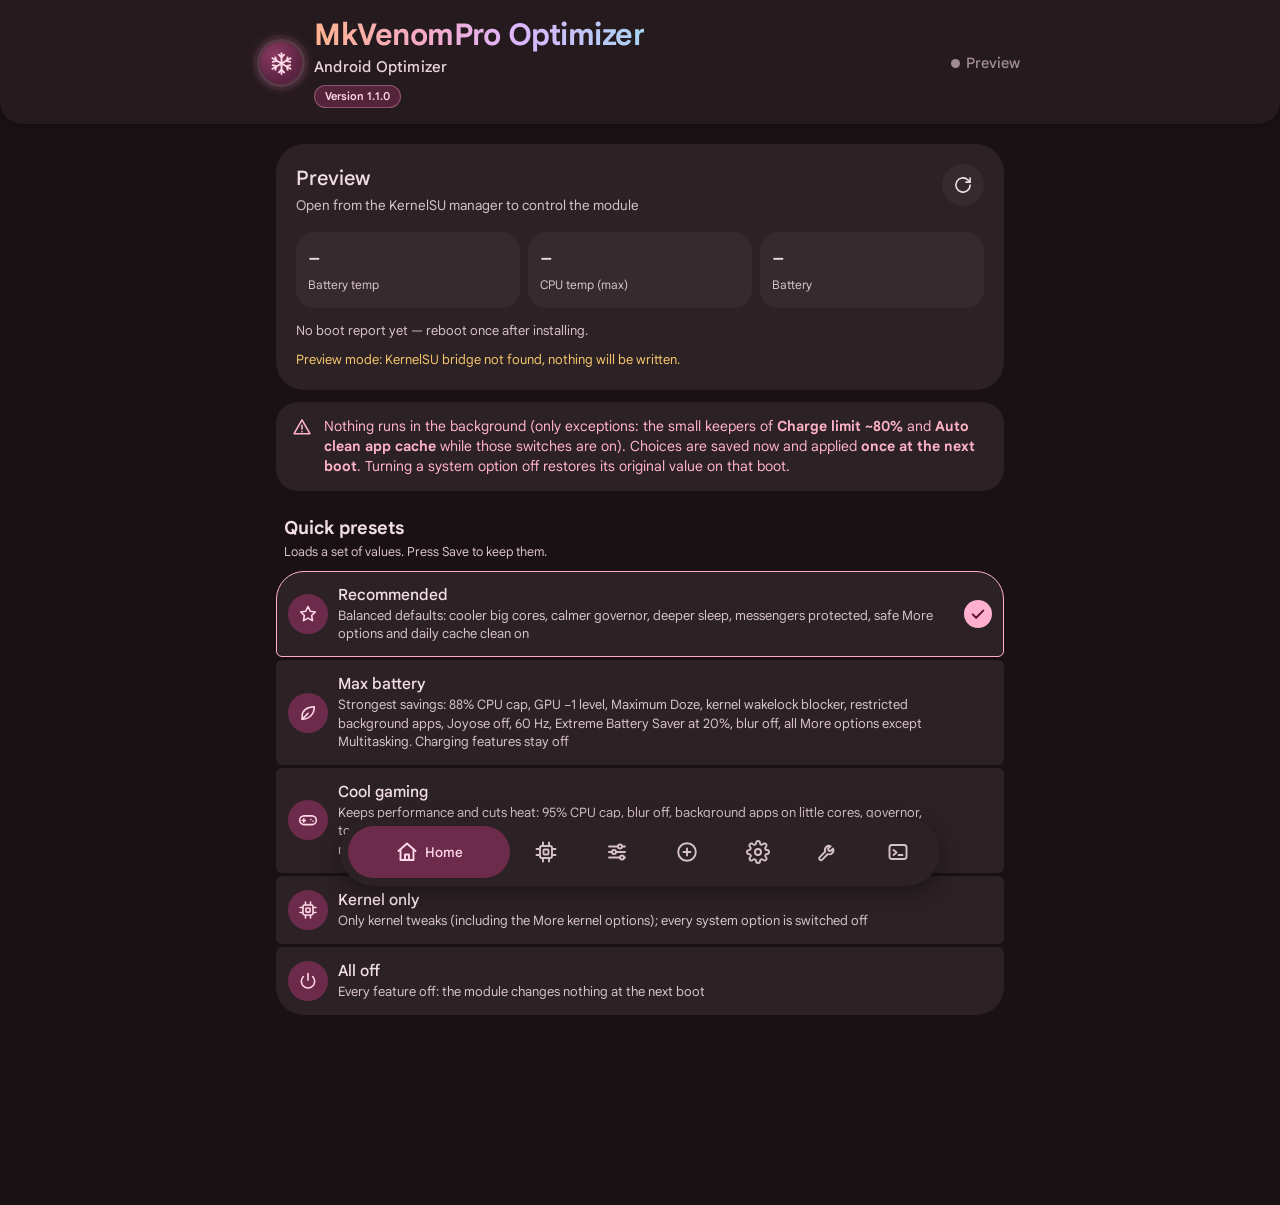
==== app/src/main/assets/web/index.html @ cc0c6dd6 "MkVenomPro Android Optimizer v1.1.0" ====
<!DOCTYPE html>
<html lang="en">
<head>
<meta charset="utf-8">
<meta name="viewport" content="width=device-width, initial-scale=1, viewport-fit=cover">
<title>MkVenomPro Optimizer</title>
<style>
@font-face{font-family:'Google Sans';src:url([data-uri]) format('woff2');font-weight:400 700;font-style:normal;font-display:swap}
:root{
  --bg:#1a1114; --bar:#251a1e; --surf:#2c2125; --surf2:#352a2e; --surf3:#41353a;
  --on:#f1dee4; --on2:#d6c2c9; --dim:#a08d94; --outline:#9e8b92; --line:#4a3b41;
  --pri:#ffb0cf; --onpri:#5c1134; --pricont:#6d2b4b; --onpricont:#ffd9e6;
  --ok:#8fd6a4; --okc:#1e4a2c; --warn:#f3c56b; --warnc:#4f3a10; --bad:#ffb4ab; --badc:#5e1a17;
  --info:#b7c8ff; --infoc:#2a3a6b; --cool:#9ad8e6; --hot:#ffb68f;
  --r-xl:28px; --r-sm:6px;
}
*{box-sizing:border-box;-webkit-tap-highlight-color:transparent}
html{-webkit-text-size-adjust:100%;text-size-adjust:100%}
html,body{margin:0;background:var(--bg);color:var(--on);
  font:16px/1.45 'Google Sans','Google Sans Text',Roboto,system-ui,sans-serif;-webkit-font-smoothing:antialiased}
body{padding-bottom:190px}
button,select,input,textarea{font-family:inherit}
svg{display:block}

/* ---------- top app bar ---------- */
.topbar{position:sticky;top:0;z-index:10;background:var(--bar);padding:calc(18px + env(safe-area-inset-top)) 22px 16px;
  border-bottom-left-radius:22px;border-bottom-right-radius:22px;box-shadow:0 2px 10px rgba(0,0,0,.25)}
.tb{max-width:760px;margin:0 auto;display:flex;align-items:center;gap:12px}
.tb h1{margin:0;display:inline-block;font-size:30px;font-weight:700;letter-spacing:-.5px;line-height:1.15;padding-bottom:2px;color:#f6b79a;background:linear-gradient(90deg,#ffb48f 0%,#f6a9c4 32%,#dcb6ff 62%,#a9d3f2 100%);-webkit-background-clip:text;background-clip:text;-webkit-text-fill-color:transparent}
.tb .by{font-size:15px;font-weight:500;color:#e9d3db;margin-top:2px;letter-spacing:.2px}
.hchips{display:flex;flex-wrap:wrap;gap:5px;margin-top:7px}
.hchip{font-size:11px;font-weight:600;line-height:1;padding:5px 10px;border-radius:999px;color:#ffd9e6;background:rgba(109,43,75,.65);border:1px solid rgba(255,176,207,.35);white-space:nowrap}
.tb .grow{flex:1;min-width:0}
.tb .logo{width:42px;height:42px;border-radius:50%;flex:none;display:grid;place-items:center;background:radial-gradient(circle at 35% 30%,#8a3a62,#5a2340 70%);box-shadow:0 0 0 3px rgba(255,176,207,.10),0 0 0 7px rgba(255,176,207,.05),0 0 16px rgba(255,140,190,.30)}
.tb .logo svg{width:25px;height:25px;fill:none;stroke:#ffd9e6;stroke-width:1.8;stroke-linecap:round;stroke-linejoin:round}
.state{display:flex;align-items:center;gap:6px;font-size:14.5px;font-weight:500;white-space:nowrap}
.state i{width:9px;height:9px;border-radius:50%;background:currentColor;display:inline-block}
.state.ok{color:var(--ok)} .state.warn{color:var(--warn)} .state.idle{color:var(--dim)} .state.bad{color:var(--bad)}

main{max-width:760px;margin:0 auto;padding:6px 16px 0}
.page{display:none} .page.active{display:block;animation:fade .18s ease}
@keyframes fade{from{opacity:.4;transform:translateY(6px)}to{opacity:1;transform:none}}

/* ---------- section headers ---------- */
.sh{font-size:18px;font-weight:700;margin:24px 8px 2px;color:var(--on)}
.ssub{margin:0 8px 10px;font-size:12.5px;color:var(--on2)}

/* ---------- grouped list (Material You) ---------- */
.group{display:flex;flex-direction:column;gap:3px}
.group>*{background:var(--surf);border-radius:var(--r-sm)}
.group>*:first-child{border-top-left-radius:var(--r-xl);border-top-right-radius:var(--r-xl)}
.group>*:last-child{border-bottom-left-radius:var(--r-xl);border-bottom-right-radius:var(--r-xl)}
.group>*:only-child{border-radius:var(--r-xl)}

.item .row{display:flex;align-items:center;gap:10px;padding:14px 12px 14px 12px;min-height:64px}
.ic{width:40px;height:40px;border-radius:50%;background:var(--pricont);color:var(--onpricont);display:grid;place-items:center;flex:none}
.ic svg{width:20px;height:20px}
.txt{flex:1;min-width:0;cursor:pointer}
.ttl{font-size:15.5px;font-weight:500;line-height:1.3}
.desc{font-size:13px;color:var(--on2);margin-top:2px;line-height:1.4}
/* collapsed feature: 2-line summary; the full text appears when the item is opened */
.item[id^="it-"]:not(.open) .desc{display:-webkit-box;-webkit-line-clamp:2;-webkit-box-orient:vertical;overflow:hidden}
.meta{display:flex;flex-wrap:wrap;gap:4px;margin-top:5px}
.tag{font-size:9.5px;font-weight:700;letter-spacing:.3px;padding:1px 6px;border-radius:7px;border:1px solid transparent}
.t-kernel{color:var(--hot);border-color:rgba(255,182,143,.4)}
.t-rom{color:var(--cool);border-color:rgba(154,216,230,.4)}
.t-only{color:#ffd27a;border-color:rgba(255,210,122,.4)}
.t-safe{color:var(--ok);border-color:rgba(143,214,164,.4)}
.t-moderate{color:var(--warn);border-color:rgba(243,197,107,.45)}
.t-exp{color:var(--bad);border-color:rgba(255,180,171,.45)}
.st{font-size:10.5px;font-weight:500;padding:1px 7px;border-radius:7px;background:var(--surf3);color:var(--on2)}
.st.applied{background:var(--okc);color:var(--ok)}
.st.partial{background:var(--warnc);color:var(--warn)}
.st.failed{background:var(--badc);color:var(--bad)}
.st.pending{background:var(--infoc);color:var(--info)}
.chev{background:none;border:0;color:var(--on2);padding:4px 0;cursor:pointer;flex:none}
.chev svg{width:20px;height:20px;transition:transform .18s}
.item.open .chev svg{transform:rotate(90deg)}
.txt{position:relative}
.txt .meta:has(.mini){padding-right:20px}
.chev.mini{position:absolute;right:-2px;bottom:1px;padding:0;display:inline-flex;opacity:.8}
.chev.mini svg{width:18px;height:18px}
.vdiv{width:1px;align-self:stretch;margin:10px 0;background:var(--line);flex:none}
.ctl{flex:none;display:flex;align-items:center}

/* switch with check / cross like Material 3 */
.sw{position:relative;display:inline-block;width:52px;height:32px;flex:none;cursor:pointer}
.sw input{position:absolute;opacity:0;width:0;height:0}
.sw .track{position:absolute;inset:0;border-radius:16px;border:2px solid var(--outline);background:var(--surf2);transition:.18s}
.sw .thumb{position:absolute;top:3px;left:3px;width:22px;height:22px;border-radius:50%;background:var(--outline);display:grid;place-items:center;transition:.18s}
.sw .thumb svg{width:14px;height:14px;fill:none;stroke-width:2.6;stroke-linecap:round;stroke-linejoin:round}
.sw .thumb .on{display:none;stroke:var(--pri)} .sw .thumb .off{stroke:var(--surf2)}
.sw input:checked+.track{background:var(--pri);border-color:var(--pri)}
.sw input:checked+.track .thumb{left:22px;width:24px;height:24px;top:2px;background:var(--onpri)}
.sw input:checked+.track .thumb .on{display:block} .sw input:checked+.track .thumb .off{display:none}
.sw input:disabled+.track{opacity:.4}

/* select pill */
.pill{position:relative}
.pill select{appearance:none;-webkit-appearance:none;background:var(--surf3);color:var(--on);border:0;border-radius:18px;
  padding:9px 30px 9px 14px;font-size:14px;font-weight:500;max-width:150px;text-overflow:ellipsis}
.pill:after{content:"";position:absolute;right:12px;top:50%;width:7px;height:7px;border-right:2px solid var(--on2);
  border-bottom:2px solid var(--on2);transform:translateY(-70%) rotate(45deg);pointer-events:none}

/* expanded area */
.more{padding:0 14px 16px 62px}
.stdet{font-size:12.5px;color:var(--on2);background:var(--surf2);border-radius:12px;padding:8px 12px;margin-bottom:10px;word-break:break-word;white-space:pre-line}
.stdet:empty{display:none}
.sub-row{display:flex;gap:12px;align-items:center;justify-content:space-between;margin-top:10px;flex-wrap:wrap}
.sub-row label{font-size:12.5px;color:var(--on2);flex:1;min-width:150px}
.sub-row.inl{padding:0 14px 14px 62px;margin-top:-4px}
.sub-row label.sw{flex:none;min-width:0}
.num{display:flex;align-items:center;gap:6px}
.num input{width:104px;background:transparent;color:var(--on);border:1.5px solid var(--outline);border-radius:12px;
  padding:9px 10px;font-size:15px;text-align:right}
.num input:focus,textarea:focus,.pill select:focus{outline:2px solid var(--pri);outline-offset:1px}
.num span{font-size:13px;color:var(--on2);min-width:26px}
.sub-row .pill select{max-width:220px}
.selrow{padding:0 14px 14px 62px;margin-top:-4px}
.pill.wide{display:inline-block;max-width:100%}
.pill.wide select{max-width:100%;min-width:170px;padding:9px 34px 9px 14px;font-size:14px}
textarea{width:100%;margin-top:10px;background:transparent;color:var(--on);border:1.5px solid var(--outline);border-radius:14px;
  padding:10px 12px;font:13px/1.45 ui-monospace,monospace;min-height:80px;resize:vertical}
textarea:disabled{opacity:.45}
.hint{font-size:12.5px;color:var(--dim)}
.linkbtn{background:var(--pricont);color:var(--onpricont);border:0;border-radius:18px;padding:8px 14px;font-size:13.5px;font-weight:500;cursor:pointer}
.linkbtn:disabled{opacity:.45}
.xh{font-size:12px;font-weight:700;letter-spacing:.6px;text-transform:uppercase;color:var(--dim);margin:14px 0 6px}
.xlist{margin:0;padding:10px 12px 10px 28px;background:var(--surf2);border-radius:14px;font:12px/1.55 ui-monospace,monospace;color:var(--on2)}
.xlist li{margin:2px 0;word-break:break-word}

/* ---------- home ---------- */
.hero{background:var(--surf);border-radius:var(--r-xl);padding:20px;margin-top:14px}
.dev{font-size:20px;font-weight:500}
.devsub{font-size:13.5px;color:var(--on2);margin-top:3px;word-break:break-word}
.stats{display:grid;grid-template-columns:repeat(3,1fr);gap:8px;margin-top:16px}
.stat{background:var(--surf2);border-radius:18px;padding:12px}
.stat b{display:block;font-size:20px;font-weight:500}
.stat span{font-size:12px;color:var(--on2)}
.summary{display:flex;flex-wrap:wrap;gap:6px;align-items:center;margin-top:14px}
.summary .lbl{font-size:13px;color:var(--on2);margin-right:2px}
.iconbtn{background:var(--surf2);border:0;color:var(--on);width:42px;height:42px;border-radius:50%;display:grid;place-items:center;cursor:pointer;flex:none}
.iconbtn svg{width:20px;height:20px}
.notice{display:flex;gap:12px;margin-top:12px;padding:14px 16px;border-radius:22px;background:var(--surf);color:#ffb3c8;font-size:14px}
.notice svg{width:20px;height:20px;flex:none;margin-top:1px}
.demo{color:var(--warn);font-size:13px;margin-top:10px}
.press{cursor:pointer}
.press:active{filter:brightness(1.15)}
.pchk{width:28px;height:28px;border-radius:50%;flex:none;display:grid;place-items:center;background:var(--pri);visibility:hidden;transform:scale(.6);opacity:0;transition:transform .18s,opacity .18s}
.pchk svg{width:18px;height:18px;fill:none;stroke:var(--onpri);stroke-width:2.6;stroke-linecap:round;stroke-linejoin:round}
.item.sel .pchk{visibility:visible;transform:none;opacity:1}
.item.sel{outline:1.5px solid var(--pri);outline-offset:-1.5px}

/* ---------- action bar + bottom navigation ---------- */
.abar{position:fixed;left:12px;right:12px;bottom:calc(98px + env(safe-area-inset-bottom));z-index:20;max-width:736px;margin:0 auto;
  background:var(--surf3);border-radius:22px;padding:10px 10px 10px 18px;display:flex;align-items:center;gap:8px;
  box-shadow:0 6px 20px rgba(0,0,0,.4)}
.abar[hidden]{display:none}
.dirty{flex:1;font-size:14px;color:var(--warn);min-width:0}
.btn{border:0;border-radius:20px;padding:11px 16px;font-size:14.5px;font-weight:500;cursor:pointer;white-space:nowrap}
.btn.tonal{background:var(--surf2);color:var(--on)}
.btn.fill{background:var(--pri);color:var(--onpri)}
.btn:disabled{opacity:.45}
.nav{position:fixed;left:0;right:0;bottom:0;z-index:19;padding:0 16px calc(14px + env(safe-area-inset-bottom));pointer-events:none}
.navin{pointer-events:auto;max-width:600px;margin:0 auto;background:var(--surf);border-radius:36px;padding:10px;display:flex;
  justify-content:space-between;gap:6px;box-shadow:0 6px 20px rgba(0,0,0,.35)}
.tab{flex:1;border:0;background:none;color:var(--on2);height:56px;border-radius:28px;display:flex;align-items:center;justify-content:center;gap:10px;cursor:pointer;transition:.18s}
.tab svg{width:26px;height:26px}
.tab span{display:none;font-size:16px;font-weight:500}
.tab.active{flex:2.2;background:var(--pricont);color:var(--onpricont)}
.tab.active span{display:inline}


.navin{padding:8px;gap:3px}
.tab{min-width:0;height:52px;border-radius:26px;gap:6px}
.tab svg{width:24px;height:24px;flex:none}
.tab span{font-size:13.5px}
.tab.active{flex:2.7}

/* ---------- snackbar + dialogs ---------- */
.snack{position:fixed;left:50%;bottom:calc(170px + env(safe-area-inset-bottom));transform:translateX(-50%) translateY(16px);opacity:0;
  background:var(--on);color:#2c1d22;padding:12px 18px;border-radius:14px;font-size:14px;transition:.2s;
  max-width:calc(100% - 32px);pointer-events:none;z-index:40}
.snack.show{opacity:1;transform:translateX(-50%) translateY(0)}
.modal{position:fixed;inset:0;background:rgba(0,0,0,.55);display:none;align-items:center;justify-content:center;padding:16px;z-index:30}
.modal.show{display:flex}
.dlg{background:var(--surf2);border-radius:28px;width:100%;max-width:560px;max-height:84vh;display:flex;flex-direction:column}
.dlg h3{margin:0;padding:22px 24px 8px;font-size:22px;font-weight:400}
.dlg .body{padding:4px 24px 12px;overflow:auto;color:var(--on2);font-size:14.5px}
.dlg pre{margin:0;white-space:pre-wrap;word-break:break-word;font:12px/1.5 ui-monospace,monospace;color:var(--on)}
.dlg .acts{display:flex;justify-content:flex-end;gap:8px;padding:10px 18px 18px}
.pk-search{width:100%;background:var(--surf3);color:var(--on);border:0;border-radius:24px;padding:12px 16px;font-size:15px;margin-bottom:8px}
.pk-list{overflow:auto;max-height:52vh;margin:0 -8px}
.pk{display:flex;align-items:center;gap:12px;padding:9px 8px;border-radius:14px;cursor:pointer}
.pk:active{background:var(--surf3)}
.pk img,.pk .ph{width:38px;height:38px;border-radius:12px;flex:none;background:var(--surf3)}
.pk .nm{flex:1;min-width:0}
.pk .nm b{display:block;font-weight:500;font-size:15px;color:var(--on);white-space:nowrap;overflow:hidden;text-overflow:ellipsis}
.pk .nm small{display:block;font-size:12px;color:var(--dim);white-space:nowrap;overflow:hidden;text-overflow:ellipsis}
.pk input{width:20px;height:20px;accent-color:var(--pri);flex:none}
.pk-count{font-size:12.5px;color:var(--on2);margin:4px 4px 8px}
.chev2{flex:none;color:var(--on2);margin-left:4px}
.bk{display:flex;align-items:center;gap:10px;padding:12px;border-radius:18px;background:var(--surf3);margin-bottom:6px}
.bk .nm{flex:1;min-width:0}
.bk .nm b{display:block;font-weight:500;color:var(--on);font-size:15px}
.bk .nm small{display:block;font-size:12px;color:var(--dim);word-break:break-all}
.bk .btn{padding:8px 12px;font-size:13px}
.abanner{display:block;width:calc(100% + 40px);max-width:none;margin:-18px -20px 16px;aspect-ratio:5/2;object-fit:cover}
.about{overflow:hidden}
.about{padding:18px 20px}
.about b{font-size:17px;font-weight:500}
.about p{margin:4px 0 0;font-size:13.5px;color:var(--on2)}
.ccard{background:var(--surf);border-radius:var(--r-xl);padding:18px 18px 14px}
.ccard .cbig{font-size:30px;font-weight:700;line-height:1.1;color:var(--on)}
.ccard .clbl{font-size:13px;color:var(--on2);margin-top:2px}
.ccard table{width:100%;border-collapse:collapse;margin-top:12px;font-size:13.5px}
.ccard td{padding:7px 0;border-top:1px solid var(--line);color:var(--on2)}
.ccard td+td{text-align:right;color:var(--on);font-weight:500}
.ccard .btn{margin-top:12px;width:100%}
</style>
</head>
<body>

<header class="topbar"><div class="tb">
  <div class="logo" aria-hidden="true"><svg viewBox="0 0 24 24"><path d="M12 2v20M3.3 7l17.4 10M20.7 7L3.3 17"/><path d="M9.5 3.5L12 6l2.5-2.5M9.5 20.5L12 18l2.5 2.5"/><path d="M3.6 10.4l3.4-.9-.9-3.4M20.4 13.6l-3.4.9.9 3.4"/><path d="M6.1 17.9l.9-3.4-3.4-.9M17.9 6.1l-.9 3.4 3.4.9"/></svg></div>
  <div class="grow">
    <h1>MkVenomPro Optimizer</h1>
    <div class="by">Android Optimizer</div>
    <div class="hchips"><span class="hchip" data-verlong>Version 1.1.0</span></div>
  </div>
  <div class="state idle" id="mstate"><i></i><span>Loading</span></div>
</div>
</header>

<main>
  <!-- ======================= HOME ======================= -->
  <section class="page active" id="page-home">
    <div class="hero">
      <div style="display:flex;gap:10px;align-items:flex-start">
        <div style="flex:1;min-width:0">
          <div class="dev" id="dev">Loading device&hellip;</div>
          <div class="devsub" id="devsub"></div>
        </div>
        <button class="iconbtn" id="refresh" aria-label="Refresh readings"><svg viewBox="0 0 24 24" fill="none" stroke="currentColor" stroke-width="1.9" stroke-linecap="round" stroke-linejoin="round"><path d="M20.5 12a8.5 8.5 0 1 1-2.8-6.3l2.8 2.8"/><path d="M20.5 3.5v5h-5"/></svg></button>
      </div>
      <div class="stats">
        <div class="stat"><b id="btemp">&ndash;</b><span>Battery temp</span></div>
        <div class="stat"><b id="ctemp">&ndash;</b><span>CPU temp (max)</span></div>
        <div class="stat"><b id="bcap">&ndash;</b><span id="bstat">Battery</span></div>
      </div>
      <div class="summary" id="summary"></div>
      <div class="demo" id="demo" hidden>Preview mode: KernelSU bridge not found, nothing will be written.</div>
    </div>

    <div class="notice"><svg viewBox="0 0 24 24" fill="none" stroke="currentColor" stroke-width="1.9" stroke-linecap="round" stroke-linejoin="round"><path d="M12 3.5l9.5 16.5h-19z"/><path d="M12 10v4.5M12 17.5v.3"/></svg>
      <div>Nothing runs in the background (only exceptions: the small keepers of <b>Charge limit ~80%</b> and <b>Auto clean app cache</b> while those switches are on). Choices are saved now and applied <b>once at the next boot</b>. Turning a system option off restores its original value on that boot.</div>
    </div>

    <h2 class="sh">Quick presets</h2>
    <p class="ssub">Loads a set of values. Press Save to keep them.</p>
    <div class="group" id="presets"></div>
  </section>

  <!-- ======================= KERNEL ======================= -->
  <section class="page" id="page-kernel"><div id="sec-kernel"></div></section>

  <!-- ======================= SYSTEM ======================= -->
  <section class="page" id="page-system"><div id="sec-system"></div></section>

  <!-- ======================= MORE ======================= -->
  <section class="page" id="page-more">
    <div id="sec-more"></div>

    <h2 class="sh">App cache</h2>
    <p class="ssub">Result of the last clean (automatic or manual). Uses Android&rsquo;s own cache trimming: app data, logins and files are never touched.</p>
    <div class="ccard">
      <div class="cbig" id="cc-size">&ndash;</div><div class="clbl">last cleared</div>
      <table>
        <tr><td>From</td><td id="cc-apps">&ndash;</td></tr>
        <tr><td>Time</td><td id="cc-time">&ndash;</td></tr>
        <tr><td>Next auto clean</td><td id="cc-next">&ndash;</td></tr>
      </table>
      <button class="btn fill" id="cc-run">Clean app cache now</button>
    </div>

    <h2 class="sh">One-shot actions</h2>
    <p class="ssub">Run immediately once &mdash; nothing is saved, scheduled or kept running.</p>
    <div class="group">
      <div class="item"><div class="row"><div class="ic"><svg viewBox="0 0 24 24" fill="none" stroke="currentColor" stroke-width="1.9" stroke-linecap="round" stroke-linejoin="round"><rect x="3" y="7" width="18" height="10" rx="1.5"/><path d="M7 10.5v3M11 10.5v3M15 10.5v3M7 7V4.5M12 7V4.5M17 7V4.5M7 17v2.5M17 17v2.5"/></svg></div>
        <div class="txt"><div class="ttl">Clean RAM now</div><div class="desc">Stops background apps when the phone feels slow. Not a battery saver: apps restarted later cost more power than cached ones. Safe: cached processes only. Aggressive: also force-stops other user apps (protected apps, the app on screen, keyboard, launcher, dialer and SMS app are never touched). Extreme: everything except system, telephony/IMS, connectivity and push components.</div></div>
        <div class="ctl"><div class="pill"><select id="rc-mode"><option value="safe">Safe</option><option value="aggressive">Aggressive</option><option value="extreme">Extreme</option></select></div></div></div>
        <div class="selrow"><button class="btn fill" id="rc-run">Clean now</button></div>
      </div>
      <div class="item press" id="t-junk"><div class="row"><div class="ic"><svg viewBox="0 0 24 24" fill="none" stroke="currentColor" stroke-width="1.9" stroke-linecap="round" stroke-linejoin="round"><path d="M3.5 6.5h17M9 6.5V4h6v2.5M6 6.5l1 14h10l1-14M10 10.5v6M14 10.5v6"/></svg></div><div class="txt"><div class="ttl">Clean junk files now</div><div class="desc">Deletes crash dumps, ANR traces, tombstones, dropbox entries, WLAN and thermal logs, stale package cache and thumbnails, clears the log buffers and runs fstrim on /data and /cache</div></div><span class="chev"><svg viewBox="0 0 24 24" fill="none" stroke="currentColor" stroke-width="1.9" stroke-linecap="round" stroke-linejoin="round"><path d="M9.5 6l6 6-6 6"/></svg></span></div></div>
    </div>
  </section>

  <!-- ======================= TOOLS ======================= -->
  <section class="page" id="page-tools">
    <h2 class="sh">Configuration</h2>
    <p class="ssub">Backups are saved to Download/MkVenomPro and include your charger calibration.</p>
    <div class="group">
      <div class="item press" id="t-backup"><div class="row"><div class="ic"><svg viewBox="0 0 24 24" fill="none" stroke="currentColor" stroke-width="1.9" stroke-linecap="round" stroke-linejoin="round"><path d="M12 15V3.5M7 8.5l5-5 5 5"/><path d="M4 15v3.5A2.5 2.5 0 0 0 6.5 21h11a2.5 2.5 0 0 0 2.5-2.5V15"/></svg></div><div class="txt"><div class="ttl">Backup settings</div><div class="desc">Save the current options to a file you can keep or share</div></div><span class="chev"><svg viewBox="0 0 24 24" fill="none" stroke="currentColor" stroke-width="1.9" stroke-linecap="round" stroke-linejoin="round"><path d="M9.5 6l6 6-6 6"/></svg></span></div></div>
      <div class="item press" id="t-restore"><div class="row"><div class="ic"><svg viewBox="0 0 24 24" fill="none" stroke="currentColor" stroke-width="1.9" stroke-linecap="round" stroke-linejoin="round"><path d="M12 3.5V15M7 10l5 5 5-5"/><path d="M4 15v3.5A2.5 2.5 0 0 0 6.5 21h11a2.5 2.5 0 0 0 2.5-2.5V15"/></svg></div><div class="txt"><div class="ttl">Restore settings</div><div class="desc">Load a backup, review it, then press Save</div></div><span class="chev"><svg viewBox="0 0 24 24" fill="none" stroke="currentColor" stroke-width="1.9" stroke-linecap="round" stroke-linejoin="round"><path d="M9.5 6l6 6-6 6"/></svg></span></div></div>
      <div class="item press" id="t-import"><div class="row"><div class="ic"><svg viewBox="0 0 24 24" fill="none" stroke="currentColor" stroke-width="1.9" stroke-linecap="round" stroke-linejoin="round"><path d="M14 3H7.5A2.5 2.5 0 0 0 5 5.5v13A2.5 2.5 0 0 0 7.5 21h9a2.5 2.5 0 0 0 2.5-2.5V8z"/><path d="M14 3v5h5M12 17v-6M9.5 13.5L12 11l2.5 2.5"/></svg></div><div class="txt"><div class="ttl">Import backup</div><div class="desc">Pick a backup file from anywhere, or paste its text</div></div></div></div>
      <div class="item press" id="t-defaults"><div class="row"><div class="ic"><svg viewBox="0 0 24 24" fill="none" stroke="currentColor" stroke-width="1.9" stroke-linecap="round" stroke-linejoin="round"><path d="M3.5 12a8.5 8.5 0 1 0 2.8-6.3L3.5 8.5"/><path d="M3.5 3.5v5h5"/></svg></div><div class="txt"><div class="ttl">Reset to recommended</div><div class="desc">Load default values (your app lists are kept)</div></div><span class="chev"><svg viewBox="0 0 24 24" fill="none" stroke="currentColor" stroke-width="1.9" stroke-linecap="round" stroke-linejoin="round"><path d="M9.5 6l6 6-6 6"/></svg></span></div></div>
    </div>

    <h2 class="sh">Maintenance</h2>
    <div class="group">
      <div class="item press" id="t-log"><div class="row"><div class="ic"><svg viewBox="0 0 24 24" fill="none" stroke="currentColor" stroke-width="1.9" stroke-linecap="round" stroke-linejoin="round"><path d="M14 3H6.5A2.5 2.5 0 0 0 4 5.5v13A2.5 2.5 0 0 0 6.5 21h11a2.5 2.5 0 0 0 2.5-2.5V9z"/><path d="M14 3v6h6M8 13h8M8 17h5"/></svg></div><div class="txt"><div class="ttl">View boot log</div><div class="desc">What was applied, skipped or rejected on the last boot</div></div><span class="chev"><svg viewBox="0 0 24 24" fill="none" stroke="currentColor" stroke-width="1.9" stroke-linecap="round" stroke-linejoin="round"><path d="M9.5 6l6 6-6 6"/></svg></span></div></div>
      <div class="item press" id="t-revert"><div class="row"><div class="ic"><svg viewBox="0 0 24 24" fill="none" stroke="currentColor" stroke-width="1.9" stroke-linecap="round" stroke-linejoin="round"><path d="M9 14L4 9l5-5"/><path d="M4 9h11a5 5 0 0 1 0 10h-3"/></svg></div><div class="txt"><div class="ttl">Revert system changes now</div><div class="desc">Restore settings and re-enable apps immediately, then switch ROM options off</div></div><span class="chev"><svg viewBox="0 0 24 24" fill="none" stroke="currentColor" stroke-width="1.9" stroke-linecap="round" stroke-linejoin="round"><path d="M9.5 6l6 6-6 6"/></svg></span></div></div>
      <div class="item press" id="t-reboot"><div class="row"><div class="ic"><svg viewBox="0 0 24 24" fill="none" stroke="currentColor" stroke-width="1.9" stroke-linecap="round" stroke-linejoin="round"><path d="M12 3v8"/><path d="M6.4 6.6a8 8 0 1 0 11.2 0"/></svg></div><div class="txt"><div class="ttl">Reboot</div><div class="desc">Apply the saved options now</div></div><span class="chev"><svg viewBox="0 0 24 24" fill="none" stroke="currentColor" stroke-width="1.9" stroke-linecap="round" stroke-linejoin="round"><path d="M9.5 6l6 6-6 6"/></svg></span></div></div>
    </div>

    <h2 class="sh">About</h2>
    <div class="group">
      <div class="about"><img class="abanner" src="banner.jpg" alt="MkVenomPro Optimizer banner" onerror="this.remove()"><b>MkVenomPro Optimizer <span data-ver>v1.6</span></b>
        <p>Heat &amp; battery tuning, device tools, ADB &amp; Fastboot in one app.</p>
        <p>Heat &amp; battery fix for Android. Kernel features support Qualcomm and MediaTek kernels; features a phone does not support are skipped and shown as Unsupported. Tuned and tested on HyperOS. One-shot at boot, no background service (except the opt-in charge-limit and app-cache keepers). Every feature has its own switch and shows exactly what it changes.</p>
        <p style="color:var(--dim)">Font: Google Sans (SIL Open Font License)</p>
      </div>
    </div>
    </section>
</main>

<div class="abar" id="abar" hidden>
  <div class="dirty" id="dirty">Unsaved changes</div>
  <button class="btn tonal" id="save">Save</button>
  <button class="btn fill" id="savereboot">Save &amp; reboot</button>
</div>

<nav class="nav"><div class="navin">
  <button class="tab active" data-page="home"><svg viewBox="0 0 24 24" fill="none" stroke="currentColor" stroke-width="1.9" stroke-linecap="round" stroke-linejoin="round"><path d="M3.5 11L12 3.5l8.5 7.5"/><path d="M5.5 9.5V20h13V9.5"/><path d="M10 20v-5.5h4V20"/></svg><span>Home</span></button>
  <button class="tab" data-page="kernel"><svg viewBox="0 0 24 24" fill="none" stroke="currentColor" stroke-width="1.9" stroke-linecap="round" stroke-linejoin="round"><rect x="6" y="6" width="12" height="12" rx="2"/><rect x="9.5" y="9.5" width="5" height="5" rx="1"/><path d="M9 2.5v3M15 2.5v3M9 18.5v3M15 18.5v3M2.5 9h3M2.5 15h3M18.5 9h3M18.5 15h3"/></svg><span>Kernel</span></button>
  <button class="tab" data-page="system"><svg viewBox="0 0 24 24" fill="none" stroke="currentColor" stroke-width="1.9" stroke-linecap="round" stroke-linejoin="round"><path d="M4 6.5h9M17 6.5h3M4 12h3M11 12h9M4 17.5h11M19 17.5h1"/><circle cx="15" cy="6.5" r="2"/><circle cx="9" cy="12" r="2"/><circle cx="17" cy="17.5" r="2"/></svg><span>System</span></button>
  <button class="tab" data-page="more"><svg viewBox="0 0 24 24" fill="none" stroke="currentColor" stroke-width="1.9" stroke-linecap="round" stroke-linejoin="round"><circle cx="12" cy="12" r="8.8"/><path d="M12 8.5v7M8.5 12h7"/></svg><span>More</span></button>
  <button class="tab" data-page="tools"><svg viewBox="0 0 24 24" fill="none" stroke="currentColor" stroke-width="1.9" stroke-linecap="round" stroke-linejoin="round"><circle cx="12" cy="12" r="3"/><path d="M19.4 15a1.7 1.7 0 0 0 .3 1.8l.1.1a2 2 0 1 1-2.8 2.8l-.1-.1a1.7 1.7 0 0 0-1.8-.3 1.7 1.7 0 0 0-1 1.5V21a2 2 0 0 1-4 0v-.1a1.7 1.7 0 0 0-1.1-1.5 1.7 1.7 0 0 0-1.8.3l-.1.1a2 2 0 1 1-2.8-2.8l.1-.1a1.7 1.7 0 0 0 .3-1.8 1.7 1.7 0 0 0-1.5-1H3a2 2 0 0 1 0-4h.1a1.7 1.7 0 0 0 1.5-1.1 1.7 1.7 0 0 0-.3-1.8l-.1-.1a2 2 0 1 1 2.8-2.8l.1.1a1.7 1.7 0 0 0 1.8.3H9a1.7 1.7 0 0 0 1-1.5V3a2 2 0 0 1 4 0v.1a1.7 1.7 0 0 0 1 1.5 1.7 1.7 0 0 0 1.8-.3l.1-.1a2 2 0 1 1 2.8 2.8l-.1.1a1.7 1.7 0 0 0-.3 1.8V9a1.7 1.7 0 0 0 1.5 1H21a2 2 0 0 1 0 4h-.1a1.7 1.7 0 0 0-1.5 1z"/></svg><span>Config</span></button>
  <button class="tab" data-href="tools.html"><svg viewBox="0 0 24 24" fill="none" stroke="currentColor" stroke-width="1.9" stroke-linecap="round" stroke-linejoin="round"><path d="M14.7 6.3a4 4 0 0 0-5.4 5.2L3.5 17.3a1.8 1.8 0 0 0 2.5 2.5l5.8-5.8a4 4 0 0 0 5.2-5.4l-2.4 2.4-2.1-.5-.5-2.1z"/></svg><span>Device</span></button>
  <button class="tab" data-href="adb.html"><svg viewBox="0 0 24 24" fill="none" stroke="currentColor" stroke-width="1.9" stroke-linecap="round" stroke-linejoin="round"><rect x="3.5" y="5" width="17" height="14" rx="2.5"/><path d="M7.5 10l3 2.5-3 2.5M12.5 15h4"/></svg><span>ADB</span></button>
</div></nav>

<div class="snack" id="snack"></div>

<div class="modal" id="modal"><div class="dlg">
  <h3 id="m-title"></h3>
  <div class="body" id="m-body"></div>
  <div class="acts" id="m-acts"></div>
</div></div>

<div class="modal" id="picker"><div class="dlg">
  <h3 id="pk-title">Choose apps</h3>
  <div class="body">
    <input class="pk-search" id="pk-search" placeholder="Search apps or package names" autocomplete="off">
    <div class="pk-count" id="pk-count"></div>
    <div class="pk-list" id="pk-list"></div>
  </div>
  <div class="acts">
    <button class="btn tonal" id="pk-cancel">Cancel</button>
    <button class="btn fill" id="pk-done">Done</button>
  </div>
</div></div>

<script>

(function () {
  'use strict';

  var MODID = 'mkvp_thermal';
  var DATA = '/data/adb/mkvp_thermal';
  var CFG_VER = '3';
  var ENV = 'export PATH=/system/bin:/system/xbin:/vendor/bin:/data/adb/ksu/bin:/data/adb/ap/bin:/data/adb/magisk:$PATH; ';
  var HAS_KSU = (typeof window.ksu !== 'undefined' && window.ksu && typeof window.ksu.exec === 'function');

  /* ------------------------------------------------------------ constants */
  var DOZE_AGGRESSIVE = 'light_after_inactive_to=15000,light_pre_idle_to=30000,light_idle_to=900000,light_max_idle_to=1800000,inactive_to=60000,sensing_to=0,locating_to=0,motion_inactive_to=0,idle_after_inactive_to=0,idle_pending_to=60000,quick_doze_delay_to=15000,idle_to=3600000,max_idle_to=21600000';
  var SAVER_DEFAULT = 'advertise_is_enabled=true,enable_datasaver=false,disable_launch_boost=true,disable_vibration=true,disable_animation=false,soundtrigger_mode=1,defer_full_backup=true,defer_keyvalue_backup=true,enable_firewall=true,location_mode=3,enable_brightness_adjustment=false,force_all_apps_standby=true,force_background_check=true,disable_optional_sensors=true,disable_aod=true,enable_quick_doze=true,enable_night_mode=true';

  var SECTIONS = [
    { id: 'heat', title: 'Heat control', color: 'var(--hot)',
      sub: 'Keeps big cores, GPU and charging away from their hottest operating points' },
    { id: 'kdrain', title: 'Battery drain — kernel', color: '#ffb36b',
      sub: 'Lets the SoC and storage sleep deeper and wake less often' },
    { id: 'protect', title: 'Protected & blocked apps', color: '#c79bff',
      sub: 'Keep important apps alive, or stop picked apps from running in the background' },
    { id: 'rdrain', title: 'Battery drain — system', color: 'var(--cool)',
      sub: 'Standby drain from apps, Google services and ROM services' },
    { id: 'saver', title: 'Long battery', color: '#8be08b',
      sub: 'Stronger Battery Saver and display-side savings' },
    { id: 'adv', title: 'Advanced', color: 'var(--muted)', sub: 'Timing of the one-shot apply' },
    { id: 'xk', title: 'Extra kernel tuning', color: '#ffb36b',
      sub: 'Safe ones ON by default; applied once per boot, stock again after reboot when off' },
    { id: 'xram', title: 'RAM management', color: '#c79bff',
      sub: 'VM, zram and low-memory-killer tuning' },
    { id: 'xgoogle', title: 'Google services & telemetry', color: 'var(--cool)',
      sub: 'Safe-list GMS freeze and extra telemetry switches' },
    { id: 'xlog', title: 'Logging & diagnostics', color: '#8be08b',
      sub: 'Deeper log and vendor-diagnostics cleanup' },
    { id: 'xpower', title: 'Extra power saving', color: '#8be08b',
      sub: 'Kernel power-saving switches and lighter background memory work' },
    { id: 'xstore', title: 'Storage', color: 'var(--cool)',
      sub: 'Automatic app-cache cleaning' }
  ];

  /*
   * type: toggle | value (presets + custom number) | level (fixed choices)
   * fields: extra numeric inputs shown while the feature is on
   * text: textarea; showWhen = value of the feature that reveals it
   * apps: textarea gets an app picker
   * only: extra tag for features that exist on one brand only
   */
  var F = [
    // ---- heat
    { k: 'cpu_cap', s: 'heat', src: 'kernel', risk: 'safe', type: 'value', def: '95', unit: '%', min: 40, max: 99,
      t: 'Big-core frequency cap',
      d: 'Caps every CPU cluster except the efficiency (little) cluster to a % of its max clock, below the range where heat rises steeply. The nearest supported frequency is used and the little cores are untouched. On MediaTek the PPM user limit is set as well. The ROM’s thermal service can still lower clocks further when hot. With “Lock the cap” the limit file is made read-only after writing, so ROM boosters (perf HAL, game boost) cannot raise it again until reboot; the live check below shows whether the cap is still in place.',
      o: [['0', 'Off'], ['95', 'Light — 95%'], ['88', 'Balanced — 88%'], ['80', 'Strong — 80%']],
      fields: [{ k: 'cpu_cap_lock', label: 'Lock the cap so the ROM cannot raise it', def: '1', bool: true, inline: true }] },
    { k: 'prime_park', s: 'heat', src: 'kernel', risk: 'exp', type: 'toggle', def: '0',
      t: 'Park prime core',
      d: 'Sets core_ctl min_cpus and max_cpus to 0 on the fastest cluster so its cores stay parked (not taken offline). Big heat and power saving, but games and heavy apps lose peak speed. On SoCs with only two clusters this parks the whole big cluster. Needs Qualcomm core_ctl; boosts from the ROM’s performance service may unpark it.' },
    { k: 'gpu_cap', s: 'heat', src: 'kernel', risk: 'moderate', type: 'value', def: '0', unit: 'lvl', min: 1, max: 4,
      t: 'GPU peak level cap',
      d: 'Removes the highest GPU power level(s) so the GPU cannot reach its hottest clocks. On Qualcomm it tries kgsl max_pwrlevel, then devfreq max_freq, then max_gpuclk; on MediaTek and other Mali GPUs it lowers the GPU devfreq max_freq. Never removes more than half of the levels; GPU thermal throttling stays on. MediaTek kernels that only expose GED (no GPU devfreq) show Unsupported.',
      o: [['0', 'Off'], ['1', '−1 level'], ['2', '−2 levels'], ['3', '−3 levels']] },
    { k: 'gpu_idle', s: 'heat', src: 'kernel', risk: 'safe', type: 'toggle', def: '1',
      t: 'GPU power collapse',
      d: 'Lets the GPU sleep between frames: clears force_clk_on, force_bus_on, force_rail_on and force_no_nap, enables bus split and uses a shorter idle timer (Adreno). On MediaTek and other Mali GPUs it sets the power policy to coarse_demand, so the GPU powers down when idle instead of staying always on. GPU thermal throttling is kept on.',
      fields: [{ k: 'gpu_idle_timer', label: 'GPU idle timer', def: '64', min: 20, max: 200, unit: 'ms', zero: true }] },
    { k: 'walt_tune', s: 'heat', src: 'kernel', risk: 'safe', type: 'toggle', def: '1',
      t: 'Calmer CPU governor',
      d: 'Turns off predictive-load (pl) and RTG frequency boosts and slows the up-ramp a little, so clocks spike less often. Uses the WALT governor of Qualcomm kernels, or schedutil / MediaTek sugov_ext where the same tunables exist; tunables your kernel does not have are skipped.',
      fields: [{ k: 'walt_hispeed_load', label: 'hispeed_load', def: '95', min: 50, max: 100, unit: '%', zero: true },
               { k: 'walt_up_rate', label: 'up_rate_limit', def: '1000', min: 100, max: 20000, unit: 'µs', zero: true },
               { k: 'walt_sched_boost_off', label: 'Also force sched_boost = 0 and conservative PL (WALT)', def: '1', bool: true }] },
    { k: 'input_boost_off', s: 'heat', src: 'kernel', risk: 'moderate', type: 'toggle', def: '0',
      t: 'Disable kernel touch boost',
      d: 'Stops the kernel from raising CPU clocks on every touch (WALT input_boost or the cpu_boost module on Qualcomm, perfmgr touch boost on MediaTek). Saves power while scrolling; the UI may feel slightly less snappy. Boosts from the ROM’s own performance service are not affected.' },
    { k: 'bg_cpuset', s: 'heat', src: 'kernel', risk: 'safe', type: 'toggle', def: '1',
      t: 'Background apps on little cores',
      d: 'Moves the background, system-background and restricted CPU groups to the efficiency (little) cluster and caps background and restricted tasks with uclamp.max. Apps you are using are not affected.',
      fields: [{ k: 'bg_uclamp', label: 'Background uclamp.max', def: '30', min: 10, max: 99, unit: '%', zero: true }] },
    { k: 'blur_off', s: 'heat', src: 'rom', risk: 'moderate', type: 'toggle', def: '0',
      t: 'Disable UI blur',
      d: 'Turns off Android window blur on every ROM, plus the HyperOS/MIUI blur effects (control center, recents, folders) through runtime props on Xiaomi ROMs. Blur is drawn by the GPU on every frame and adds heat.' },
    { k: 'charge_cool', s: 'heat', src: 'kernel', risk: 'exp', type: 'value', def: '0', unit: 'mA', min: 500, max: 12000,
      t: 'Cooler charging (current limit)',
      d: 'Limits charging current with the charger thermal level (battery/charge_control_limit), the same control the ROM’s thermal service uses. Pick a level directly, or enter mA: it is mapped with your Calibrate results, else the device-tree table, else a rough estimate. Current per level differs on every phone, so run Calibrate once. When the phone is hot the thermal service may still choose a stricter level; the status shows if your kernel ignores it.',
      fields: [{ k: 'charge_cool_level', label: 'Charger level (overrides the mA value)', def: '0', levelsel: true }],
      o: [['0', 'Off'], ['5000', '5000 mA'], ['3000', '3000 mA'], ['2000', '2000 mA'], ['1500', '1500 mA']] },
    { k: 'charge_limit', s: 'heat', src: 'kernel', risk: 'moderate', type: 'toggle', def: '0', only: 'XIAOMI',
      t: 'Charge limit ~80% (night charging)',
      d: 'Sets the Xiaomi night_charging flag so charging stops around 80% (current drops to 0, the status may still say Charging). Less heat at the end of a charge and slower battery wear. The charger driver clears this flag on every unplug, so while this is ON a tiny keeper script sets it again whenever a charger is connected (checks every 15 s, no wakelock, sleeps with the phone). This keeper (and the daily cache clean keeper) are the only parts of MkVenomPro Optimizer that keep running; turn them off and nothing runs after the next boot. Xiaomi kernels only.' },

    // ---- kernel drain
    { k: 'cpu_idle', s: 'kdrain', src: 'kernel', risk: 'safe', type: 'toggle', def: '1',
      t: 'Ensure deep CPU sleep',
      d: 'Makes sure Qualcomm LPM sleep (qcom_lpm / lpm_levels) is allowed and re-enables any CPU idle state that was disabled (generic cpuidle, so MediaTek is covered too). It only turns sleep states back on, never off.' },
    { k: 'ufs_pm', s: 'kdrain', src: 'kernel', risk: 'safe', type: 'toggle', def: '1',
      t: 'UFS storage power saving',
      d: 'Enables UFS clock gating, clock scaling and hibern8-on-idle where the storage driver exposes them (Qualcomm ufshc and MediaTek ufshci), so storage sleeps between requests. Phones without UFS are skipped.' },
    { k: 'vm_tune', s: 'kdrain', src: 'kernel', risk: 'safe', type: 'toggle', def: '1',
      t: 'Fewer memory writeback wakeups',
      d: 'Writes cached data to storage less often (longer writeback / expire interval), adjusts the dirty-memory ratios and updates vmstat less often, so CPU and storage wake up less in standby. Set a value to 0 to keep stock.',
      fields: [{ k: 'vm_writeback', label: 'Writeback / expire interval', def: '3000', min: 500, max: 6000, unit: 'cs', zero: true },
               { k: 'vm_stat_interval', label: 'vmstat interval', def: '10', min: 1, max: 60, unit: 's', zero: true },
               { k: 'vm_dirty_bg', label: 'dirty_background_ratio', def: '10', min: 1, max: 50, unit: '%', zero: true },
               { k: 'vm_dirty', label: 'dirty_ratio', def: '30', min: 1, max: 80, unit: '%', zero: true }] },
    { k: 'io_tune', s: 'kdrain', src: 'kernel', risk: 'safe', type: 'toggle', def: '1',
      t: 'Lighter I/O accounting',
      d: 'Turns off per-request I/O statistics (iostats) and entropy sampling (add_random) on storage block devices: less CPU work per read and write. Disk statistics in monitoring apps become empty.' },
    { k: 'debug_off', s: 'kdrain', src: 'kernel', risk: 'safe', type: 'toggle', def: '1',
      t: 'Silence kernel debug',
      d: 'Quiets kernel console logging, stops ftrace, turns off schedstats, the NMI watchdog and subsystem ramdumps, limits perf sampling time and clears driver debug_mask flags. Runtime only.' },
    { k: 'debug_props', s: 'kdrain', src: 'rom', risk: 'safe', type: 'toggle', def: '1',
      t: 'Disable debug & trace props',
      d: 'Switches debug, logging and tracing props off at runtime: vendor offline logs, IMS/QMI debug logs, ramdumps, traced (Perfetto), atrace, StrictMode, malloc / video / GPU debug. Nothing is saved; props your ROM does not use have no effect.' },
    { k: 'wakelock_block', s: 'kdrain', src: 'kernel', risk: 'exp', type: 'toggle', def: '0',
      t: 'Kernel wakelock blocker',
      d: 'Blocks the listed kernel wakelocks so they cannot keep the phone awake. Needs a kernel with the Boeffla wakelock blocker, otherwise it shows Unsupported. Default list: Wi-Fi scan wakelocks (wlan_pno_wl, wlan_extscan_wl) and wcnss_filter_lock. Wakelocks on the notification path (modem/Wi-Fi RX, IPA, wake-on-WLAN, netmgr, NETLINK, QMI, RIL/IMS, alarms, FCM, Bluetooth, data/SMS/calls) are always skipped, even if you add them.',
      text: { k: 'wl_list', label: 'Wakelocks to block (separated by ;)', filter: /[^A-Za-z0-9._;:@-]/g } },

    // ---- protected apps
    { k: 'protect_apps', s: 'protect', src: 'rom', risk: 'safe', type: 'toggle', def: '1',
      t: 'Keep important apps alive',
      d: 'Each listed app is added to the Doze battery-optimization whitelist, gets background-run and wakelock permission, autostart permission on Xiaomi ROMs, and the Active standby bucket, so messages still arrive in idle and deep sleep. These apps, plus the default dialer, SMS app, keyboard and launcher, are always skipped by “Restrict other user apps”. If your ROM has its own per-app battery setting, set these apps to “No restrictions” there too.',
      text: { k: 'protect_pkgs', label: 'Protected packages (comma separated)', filter: /[^A-Za-z0-9._,]/g, apps: true } },
    { k: 'app_bucket', s: 'protect', src: 'rom', risk: 'moderate', type: 'level', def: '0',
      t: 'Restrict other user apps',
      d: 'At boot, moves every installed app that is not protected and not currently active into the Rare or Restricted App Standby bucket: fewer background jobs, alarms and network access. Opening an app moves it back up. Turning this off returns those apps to Active.',
      o: [['0', 'Off'], ['1', 'Rare'], ['2', 'Restricted']] },
    { k: 'bg_block', s: 'protect', src: 'rom', risk: 'moderate', type: 'toggle', def: '1',
      t: 'Block background apps',
      d: 'The opposite of protected apps: every app you pick gets no background activity. Android\u2019s \u201cRestricted\u201d battery mode (no background run), wakelocks ignored, removed from the battery-optimization whitelist, autostart off on Xiaomi ROMs, Restricted standby bucket, and the app is force-stopped at boot so it has no alarms, jobs or broadcasts until you open it. While open it works normally; once you leave it, it cannot run in the background, so its notifications may not arrive. Protected apps, the default dialer, SMS app, keyboard, launcher, enabled accessibility services, notification listeners, the always-on VPN app and core system/root apps are always skipped. Nothing happens while the list is empty; removing an app from the list gives its previous settings back.',
      text: { k: 'bg_block_pkgs', label: 'Blocked packages (comma separated)', filter: /[^A-Za-z0-9._,]/g, apps: true, sys: true } },

    // ---- system drain
    { k: 'app_freezer', s: 'rdrain', src: 'rom', risk: 'moderate', type: 'toggle', def: '1',
      t: 'Cached app freezer',
      d: 'Turns on Android’s cached-apps freezer: apps waiting in the background cache are frozen and use no CPU until you open them or the system wakes them (for example for a push message). Some ROMs have their own freezer too; turn this off if notifications from non-protected apps arrive late.' },
    { k: 'doze_aggr', s: 'rdrain', src: 'rom', risk: 'moderate', type: 'level', def: '2',
      t: 'Aggressive Doze',
      d: 'How quickly and how deeply the phone sleeps after the screen turns off. Every level shortens the Doze timers and skips the motion and location checks, so deep sleep also starts while the phone is moving (in a pocket). Protected apps keep network access in Doze; with GMS Doze ON, push messages can wait for maintenance windows. Custom takes your own device_idle constants.',
      o: [['0', 'Off'], ['1', 'Moderate (10 min)'], ['2', 'Aggressive (1 min)'], ['3', 'Maximum (30 s)'], ['4', 'Custom…']],
      text: { k: 'doze_custom', label: 'device_idle constants (key=ms, comma separated)', filter: /[^A-Za-z0-9_=.,]/g, showWhen: '4', def: DOZE_AGGRESSIVE } },
    { k: 'devcfg_lock', s: 'rdrain', src: 'rom', risk: 'moderate', type: 'toggle', def: '0',
      t: 'Keep values (pause flag sync)',
      d: 'Pauses device_config sync so Google server flags cannot overwrite the Doze, freezer and stats values set by this module. While ON, every server-side system flag update is paused; the previous sync mode is restored when you turn it off.' },
    { k: 'gms_doze', s: 'rdrain', src: 'rom', risk: 'moderate', type: 'toggle', def: '0',
      t: 'GMS Doze',
      d: 'Removes Google Play services from the system Doze whitelist, so it can no longer keep the phone awake in Doze (no metamodule needed). Trade-off: push messages (WhatsApp, Telegram, Gmail, …) all arrive through Google Play services, so in deep Doze they can wait for the next maintenance window — even for protected apps. Leave OFF if notifications must be instant. Android saves this removal across reboots; MkVenomPro Optimizer records it and gives GMS its whitelist back when you turn this off or uninstall.' },
    { k: 'scan_off', s: 'rdrain', src: 'rom', risk: 'safe', type: 'toggle', def: '1',
      t: 'Stop background Wi-Fi/Bluetooth scanning',
      d: 'Turns off “Wi-Fi scanning” and “Bluetooth scanning” (location scans while the radios are off) and enables Wi-Fi scan throttling for apps.' },
    { k: 'net_save', s: 'rdrain', src: 'rom', risk: 'safe', type: 'toggle', def: '1',
      t: 'Network standby saving',
      d: 'Turns off “Mobile data always active”, network recommendations and Wi-Fi auto turn-on. Mobile data sleeps while you are on Wi-Fi; switching back to mobile data can take a moment longer.' },
    { k: 'standby', s: 'rdrain', src: 'rom', risk: 'safe', type: 'toggle', def: '1',
      t: 'Enforce App Standby',
      d: 'Makes sure App Standby buckets, adaptive battery, forced app standby and automatic app restriction are turned on (some ROMs ship them off).' },
    { k: 'stats_reduce', s: 'rdrain', src: 'rom', risk: 'safe', type: 'toggle', def: '1',
      t: 'Reduce system stats collection',
      d: 'Collects fewer system statistics: slower battery-stats sampling, binder and looper stats off, jank monitor and PSS memory profiling off. The battery usage screen becomes slightly less detailed.' },
    { k: 'tracking_off', s: 'rdrain', src: 'rom', risk: 'safe', type: 'toggle', def: '1',
      t: 'Telemetry switches off',
      d: 'Turns off Android / Google telemetry and upload switches (clearcut, analytics, network watchlist, tron, GMS core stats) and turns on “limit ad tracking”. Switches your ROM does not use have no effect.' },
    { k: 'debloat', s: 'rdrain', src: 'rom', risk: 'moderate', type: 'toggle', def: '1',
      t: 'Disable analytics & ad packages',
      d: 'Disables the listed packages for the main user. Reversible: a package is enabled again when you remove it from the list or turn this off. The default list holds Xiaomi analytics and ad services; packages that are not installed are skipped and apps you disabled yourself are never re-enabled.',
      text: { k: 'debloat_pkgs', label: 'Packages to disable (comma separated)', filter: /[^A-Za-z0-9._,]/g, apps: true, sys: true } },
    { k: 'joyose_off', s: 'rdrain', src: 'rom', risk: 'moderate', type: 'toggle', def: '0', only: 'XIAOMI',
      t: 'Disable Joyose',
      d: 'Disables com.xiaomi.joyose, the Xiaomi service that downloads cloud game and thermal profiles and wakes up often. Saves power, but Game Turbo performance profiles may change. Skipped when Joyose is not installed.' },
    { k: 'log_reduce', s: 'rdrain', src: 'rom', risk: 'safe', type: 'toggle', def: '1',
      t: 'Reduce system logging',
      d: 'Sets log.tag to W at runtime so only warnings and errors reach logcat (not saved). Keep it OFF while you are debugging or collecting logs.' },

    // ---- saver
    { k: 'saver_policy', s: 'saver', src: 'rom', risk: 'safe', type: 'level', def: '1',
      t: 'Stronger Battery Saver',
      d: 'Rules Android uses while Battery Saver is ON. Balanced: all apps in standby, quick Doze, vibration and AOD off, dark theme, launch boost off, location only for the app on screen, backups deferred. Extreme adds: animations off, location off while the screen is off, screen 20% dimmer. ROM-specific saver modes (e.g. an ultra saver) may use their own rules.',
      o: [['0', 'Off'], ['1', 'Balanced'], ['2', 'Extreme'], ['3', 'Custom…']],
      text: { k: 'saver_constants', label: 'battery_saver_constants (key=value, comma separated)', filter: /[^A-Za-z0-9_=.,-]/g, showWhen: '3', def: SAVER_DEFAULT } },
    { k: 'saver_trigger', s: 'saver', src: 'rom', risk: 'moderate', type: 'value', def: '0', unit: '%', min: 5, max: 95,
      t: 'Auto Battery Saver level',
      d: 'Turns on Android’s Battery Saver automatically at this battery percentage. ROMs with their own saver schedule (e.g. HyperOS) may ignore it.',
      o: [['0', 'Don’t change'], ['15', '15%'], ['20', '20%'], ['30', '30%']] },
    { k: 'refresh_rate', s: 'saver', src: 'rom', risk: 'moderate', type: 'value', def: '0', unit: 'Hz', min: 30, max: 165,
      t: 'Peak refresh rate',
      d: 'Caps the screen refresh rate (Android peak_refresh_rate plus the ROM’s own refresh-rate setting where it exists). 60 Hz is the biggest single display saving. The original values come back when you choose “Don’t change”.',
      o: [['0', 'Don’t change'], ['60', '60 Hz'], ['90', '90 Hz'], ['120', '120 Hz']] },
    { k: 'anim_scale', s: 'saver', src: 'rom', risk: 'safe', type: 'value', def: '0', unit: '%', min: 10, max: 100,
      t: 'Animation scale',
      d: 'Sets the window, transition and animator duration scale. Shorter animations mean less GPU time per interaction. The value is % of the normal duration.',
      o: [['0', 'Don’t change'], ['75', '0.75×'], ['50', '0.5×']] },

    // ---- advanced
    { k: 'apply_delay', s: 'adv', src: 'kernel', risk: 'safe', type: 'value', def: '30', unit: 's', min: 10, max: 120, noOff: true,
      t: 'Apply delay after boot',
      d: 'Waits this long after boot so the ROM can finish its own boot-time tuning, then applies everything once and exits.',
      o: [['20', '20 s'], ['30', '30 s'], ['45', '45 s'], ['60', '60 s']] },

    // ---- more: extra kernel tuning
    { k: 'x_sched', s: 'xk', src: 'kernel', risk: 'moderate', type: 'toggle', def: '0',
      t: 'Scheduler & governor tuning',
      d: 'Extra scheduler set for CFS / schedutil kernels: tasks stay on their CPU longer (higher migration cost) instead of bouncing between cores, schedutil / interactive ramp-up limited to one 5 ms period with hispeed_load 99, and schedtune boost off for top-app. Ramp-down is left stock (a long down limit keeps clocks high). On WALT kernels (e.g. Snapdragon 5.10) most of this does not exist and is skipped; use "Calmer CPU governor" there.' },
    { k: 'x_kquiet', s: 'xk', src: 'kernel', risk: 'safe', type: 'toggle', def: '1',
      t: 'Silence leftover kernel logging',
      d: 'Turns off kernel log sources that "Silence kernel debug" does not cover: EDAC memory-error logs, BPF trace printk, printk rate limiting, block_dump, entropy-pool wakeup thresholds (older kernels), ftrace dump on oops, Qualcomm ramdump collection, resume-IRQ debug, OOM task dumps and F2FS iostat.' },
    { k: 'x_net', s: 'xk', src: 'kernel', risk: 'safe', type: 'toggle', def: '1',
      t: 'Network stack tuning',
      d: 'No slow-start restart after idle, TCP metrics saving off, TCP Fast Open enabled, higher inotify limits. SYN-flood protection (syncookies) is deliberately left enabled.' },
    { k: 'x_io', s: 'xk', src: 'kernel', risk: 'moderate', type: 'toggle', def: '0',
      t: 'Extra block I/O tuning',
      d: 'Per storage device (UFS/eMMC/NVMe): request merging kept on (nomerges 0), I/O completion on the submitting CPU group (rq_affinity 1). Complements "Lighter I/O accounting"; storage latency can change slightly.' },
    { k: 'x_xiaomi_fw', s: 'xk', src: 'kernel', risk: 'safe', type: 'toggle', def: '1', only: 'XIAOMI',
      t: 'Disable MiGT / Metis boost frameworks',
      d: 'Turns off Xiaomi’s kernel boost frameworks: migt package monitoring and glk frequency locks, and the metis link/switch hooks. They watch app launches and force clocks up; turning them off saves power, Game Turbo boost behaviour may change. HyperOS/MIUI only, skipped on other ROMs.' },

    // ---- more: RAM management
    { k: 'x_ram_opt', s: 'xram', src: 'rom', risk: 'moderate', type: 'toggle', def: '0',
      t: 'RAM optimizer',
      d: 'RAM set: VM tuning (cache pressure 80, overcommit, no watermark boost), zram left untouched, LMK minfree (classic kernels) or lmkd props (runtime only, lmkd re-initialised), app compaction on, USAP pool and vendor memory-reclaim frameworks off. Dirty ratios are left to "Fewer memory writeback wakeups". System flags are backed up and restored when the switch goes off; lmkd props return to the ROM values on reboot.',
      fields: [{ k: 'x_ram_level', label: 'Level', def: '1', sel: [['1', 'Moderate'], ['2', 'Maximum (frees RAM, more cold starts = more battery)']] }] },
    { k: 'x_multitask', s: 'xram', src: 'rom', risk: 'moderate', type: 'level', def: '0',
      t: 'Multitasking profile',
      d: 'Cached-process tuner: scales activity_manager max_cached_processes from the stock value. Performance ×125% keeps more apps cached for faster switching, Low RAM ×75% frees RAM sooner but apps are cold-started more often (costs battery), Balanced gives the stock value back. The original value is restored when set back to Off.',
      o: [['0', 'Off'], ['1', 'Balanced'], ['2', 'Performance'], ['3', 'Low RAM']] },

    // ---- more: Google services & telemetry
    { k: 'x_gms_freeze', s: 'xgoogle', src: 'rom', risk: 'moderate', type: 'toggle', def: '0',
      t: 'Freeze GMS ads & tracking services (safe list)',
      d: 'Disables Google Play services components from common/x_gms_safe.txt that only serve ads, analytics and reporting (flag sync, account-data controls, help and work-profile reporting are not in the list). Push notifications, location, sign-in and Play Store keep working. Every component is enabled again when the switch goes off or the module is removed.' },
    { k: 'x_track', s: 'xgoogle', src: 'rom', risk: 'safe', type: 'toggle', def: '1',
      t: 'Extended telemetry block',
      d: 'Extra switches on top of "Telemetry switches off": Play Store panel logging, Clearcut events/GCM, the bug-report entry in the power menu, and a slower GMS check-in (120 min). Original values are restored when the switch goes off.' },

    // ---- more: logging & diagnostics
    { k: 'x_log_nuke', s: 'xlog', src: 'rom', risk: 'moderate', type: 'toggle', def: '0',
      t: 'Deep log cleanup at boot',
      d: 'Log cleanup, minus what MkVenomPro Optimizer already does: leftover log daemons (tcpdump, cnss_diag, traced, idd/aplogd, vendor loggers) are stopped once at boot, logcat and dmesg buffers are cleared and shrunk to 64 kB, framework tracing switches (activity, autofill, display, window, status bar, input method, voice interaction, Wi-Fi verbose) are turned off, and the listed DropBox report tags (wtf/StrictMode/stats, not crash/ANR/tombstone) are disabled (restored when off). Network statistics are left alone (data usage and data limits keep working). Keep it OFF while you are debugging or collecting bugreports.' },
    { k: 'x_diag', s: 'xlog', src: 'rom', risk: 'safe', type: 'toggle', def: '1',
      t: 'Silence vendor diagnostics',
      d: 'Diagnostics set: stops charge_logger and misight, disables looper stats and the ANR debugging mechanism, turns off security reports, and sets vendor camera / Wi-Fi / stability log props where the ROM exposes them (props that do not exist are skipped, nothing is persisted). msm_vidc and MMRM debug nodes are quieted too.' },
    { k: 'x_props', s: 'xlog', src: 'rom', risk: 'safe', type: 'toggle', def: '1',
      t: 'Extra logging props off',
      d: 'Safe prop entries, applied at runtime only and never persisted: SurfaceFlinger/HWC debug and "show" flags (GPU composition tiling and back-pressure stay stock), Stagefright and codec log flags, profiler and check-in switches, Broadcom/OEM dumps and the detailed log_* outputs. Props that can break things (ro.debuggable, IMS disable, logd size, bytecode verification, Bluetooth/UBWC flags) are deliberately excluded.' },
    { k: 'x_cache_auto', s: 'xstore', src: 'rom', risk: 'safe', type: 'toggle', def: '1',
      t: 'Auto clean app cache (daily)',
      d: 'Once a day frees the cache of every app with Android\u2019s own "pm trim-caches" (the same as freeing cache in Settings > Storage); app data, logins and downloads are never touched. A tiny keeper only checks the time every 15 minutes while the phone is awake (no wakelock, frozen in deep sleep) and cleans once 24 hours have passed; the clean itself runs at the lowest priority and takes a few seconds. By default it cleans every day whatever the cache size. Optional: set a minimum size below so small caches are left alone (apps rebuild their cache afterwards, which costs a little data and battery). The result is shown in the App cache card.',
      fields: [{ k: 'x_cache_min', label: 'Optional: only when total app cache is at least (0 = always)', def: '0', min: 50, max: 20000, unit: 'MB', zero: true }] },
    { k: 'x_kpower', s: 'xpower', src: 'kernel', risk: 'safe', type: 'toggle', def: '1',
      t: 'Kernel power-saving switches',
      d: 'Turns on power-efficient workqueues, so kernel background work runs on a CPU that is already awake instead of waking an idle core, and enables the battery_saver module that some custom kernels ship. Stock kernels often keep the workqueue switch read-only and have no battery_saver module; the status then says so. Applied once at boot; switched off, the stock values return after the next reboot.' },
    { k: 'x_vm_lite', s: 'xpower', src: 'kernel', risk: 'moderate', type: 'toggle', def: '0',
      t: 'Lighter background memory work',
      d: 'Less memory housekeeping in the background: no read-ahead when pages come back from swap/zram (page-cluster 0, zram does not need it) and no proactive background compaction by kcompactd (compaction_proactiveness 0, kernel 5.9 and newer). Fewer CPU wakeups; large memory requests (camera, games) may compact on demand instead. Applied once at boot; stock again after the next reboot when off.' }
  ];

  var CHANGES = {
 "cpu_cap": "policy*/scaling_max_freq of every non-little cluster (nearest available frequency)|MediaTek: /proc/ppm/policy/hard_userlimit_max_cpu_freq = cluster frequency|Lock: chmod 0444 on that scaling_max_freq so non-root ROM services cannot raise it (thermal limits still apply; reset at reboot)",
 "prime_park": "cpuN/core_ctl/min_cpus = 0|cpuN/core_ctl/max_cpus = 0 (prime cluster only)",
 "gpu_cap": "Qualcomm: kgsl-3d0/max_pwrlevel = N, or if rejected|kgsl-3d0/devfreq/max_freq = frequency of that level, or|kgsl-3d0/max_gpuclk = same frequency|MediaTek / Mali: devfreq/*mali*/max_freq = frequency of that level|(at most half of the levels are removed)",
 "gpu_idle": "Qualcomm: kgsl-3d0/force_clk_on, force_bus_on, force_rail_on, force_no_nap = 0|kgsl-3d0/bus_split = 1|kgsl-3d0/throttling = 1|kgsl-3d0/idle_timer = value (0 = untouched)|MediaTek / Mali: power_policy = coarse_demand",
 "walt_tune": "policy*/walt or schedutil: pl = 0, rtg_boost_freq = 0|policy*/walt or schedutil: hispeed_load, up_rate_limit_us (0 = untouched)|/proc/sys/walt/sched_boost = 0, sched_conservative_pl = 1 (only if the sub-option is on)",
 "input_boost_off": "/proc/sys/walt/input_boost/input_boost_ms = 0, input_boost_freq = 0, sched_boost_on_input = 0|cpu_boost module input_boost_ms / powerkey_input_boost_ms = 0|MediaTek: /proc/perfmgr/tchbst/user/usrtch = enable 0",
 "bg_cpuset": "/dev/cpuset/background, system-background, restricted: cpus = little cluster|/dev/cpuctl/background, restricted: cpu.uclamp.max = value (0 = untouched)",
 "blur_off": "settings global disable_window_blurs = 1 (restored when off)|cmd window disable-blur 1|runtime props (Xiaomi ROMs): ro.miui.has_real_blur, ro.miui.has_blur, ro.miui.backdrop_sampling_enabled, persist.sys.background_blur_supported, persist.sysui.miui_blur_enabled, ro.surface_flinger.supports_background_blur, ro.sf.blurs_are_expensive, disableBlurs, enable_blurs_on_windows",
 "charge_cool": "power_supply/battery/charge_control_limit = charger thermal level|level = the one you pick in 'Charger level', else from the mA value using your Calibrate table, else a device-tree table, else an estimate|value read back after 2 s|Calibrate (manual, ~5 min while charging) steps every level, measures current_now and restores the original level",
 "charge_limit": "qcom-battery/night_charging = 1 (or power_supply/battery/night_charging)|keeper common/chg_watch.sh: every 15 s, if a charger is online and the flag is 0, writes 1 again|keeper stops when the switch is off (next boot), the module is disabled or removed|uninstall: keeper stopped, flag set back to 0",
 "cpu_idle": "qcom_lpm sleep_disabled = N, lpm_levels sleep_disabled = 0|cpu*/cpuidle/state*/disable = 0 (only states that were disabled)",
 "ufs_pm": "*.ufshc (Qualcomm) or *.ufshci (MediaTek): clkgate_enable, clkscale_enable, hibern8_on_idle_enable = 1",
 "vm_tune": "vm.dirty_writeback_centisecs, vm.dirty_expire_centisecs|vm.dirty_background_ratio, vm.dirty_ratio|vm.stat_interval|(each 0 = untouched)",
 "io_tune": "/sys/block/{sd*,mmcblk*,dm-*}/queue/iostats = 0, add_random = 0",
 "debug_off": "kernel.printk = 0 4 1 4 (console quiet), printk_devkmsg = off|kernel.sched_schedstats = 0, nmi_watchdog = 0, perf_cpu_time_max_percent = 2|debug.exception-trace = 0|subsystem_restart enable_ramdumps / enable_mini_ramdumps = 0|tracing/tracing_on = 0|/sys/module/*/parameters/debug_mask = 0",
 "debug_props": "runtime props (not saved): persist.vendor.ssr.enable_ramdumps, persist.sys.offlinelog.*, debug.atrace.tags.enableflags, persist.traced.enable, persist.ims.* debug logs, persist.data.qmi.adb_logmask, persist.debug.wfd.enable, persist.android.strictmode, profiler.force_disable_*, libc.debug.malloc, vidc.debug.level, debug.egl.profiler, debug.sf.dump, debug.hwc.otf",
 "wakelock_block": "boeffla_wakelock_blocker/wakelock_blocker = your list|minus every wakelock on the notification path (*rx*, *ipa*, *wow*, netmgr, NETLINK, rmnet, qmi, ril/radio/modem/ims, alarm, timerfd, fcm/gcm, bluetooth, data, sms, call)|skipped names are listed in the status and boot.log",
 "protect_apps": "dumpsys deviceidle whitelist +pkg (only if not already)|appops RUN_ANY_IN_BACKGROUND, RUN_IN_BACKGROUND, WAKE_LOCK = allow|appop 10008 (Xiaomi autostart, ignored on other ROMs) = allow|am set-inactive false, standby bucket = active|all reverted per app (to the mode it had before) when removed or turned off",
 "bg_block": "only the apps you pick (protected apps and system defaults skipped)|dumpsys deviceidle whitelist -pkg (user entries only)|appops RUN_ANY_IN_BACKGROUND, RUN_IN_BACKGROUND, WAKE_LOCK = ignore|appop 10008 (Xiaomi autostart) = ignore|standby bucket = restricted|am force-stop at boot|every change reverted per app (to the mode it had before) when removed or turned off",
 "app_bucket": "am set-standby-bucket <pkg> rare or restricted for unused, non-protected user apps|reverted to active when turned off",
 "app_freezer": "settings global cached_apps_freezer = enabled|device_config activity_manager_native_boot use_freezer = true",
 "doze_aggr": "device_config device_idle: every constant of the chosen profile|settings global device_idle_constants = same string|dumpsys deviceidle enable all (resets on reboot)",
 "devcfg_lock": "device_config set_sync_disabled_for_tests persistent (previous mode restored when off)",
 "gms_doze": "dumpsys deviceidle sys-whitelist -com.google.android.gms (saved by Android in deviceidle.xml, recorded)|dumpsys deviceidle whitelist -com.google.android.gms, only if you had added it (recorded)|plus an overlay of sysconfig XML without GMS, if a mount metamodule mounts it|off / uninstall: sys-whitelist +gms (and your own whitelist entry back)",
 "scan_off": "settings global wifi_scan_always_enabled = 0, ble_scan_always_enabled = 0|settings global wifi_scan_throttle_enabled = 1",
 "net_save": "settings global mobile_data_always_on = 0|network_recommendations_enabled = 0, wifi_wakeup_enabled = 0",
 "standby": "settings global app_standby_enabled = 1, adaptive_battery_management_enabled = 1|forced_app_standby_enabled = 1, app_auto_restriction_enabled = 1",
 "stats_reduce": "settings global battery_stats_constants, binder_calls_stats, looper_stats|device_config interaction_jank_monitor enabled = false|device_config activity_manager disable_app_profiler_pss_profiling = true",
 "tracking_off": "settings global network_watchlist_enabled, tron_enabled, gmscorestat_enabled, clearcut_enabled, analytics_enabled, uploading_enabled, ga_collection_enabled = 0|settings global limit_ad_tracking = 1",
 "debloat": "pm disable-user --user 0 for each listed package (re-enabled when removed or off)",
 "joyose_off": "pm disable-user --user 0 com.xiaomi.joyose",
 "log_reduce": "runtime prop log.tag = W (not saved)",
 "saver_policy": "settings global battery_saver_constants = chosen profile (only used while Battery Saver is ON)",
 "saver_trigger": "settings global automatic_power_save_mode = 0, low_power_trigger_level = %",
 "refresh_rate": "settings system peak_refresh_rate (min_refresh_rate only lowered if peak < 60, given back otherwise)|settings secure user_refresh_rate, miui_refresh_rate",
 "anim_scale": "settings global window_animation_scale, transition_animation_scale, animator_duration_scale",
 "apply_delay": "nothing - only controls when the one-shot apply starts",
 "x_sched": "kernel: sched_migration_cost_ns 5 ms, sched_nr_migrate 32 (CFS debug kernels only)|schedutil: up_rate_limit_us 5000, hispeed_load 99 (only where present)|interactive: go_hispeed_load 99|/dev/stune/top-app: schedtune.prefer_idle = 0, schedtune.boost = 0 (old kernels)",
 "x_kquiet": "edac/qcom-llcc log_ce, log_ue = 0|bpf_trace_printk enable = 0|printk_ratelimit = 5|vm.block_dump = 0, kernel.random wakeup thresholds 256/320|ftrace_dump_on_oops = 0, qcom_ramdump enable_dump_collection = 0|msm_show_resume_irq debug_mask = 0, vm.oom_dump_tasks = 0|f2fs iostat_enable = 0, platform snapshot_crashdumper = 0, qdf_log_dump_at_kernel_enable = N",
 "x_net": "net.ipv4: tcp_slow_start_after_idle = 0|tcp_no_metrics_save = 1, tcp_fastopen = 3|fs.inotify max_user_watches = 262144, max_user_instances = 512|tcp_syncookies untouched (stays on)",
 "x_io": "/sys/block/sd*, mmcblk*, nvme*: nomerges = 0, rq_affinity = 1",
 "x_xiaomi_fw": "migt: enable_pkg_monitor = 0, glk_freq_limit_walt = 0, boost_policy = 0, glk_disable = 1, force_stask_to_big = 0|metis: suspend_vip_enable = 0, mi_link_enable = 0, mi_switch_enable = 0",
 "x_ram_opt": "vm: vfs_cache_pressure 80, overcommit 1/75, watermark_boost_factor 0|device_config: usap_pool_enabled = false, use_compaction = true (restored when off)|classic LMK minfree, or lmkd ro.lmk.* props by level (runtime only, lmkd.reinit)|vendor reclaim off: process_reclaim, mi_reclaim, memplus, perfmgr, opchain",
 "x_multitask": "device_config activity_manager max_cached_processes = stock x 125/100/75% (min 8, restored when off)|no memory-factor override (any override is cleared)",
 "x_gms_freeze": "pm disable --user 0 for the components in common/x_gms_safe.txt|components removed from the list are enabled again|every component re-enabled (pm enable) when the switch goes off, on Revert, or on uninstall",
 "x_track": "settings global = 0: play_store_panel_logging_enabled, clearcut_events, clearcut_gcm, bugreport_in_power_menu|gms_checkin_timeout_min = 120|all restored when switched off",
 "x_log_nuke": "stopped once at boot (init stop): logcatd, tcpdump, cnss_diag, traced_perf, idd-*, aplogd, vendor log daemons; leftover logcat processes|logcat -c, dmesg -c, logcat -G 64k|cmd logging off: activity, autofill, display (ab/dmd/dwb), window, statusbar, input_method, voiceinteraction, wifi verbose|settings global: dropbox:<tag> = disabled; netstats_* values set by older builds are restored for the module's tag list (restored when off)",
 "x_diag": "ctl.stop charge_logger, misight, vendor.mi_misight (when running)|cmd looper_stats disable|settings system: anr_debugging_mechanism = 0, send_security_reports = 0 (restored when off)|runtime props where the ROM exposes them: nativehangII, turbosched, wifisalog, offlinelog.bootlog, camera mawlog|msm_vidc_debug = 0, qcom,mmrm debug = 0",
 "x_kpower": "/sys/module/workqueue/parameters/power_efficient = Y (state reported when read-only)|/sys/module/battery_saver/parameters/enabled = Y or 1 (custom kernels only)|stock values return after a reboot when off",
 "x_vm_lite": "vm.page-cluster = 0|vm.compaction_proactiveness = 0 (kernel 5.9+)|stock values return after a reboot when off",
 "x_cache_auto": "keeper common/cache_clean.sh: sleeps 15 min steps (first check 15 min after boot), every 24 h runs: du of /data/data/*/cache + /data/media/0/Android/data/*/cache, pm trim-caches (Android frees app caches), du again|result in /data/adb/mkvp_thermal/cache_clean.last (cleared KB, apps, time)|skipped when the total cache is below the minimum|keeper stops when switched off (at its next check), when the module is disabled or removed",
 "x_props": "runtime props from common/x_props.txt via resetprop -n (never persisted, gone on reboot)|debug.sf/hwc show+dump flags (not gpu_comp_tiling / disable_backpressure), stagefright, profiler.*, brcm/oem dumps, service logging, detailed log_* outputs, lmk/dalvik debug props",
};

  var TEXT_DEFAULTS = {
    wl_list: 'wlan_pno_wl;wlan_extscan_wl;wcnss_filter_lock',
    debloat_pkgs: 'com.miui.analytics,com.miui.daemon,com.miui.bugreport,com.miui.msa.global,com.miui.systemAdSolution',
    protect_pkgs: 'com.whatsapp,com.whatsapp.w4b,org.telegram.messenger,org.telegram.plus,com.facebook.orca,jp.naver.line.android,com.discord,com.google.android.gm',
    bg_block_pkgs: '',
    doze_custom: DOZE_AGGRESSIVE,
    saver_constants: SAVER_DEFAULT
  };

  var PRESETS = [
    { n: 'Recommended', v: null },
    { n: 'Max battery', v: { cpu_cap: '88', prime_park: '0', gpu_cap: '1', gpu_idle: '1', walt_tune: '1', input_boost_off: '1',
        bg_cpuset: '1', bg_uclamp: '25', blur_off: '1', cpu_idle: '1', ufs_pm: '1', vm_tune: '1', io_tune: '1', debug_off: '1',
        debug_props: '1', wakelock_block: '1', protect_apps: '1', app_bucket: '1', bg_block: '1', app_freezer: '1', doze_aggr: '3', devcfg_lock: '1', gms_doze: '1',
        scan_off: '1', net_save: '1', standby: '1', stats_reduce: '1', tracking_off: '1', debloat: '1', joyose_off: '1',
        log_reduce: '1', saver_policy: '2', saver_trigger: '20', refresh_rate: '60', anim_scale: '50',
        x_kquiet: '1', x_net: '1', x_io: '1', x_xiaomi_fw: '1', x_sched: '1', x_ram_opt: '1', x_ram_level: '1', x_gms_freeze: '1', x_track: '1',
        x_log_nuke: '1', x_diag: '1', x_props: '1', x_cache_auto: '1', x_cache_min: '0', x_kpower: '1', x_vm_lite: '1' } },
    { n: 'Cool gaming', v: { cpu_cap: '95', gpu_cap: '0', gpu_idle: '1', walt_tune: '0', bg_cpuset: '1', blur_off: '1',
        cpu_idle: '1', ufs_pm: '1', vm_tune: '1', io_tune: '1', debug_off: '1', debug_props: '1', protect_apps: '1',
        bg_block: '1', app_freezer: '1', doze_aggr: '2', scan_off: '1', net_save: '1', standby: '1', stats_reduce: '1',
        tracking_off: '1', debloat: '1', log_reduce: '1', saver_policy: '1',
        x_kquiet: '1', x_net: '1', x_io: '1', x_ram_opt: '1', x_ram_level: '1', x_multitask: '2', x_gms_freeze: '1', x_track: '1',
        x_log_nuke: '1', x_diag: '1', x_props: '1', x_cache_auto: '1', x_cache_min: '0', x_vm_lite: '1' } },
    { n: 'Kernel only', v: 'kernel' },
    { n: 'All off', v: 'off' }
  ];

  var SUBKEYS = [];
  F.forEach(function (f) {
    (f.fields || []).forEach(function (x) { SUBKEYS.push(x.k); });
    if (f.text) SUBKEYS.push(f.text.k);
  });

  /* ------------------------------------------------------------ state */
  var cfg = {}, saved = {}, last = {}, status = {}, freqNow = {};
  var customMode = {};

  /* ------------------------------------------------------------ bridge */
  var cbSeq = 0;
  function exec(cmd) {
    return new Promise(function (resolve) {
      if (!HAS_KSU) { resolve({ errno: 1, stdout: '', stderr: 'no ksu' }); return; }
      var name = 'hc_cb_' + Date.now() + '_' + (cbSeq++);
      window[name] = function (errno, stdout, stderr) {
        try { delete window[name]; } catch (e) { window[name] = undefined; }
        resolve({ errno: errno, stdout: stdout || '', stderr: stderr || '' });
      };
      try {
        window.ksu.exec(ENV + cmd, '{}', name);
      } catch (err) {
        try { delete window[name]; } catch (e) { window[name] = undefined; }
        resolve({ errno: 1, stdout: '', stderr: String(err) });
      }
    });
  }

  /* ------------------------------------------------------------ helpers */
  function $(id) { return document.getElementById(id); }
  function esc(s) {
    return String(s == null ? '' : s).replace(/[&<>"']/g, function (c) {
      return { '&': '&amp;', '<': '&lt;', '>': '&gt;', '"': '&quot;', "'": '&#39;' }[c];
    });
  }
  function parseKV(txt) {
    var o = {};
    String(txt || '').split('\n').forEach(function (l) {
      l = l.replace(/\r$/, '');
      if (!l || l.charAt(0) === '#') return;
      var i = l.indexOf('=');
      if (i < 1) return;
      o[l.slice(0, i).trim()] = l.slice(i + 1).trim();
    });
    return o;
  }
  function sections(out) {
    var res = {}, cur = null;
    String(out).split('\n').forEach(function (l) {
      var m = /^@@([A-Z]+)$/.exec(l.trim());
      if (m) { cur = m[1]; res[cur] = []; return; }
      if (cur) res[cur].push(l);
    });
    Object.keys(res).forEach(function (k) { res[k] = res[k].join('\n'); });
    return res;
  }
  function defaults() {
    var o = {};
    F.forEach(function (f) {
      o[f.k] = f.def;
      (f.fields || []).forEach(function (x) { o[x.k] = x.def; });
      if (f.text) o[f.text.k] = TEXT_DEFAULTS[f.text.k];
    });
    return o;
  }
  function copy(o) { return JSON.parse(JSON.stringify(o)); }
  function clampNum(v, min, max, allowZero) {
    var n = parseInt(String(v).replace(/[^0-9]/g, ''), 10);
    if (isNaN(n)) return null;
    if (n === 0 && allowZero) return 0;
    return Math.max(min, Math.min(max, n));
  }
  var snackT;
  function snack(msg) {
    var s = $('snack');
    s.textContent = msg;
    s.classList.add('show');
    clearTimeout(snackT);
    snackT = setTimeout(function () { s.classList.remove('show'); }, 2600);
  }
  function modal(title, bodyHtml, actions) {
    $('m-title').textContent = title;
    $('m-body').innerHTML = bodyHtml;
    var a = $('m-acts');
    a.innerHTML = '';
    actions.forEach(function (x) {
      var b = document.createElement('button');
      b.className = 'btn ' + (x.primary ? 'fill' : 'tonal');
      b.textContent = x.label;
      b.onclick = function () { closeModal(); if (x.fn) x.fn(); };
      a.appendChild(b);
    });
    $('modal').classList.add('show');
  }
  function closeModal() { $('modal').classList.remove('show'); }
  $('modal').addEventListener('click', function (e) { if (e.target.id === 'modal') closeModal(); });

  /* ------------------------------------------------------------ render */
  var RISK = { safe: ['SAFE', 't-safe'], moderate: ['MODERATE', 't-moderate'], exp: ['EXPERIMENTAL', 't-exp'] };
  var STATE_LBL = { applied: 'Applied', partial: 'Partial', skipped: 'Unsupported', failed: 'Failed', off: 'Off' };

  function relKeys(f) {
    var ks = [f.k];
    (f.fields || []).forEach(function (x) { ks.push(x.k); });
    if (f.text) ks.push(f.text.k);
    return ks;
  }
  function statusChip(f) {
    var h = '';
    var st = status[f.k];
    var ref = Object.keys(last).length ? last : saved;
    var pend = relKeys(f).some(function (k) { return ref[k] !== undefined && String(ref[k]) !== String(cfg[k]); });
    if (st) h += '<span class="st ' + esc(st.state) + '" title="Result of the last boot">' + esc(STATE_LBL[st.state] || st.state) + '</span>';
    if (pend) h += '<span class="st pending">Applies after reboot</span>';
    return h;
  }
  function isPreset(f, v) { return (f.o || []).some(function (o) { return o[0] === String(v); }); }

  /* ------------------------------------------------------------ icons */
  var ICONS = {
    cpu: '<rect x="6" y="6" width="12" height="12" rx="2"/><rect x="9.5" y="9.5" width="5" height="5" rx="1"/><path d="M9 2.5v3M15 2.5v3M9 18.5v3M15 18.5v3M2.5 9h3M2.5 15h3M18.5 9h3M18.5 15h3"/>',
    park: '<rect x="5" y="5" width="14" height="14" rx="3"/><path d="M10 9.5v5M14 9.5v5"/>',
    gpu: '<rect x="2.5" y="6" width="19" height="12" rx="2.5"/><circle cx="9" cy="12" r="3"/><path d="M15 10h3M15 14h3"/>',
    power: '<path d="M12 3v8"/><path d="M6.4 6.6a8 8 0 1 0 11.2 0"/>',
    gauge: '<path d="M12 14l4.5-4.5"/><path d="M3.5 18a9 9 0 1 1 17 0"/>',
    touch: '<path d="M9 11V5.5a2 2 0 0 1 4 0V11"/><path d="M13 10a2 2 0 0 1 4 0v3a7 7 0 0 1-7 7h-.5a6 6 0 0 1-4.6-2.2L3 15.5a1.8 1.8 0 0 1 2.7-2.4L9 16"/>',
    layers: '<path d="M12 3l9 4.5-9 4.5-9-4.5z"/><path d="M3 12l9 4.5 9-4.5"/><path d="M3 16.5l9 4.5 9-4.5"/>',
    blur: '<circle cx="12" cy="12" r="8.5"/><path d="M4 4l16 16"/>',
    bolt: '<path d="M13 2.5L4.5 13.5H11l-1 8 8.5-11H12z"/>',
    batt80: '<rect x="2.5" y="7" width="16.5" height="10" rx="2"/><path d="M21.5 10.5v3"/><path d="M6 10v4M9 10v4M12 10v4"/>',
    moon: '<path d="M20.5 13.2A8.5 8.5 0 1 1 10.8 3.5a6.6 6.6 0 0 0 9.7 9.7z"/>',
    disk: '<rect x="3.5" y="4" width="17" height="16" rx="2.5"/><path d="M7.5 8.5h9M7.5 12h9M7.5 15.5h5"/>',
    mem: '<rect x="3" y="7" width="18" height="10" rx="1.5"/><path d="M7 10.5v3M11 10.5v3M15 10.5v3M7 7V4.5M12 7V4.5M17 7V4.5M7 17v2.5M17 17v2.5"/>',
    pulse: '<path d="M21.5 12h-4l-3 8.5-5-17-3 8.5h-4"/>',
    bug: '<rect x="7" y="8" width="10" height="12.5" rx="5"/><path d="M12 8V5.5M9.5 4.5l1 1.5M14.5 4.5l-1 1.5M3 13.5h4M17 13.5h4M4 19.5l3-2M20 19.5l-3-2M4.5 7.5l3 2M19.5 7.5l-3 2"/>',
    term: '<rect x="3" y="4" width="18" height="16" rx="2.5"/><path d="M7 9.5l3 2.5-3 2.5M12.5 15h4.5"/>',
    lock: '<rect x="5" y="11" width="14" height="10" rx="2.5"/><path d="M8 11V7.5a4 4 0 0 1 8 0V11"/>',
    ban: '<circle cx="12" cy="12" r="8.5"/><path d="M6 6l12 12"/>',
    shield: '<path d="M12 3l7.5 3v6c0 4.8-3.3 7.8-7.5 9-4.2-1.2-7.5-4.2-7.5-9V6z"/><path d="M9 12l2 2 4-4"/>',
    apps: '<rect x="4" y="4" width="6.5" height="6.5" rx="1.8"/><rect x="13.5" y="4" width="6.5" height="6.5" rx="1.8"/><rect x="4" y="13.5" width="6.5" height="6.5" rx="1.8"/><rect x="13.5" y="13.5" width="6.5" height="6.5" rx="1.8"/>',
    snow: '<path d="M12 2.5v19M3.8 7.2l16.4 9.6M20.2 7.2L3.8 16.8"/><path d="M9.5 4l2.5 2.5L14.5 4M9.5 20l2.5-2.5 2.5 2.5"/>',
    bed: '<path d="M2.5 19v-9M21.5 19v-5a3 3 0 0 0-3-3h-8v6H2.5"/><circle cx="6.5" cy="13" r="2"/>',
    sync: '<path d="M20.5 11.5A8.5 8.5 0 0 0 5.6 6.4L3.5 8.5"/><path d="M3.5 4v4.5H8"/><path d="M3.5 12.5a8.5 8.5 0 0 0 14.9 5.1l2.1-2.1"/><path d="M20.5 20v-4.5H16"/>',
    gms: '<path d="M20 12a8 8 0 1 1-2.4-5.7"/><path d="M20.5 12H12.5"/>',
    wifioff: '<path d="M2 8.8a15 15 0 0 1 20 0M5 12.4a10 10 0 0 1 14 0M8.5 16a5 5 0 0 1 7 0"/><circle cx="12" cy="19.5" r=".8"/><path d="M3 3l18 18"/>',
    signal: '<path d="M4.5 20v-3M9.5 20v-7M14.5 20V9M19.5 20V4.5"/>',
    hour: '<path d="M6 2.5h12M6 21.5h12M7 2.5c0 5.5 10 6 10 9.5s-10 4-10 9.5M17 2.5c0 5.5-10 6-10 9.5s10 4 10 9.5"/>',
    chart: '<path d="M4 20.5V11M10 20.5V4.5M16 20.5V14M21.5 20.5h-19"/>',
    eyeoff: '<path d="M3 3l18 18"/><path d="M10.6 5.1A10 10 0 0 1 22 12a14 14 0 0 1-2.2 3M6.6 6.6A14 14 0 0 0 2 12s3.6 7 10 7a9.7 9.7 0 0 0 5.4-1.6"/><path d="M9.9 9.9a3 3 0 0 0 4.2 4.2"/>',
    trash: '<path d="M3.5 6.5h17M9 6.5V4h6v2.5M6 6.5l1 14h10l1-14M10 10.5v6M14 10.5v6"/>',
    game: '<rect x="2" y="7" width="20" height="10.5" rx="5.2"/><path d="M7 10.5v4M5 12.5h4M15.5 11.5h.01M18 13.5h.01"/>',
    log: '<path d="M14 3H6.5A2.5 2.5 0 0 0 4 5.5v13A2.5 2.5 0 0 0 6.5 21h11a2.5 2.5 0 0 0 2.5-2.5V9z"/><path d="M14 3v6h6M8 13h8M8 17h5"/>',
    saver: '<rect x="2.5" y="7" width="16.5" height="10" rx="2"/><path d="M21.5 10.5v3M10.8 9.5v5M8.3 12h5"/>',
    percent: '<path d="M19 5L5 19"/><circle cx="7" cy="7" r="2.5"/><circle cx="17" cy="17" r="2.5"/>',
    monitor: '<rect x="2.5" y="3.5" width="19" height="13" rx="2.5"/><path d="M8 20.5h8M12 16.5v4"/>',
    film: '<rect x="3.5" y="3.5" width="17" height="17" rx="2.5"/><path d="M7.5 3.5v17M16.5 3.5v17M3.5 8.5h4M3.5 15.5h4M16.5 8.5h4M16.5 15.5h4"/>',
    clock: '<circle cx="12" cy="12" r="8.8"/><path d="M12 7v5l3.2 2"/>',
    home: '<path d="M3.5 11L12 3.5l8.5 7.5"/><path d="M5.5 9.5V20h13V9.5"/><path d="M10 20v-5.5h4V20"/>',
    sliders: '<path d="M4 6.5h9M17 6.5h3M4 12h3M11 12h9M4 17.5h11M19 17.5h1"/><circle cx="15" cy="6.5" r="2"/><circle cx="9" cy="12" r="2"/><circle cx="17" cy="17.5" r="2"/>',
    gear: '<circle cx="12" cy="12" r="3"/><path d="M19.4 15a1.7 1.7 0 0 0 .3 1.8l.1.1a2 2 0 1 1-2.8 2.8l-.1-.1a1.7 1.7 0 0 0-1.8-.3 1.7 1.7 0 0 0-1 1.5V21a2 2 0 0 1-4 0v-.1a1.7 1.7 0 0 0-1.1-1.5 1.7 1.7 0 0 0-1.8.3l-.1.1a2 2 0 1 1-2.8-2.8l.1-.1a1.7 1.7 0 0 0 .3-1.8 1.7 1.7 0 0 0-1.5-1H3a2 2 0 0 1 0-4h.1a1.7 1.7 0 0 0 1.5-1.1 1.7 1.7 0 0 0-.3-1.8l-.1-.1a2 2 0 1 1 2.8-2.8l.1.1a1.7 1.7 0 0 0 1.8.3H9a1.7 1.7 0 0 0 1-1.5V3a2 2 0 0 1 4 0v.1a1.7 1.7 0 0 0 1 1.5 1.7 1.7 0 0 0 1.8-.3l.1-.1a2 2 0 1 1 2.8 2.8l-.1.1a1.7 1.7 0 0 0-.3 1.8V9a1.7 1.7 0 0 0 1.5 1H21a2 2 0 0 1 0 4h-.1a1.7 1.7 0 0 0-1.5 1z"/>',
    upload: '<path d="M12 15V3.5M7 8.5l5-5 5 5"/><path d="M4 15v3.5A2.5 2.5 0 0 0 6.5 21h11a2.5 2.5 0 0 0 2.5-2.5V15"/>',
    download: '<path d="M12 3.5V15M7 10l5 5 5-5"/><path d="M4 15v3.5A2.5 2.5 0 0 0 6.5 21h11a2.5 2.5 0 0 0 2.5-2.5V15"/>',
    undo: '<path d="M9 14L4 9l5-5"/><path d="M4 9h11a5 5 0 0 1 0 10h-3"/>',
    reset: '<path d="M3.5 12a8.5 8.5 0 1 0 2.8-6.3L3.5 8.5"/><path d="M3.5 3.5v5h5"/>',
    refresh: '<path d="M20.5 12a8.5 8.5 0 1 1-2.8-6.3l2.8 2.8"/><path d="M20.5 3.5v5h-5"/>',
    warn: '<path d="M12 3.5l9.5 16.5h-19z"/><path d="M12 10v4.5M12 17.5v.3"/>',
    chev: '<path d="M9.5 6l6 6-6 6"/>',
    star: '<path d="M12 3l2.7 5.6 6.1.9-4.4 4.3 1 6.1-5.4-2.9-5.4 2.9 1-6.1-4.4-4.3 6.1-.9z"/>',
    leaf: '<path d="M5 19.5c8.5 0 14.5-6 14.5-15C10.5 4.5 5 9.5 5 15.5z"/><path d="M5 19.5l7-7"/>',
    dot: '<circle cx="12" cy="12" r="4"/>'
  };
  function icon(n) {
    return '<svg viewBox="0 0 24 24" fill="none" stroke="currentColor" stroke-width="1.9" stroke-linecap="round" stroke-linejoin="round">' +
      (ICONS[n] || ICONS.dot) + '</svg>';
  }
  var F_ICON = {
    cpu_cap: 'cpu', prime_park: 'park', gpu_cap: 'gpu', gpu_idle: 'power', walt_tune: 'gauge', input_boost_off: 'touch',
    bg_cpuset: 'layers', blur_off: 'blur', charge_cool: 'bolt', charge_limit: 'batt80', cpu_idle: 'moon', ufs_pm: 'disk',
    vm_tune: 'mem', io_tune: 'pulse', debug_off: 'bug', debug_props: 'term', wakelock_block: 'lock', protect_apps: 'shield',
    app_bucket: 'apps', bg_block: 'ban', app_freezer: 'snow', doze_aggr: 'bed', devcfg_lock: 'sync', gms_doze: 'gms', scan_off: 'wifioff',
    net_save: 'signal', standby: 'hour', stats_reduce: 'chart', tracking_off: 'eyeoff', debloat: 'trash', joyose_off: 'game',
    log_reduce: 'log', saver_policy: 'saver', saver_trigger: 'percent', refresh_rate: 'monitor', anim_scale: 'film', apply_delay: 'clock',
    x_sched: 'gauge', x_kquiet: 'bug', x_net: 'signal', x_io: 'disk', x_xiaomi_fw: 'game', x_ram_opt: 'mem',
    x_multitask: 'layers', x_gms_freeze: 'gms', x_track: 'eyeoff', x_log_nuke: 'log', x_diag: 'term',
    x_props: 'sliders', x_cache_auto: 'trash', x_kpower: 'leaf', x_vm_lite: 'mem'
  };
  var PAGE_OF = { heat: 'kernel', kdrain: 'kernel', protect: 'system', rdrain: 'system', saver: 'system', adv: 'system',
    xk: 'more', xram: 'more', xgoogle: 'more', xlog: 'more', xstore: 'more', xpower: 'more' };

  function swHtml(id) {
    return '<label class="sw"><input type="checkbox" id="' + id + '"><span class="track"><span class="thumb">' +
      '<svg class="on" viewBox="0 0 24 24"><path d="M5 12.5l4.5 4.5L19 7.5"/></svg>' +
      '<svg class="off" viewBox="0 0 24 24"><path d="M7 7l10 10M17 7L7 17"/></svg></span></span></label>';
  }
  function openMore(k) {
    var m = $('more-' + k);
    if (!m) return;
    m.hidden = false;
    $('it-' + k).classList.add('open');
  }

  function render() {
    $('sec-kernel').innerHTML = '';
    $('sec-system').innerHTML = '';
    SECTIONS.forEach(function (sec) {
      var items = F.filter(function (f) { return f.s === sec.id; });
      var wrap = document.createElement('section');
      var html = '<h2 class="sh">' + esc(sec.title) + '</h2><p class="ssub">' + esc(sec.sub) + '</p><div class="group">';
      items.forEach(function (f) {
        var r = RISK[f.risk];
        html += '<div class="item" id="it-' + f.k + '"><div class="row">' +
          '<div class="ic">' + icon(F_ICON[f.k]) + '</div>' +
          '<div class="txt" data-exp="' + f.k + '">' +
            '<div class="ttl">' + esc(f.t) + '</div>' +
            '<div class="desc">' + esc(f.d) + '</div>' +
            '<div class="meta"><span class="tag ' + (f.src === 'kernel' ? 't-kernel">KERNEL' : 't-rom">SYSTEM') + '</span>' +
            (f.only ? '<span class="tag t-only">' + esc(f.only) + '</span>' : '') +
            '<span class="tag ' + r[1] + '">' + r[0] + '</span><span id="chip-' + f.k + '" style="display:contents"></span>' +
            // toggles: the expand arrow sits at the end of the tag line so the text column stays wide
            (f.type === 'toggle' ? '<span class="chev mini" aria-hidden="true">' + icon('chev') + '</span>' : '') + '</div>' +
          '</div>' +
          (f.type === 'toggle' ? '' : '<button class="chev" data-exp="' + f.k + '" aria-label="Details">' + icon('chev') + '</button>');
        if (f.type === 'toggle') {
          // switch on the right, like the reference design
          html += '<span class="vdiv"></span><div class="ctl">' + swHtml('in-' + f.k) + '</div></div>';
        } else {
          // choices get their own full-width line under the text
          var opts = f.o.slice();
          if (f.type === 'value') opts.push(['custom', 'Custom…']);
          html += '</div><div class="selrow"><div class="pill wide"><select id="in-' + f.k + '">' + opts.map(function (o) {
            return '<option value="' + esc(o[0]) + '">' + esc(o[1]) + '</option>';
          }).join('') + '</select></div></div>';
        }
        // switches marked inline are shown on the card itself, not only in the details
        (f.fields || []).forEach(function (x) {
          if (x.bool && x.inline) html += '<div class="sub-row inl sub-' + f.k + '"><label>' + esc(x.label) + '</label>' + swHtml('in-' + x.k) + '</div>';
        });
        html += '<div class="more" id="more-' + f.k + '" hidden>' +
          '<div class="stdet" id="det-' + f.k + '"></div>';
        if (f.type === 'value') {
          html += '<div class="sub-row" id="cv-' + f.k + '"><label>Custom value (' + f.min + '–' + f.max + ' ' + esc(f.unit) +
            (f.noOff ? '' : ', 0 = off') + ')</label><div class="num"><input type="number" inputmode="numeric" id="cn-' + f.k +
            '" min="0" max="' + f.max + '"><span>' + esc(f.unit) + '</span></div></div>';
        }
        if (f.k === 'charge_cool') {
          html += '<div class="sub-row"><label class="hint" style="margin:0" id="cal-info">Not calibrated yet</label>' +
            '<button class="linkbtn" id="cal-btn">Calibrate levels</button></div>';
        }
        (f.fields || []).forEach(function (x) {
          if (x.bool && x.inline) return;
          if (x.bool) {
            html += '<div class="sub-row sub-' + f.k + '"><label>' + esc(x.label) + '</label>' + swHtml('in-' + x.k) + '</div>';
            return;
          }
          if (x.levelsel) {
            html += '<div class="sub-row sub-' + f.k + '"><label>' + esc(x.label) + '</label>' +
              '<div class="pill"><select id="in-' + x.k + '"></select></div></div>';
            return;
          }
          if (x.sel) {
            html += '<div class="sub-row sub-' + f.k + '"><label>' + esc(x.label) + '</label>' +
              '<div class="pill"><select id="in-' + x.k + '">' + x.sel.map(function (o) {
                return '<option value="' + esc(o[0]) + '">' + esc(o[1]) + '</option>';
              }).join('') + '</select></div></div>';
            return;
          }
          html += '<div class="sub-row sub-' + f.k + '"><label>' + esc(x.label) + ' (' + x.min + '–' + x.max +
            (x.zero ? ', 0 = keep stock' : '') + ', default ' + x.def + ')</label>' +
            '<div class="num"><input type="number" inputmode="numeric" id="in-' + x.k + '" min="0" max="' + x.max + '">' +
            '<span>' + esc(x.unit) + '</span></div></div>';
        });
        if (f.text) {
          html += '<div id="tw-' + f.text.k + '"><textarea id="in-' + f.text.k + '" spellcheck="false" autocapitalize="off"></textarea>' +
            '<div class="sub-row" style="margin-top:6px"><label class="hint" style="margin:0">' + esc(f.text.label) + '</label>' +
            (f.text.apps ? '<button class="linkbtn" id="pick-' + f.text.k + '">Pick apps</button>' : '') +
            (f.text.def ? '<button class="linkbtn" id="rst-' + f.text.k + '">Reset</button>' : '') +
            '</div></div>';
        }
        html += '<div class="xh">What it changes</div><ul class="xlist">' +
          String(CHANGES[f.k] || '').split('|').map(function (l) { return '<li>' + esc(l) + '</li>'; }).join('') +
          '</ul></div></div>';
      });
      html += '</div>';
      wrap.innerHTML = html;
      $('sec-' + PAGE_OF[sec.id]).appendChild(wrap);
    });
    bind();
    syncInputs();
  }

  function bind() {
    F.forEach(function (f) {
      var el = $('in-' + f.k);
      if (f.type === 'toggle') {
        el.addEventListener('change', function () { cfg[f.k] = el.checked ? '1' : '0'; changed(f); });
      } else {
        el.addEventListener('change', function () {
          customMode[f.k] = (el.value === 'custom');
          if (el.value === 'custom') openMore(f.k);
          if (el.value === 'custom') {
            var cn = $('cn-' + f.k);
            if (!cn.value) cn.value = isPreset(f, cfg[f.k]) && cfg[f.k] !== '0' ? cfg[f.k] : String(f.min);
            var n = clampNum(cn.value, f.min, f.max, !f.noOff);
            cfg[f.k] = String(n === null ? f.def : n);
            setTimeout(function () { cn.focus(); }, 50);
          } else {
            cfg[f.k] = el.value;
          }
          changed(f);
        });
      }
      if (f.type === 'value') {
        var cn = $('cn-' + f.k);
        cn.addEventListener('change', function () {
          var n = clampNum(cn.value, f.min, f.max, !f.noOff);
          if (n === null) n = parseInt(f.def, 10);
          cn.value = String(n);
          cfg[f.k] = String(n);
          changed(f);
        });
      }
      (f.fields || []).forEach(function (x) {
        var inp = $('in-' + x.k);
        if (x.bool) {
          inp.addEventListener('change', function () { cfg[x.k] = inp.checked ? '1' : '0'; changed(f); });
          return;
        }
        if (x.levelsel) {
          inp.addEventListener('change', function () { cfg[x.k] = inp.value; changed(f); });
          return;
        }
        if (x.sel) {
          inp.addEventListener('change', function () { cfg[x.k] = inp.value; changed(f); });
          return;
        }
        inp.addEventListener('change', function () {
          var n = clampNum(inp.value, x.min, x.max, !!x.zero);
          if (n === null) n = parseInt(x.def, 10);
          inp.value = String(n);
          cfg[x.k] = String(n);
          changed(f);
        });
      });
      if (f.text) {
        var ta = $('in-' + f.text.k);
        ta.addEventListener('input', function () {
          cfg[f.text.k] = ta.value.replace(/\s+/g, '').replace(f.text.filter, '');
          changed(f);
        });
        ta.addEventListener('blur', function () { ta.value = cfg[f.text.k] || ''; });
        if (f.text.apps) $('pick-' + f.text.k).onclick = function () { openPicker(f); };
        if (f.text.def) $('rst-' + f.text.k).onclick = function () {
          cfg[f.text.k] = f.text.def; ta.value = f.text.def; changed(f); snack('Default values restored');
        };
      }
    });
  }

  function changed(f) {
    if (f.text && f.text.showWhen && String(cfg[f.k]) === f.text.showWhen) openMore(f.k);
    refreshItem(f);
    updateDirty();
  }

  document.addEventListener('click', function (e) {
    var t = e.target && e.target.closest ? e.target.closest('[data-exp]') : null;
    if (!t) return;
    var k = t.getAttribute('data-exp');
    var m = $('more-' + k);
    if (!m) return;
    m.hidden = !m.hidden;
    $('it-' + k).classList.toggle('open', !m.hidden);
  });

  // live check: is the cap written at boot still in place?
  function capNow(st) {
    if (!st || st.state !== 'applied' && st.state !== 'partial') return '';
    var set = {}, out = [], reset = 0;
    (st.det.match(/policy\d+=\d+MHz/g) || []).forEach(function (x) {
      var m = /(policy\d+)=(\d+)MHz/.exec(x); set[m[1]] = +m[2];
    });
    Object.keys(set).forEach(function (p) {
      var v = String(freqNow[p] || '').split('|'), now = Math.floor((+v[0] || 0) / 1000);
      if (!now) return;
      if (now > set[p]) reset++;
      out.push(p + ' ' + now + ' MHz');
    });
    if (!out.length) return '';
    return '\nNow: ' + out.join(', ') + (reset ? ' \u2014 the ROM raised the limit again since boot' : ' \u2014 cap still in place');
  }
  function refreshItem(f) {
    $('chip-' + f.k).innerHTML = statusChip(f);
    var st = status[f.k];
    $('det-' + f.k).textContent = (st ? 'Last boot: ' + (STATE_LBL[st.state] || st.state) + (st.det ? ' — ' + st.det : '') : '') +
      (f.k === 'cpu_cap' ? capNow(st) : '');
    var v = String(cfg[f.k]);
    var active = f.type === 'toggle' ? v === '1' : v !== '0';
    if (f.type === 'value') {
      var custom = customMode[f.k] || !isPreset(f, v);
      $('in-' + f.k).value = custom ? 'custom' : v;
      $('cv-' + f.k).style.display = custom ? '' : 'none';
      if (custom) $('cn-' + f.k).value = v;
    }
    document.querySelectorAll('.sub-' + f.k).forEach(function (row) { row.style.display = active ? '' : 'none'; });
    if (f.text) {
      var show = f.text.showWhen ? v === f.text.showWhen : true;
      $('tw-' + f.text.k).style.display = show ? '' : 'none';
      $('in-' + f.text.k).disabled = !active;
      var pb = $('pick-' + f.text.k);
      if (pb) pb.disabled = !active;
    }
  }

  function syncInputs() {
    F.forEach(function (f) {
      var el = $('in-' + f.k);
      var v = cfg[f.k] != null ? String(cfg[f.k]) : f.def;
      if (f.type === 'toggle') {
        el.checked = (v === '1');
      } else if (f.type === 'level') {
        if (!isPreset(f, v)) v = f.def;
        el.value = v;
      } else {
        var n = clampNum(v, f.min, f.max, !f.noOff);
        v = String(n === null ? f.def : n);
      }
      cfg[f.k] = v;
      (f.fields || []).forEach(function (x) {
        var fv = cfg[x.k] != null ? String(cfg[x.k]) : x.def;
        if (x.bool) { $('in-' + x.k).checked = (fv === '1'); cfg[x.k] = fv === '1' ? '1' : '0'; return; }
        if (x.levelsel) { fillLevels(fv); cfg[x.k] = $('in-' + x.k).value; return; }
        if (x.sel) {
          if (!x.sel.some(function (o) { return o[0] === fv; })) fv = x.def;
          $('in-' + x.k).value = fv;
          cfg[x.k] = fv;
          return;
        }
        var fn = clampNum(fv, x.min, x.max, !!x.zero);
        fv = String(fn === null ? x.def : fn);
        $('in-' + x.k).value = fv;
        cfg[x.k] = fv;
      });
      if (f.text) $('in-' + f.text.k).value = cfg[f.text.k] || '';
      refreshItem(f);
    });
    updateDirty();
  }

  function isDirty() {
    return Object.keys(cfg).some(function (k) { return String(cfg[k]) !== String(saved[k]); });
  }
  function updateDirty() {
    var dirty = isDirty();
    var pend = !dirty && Object.keys(last).length && Object.keys(cfg).some(function (k) {
      return last[k] !== undefined && String(cfg[k]) !== String(last[k]);
    });
    $('abar').hidden = !(dirty || pend);
    $('dirty').textContent = dirty ? 'Unsaved changes' : 'Saved \u2014 reboot to apply';
    $('save').hidden = !dirty;
    $('savereboot').textContent = dirty ? 'Save & reboot' : 'Reboot';
    updateState();
  }

  function renderSummary(bootTime) {
    var c = { applied: 0, partial: 0, skipped: 0, failed: 0, off: 0 };
    Object.keys(status).forEach(function (k) { if (c[status[k].state] !== undefined) c[status[k].state]++; });
    var h;
    if (!Object.keys(status).length) {
      h = '<span class="lbl">No boot report yet — reboot once after installing.</span>';
    } else {
      h = '<span class="lbl">Last boot' + (bootTime ? ' (' + esc(bootTime.trim()) + ')' : '') + ':</span>' +
        '<span class="st applied">' + c.applied + ' applied</span>' +
        (c.partial ? '<span class="st partial">' + c.partial + ' partial</span>' : '') +
        (c.skipped ? '<span class="st">' + c.skipped + ' unsupported</span>' : '') +
        (c.failed ? '<span class="st failed">' + c.failed + ' failed</span>' : '') +
        '<span class="st">' + c.off + ' off</span>';
    }
    $('summary').innerHTML = h;
    updateState();
  }

  var PRESET_INFO = [
    { i: 'star', d: 'Balanced defaults: cooler big cores, calmer governor, deeper sleep, messengers protected, safe More options and daily cache clean on' },
    { i: 'leaf', d: 'Strongest savings: 88% CPU cap, GPU \u22121 level, Maximum Doze, kernel wakelock blocker, restricted background apps, Joyose off, 60 Hz, Extreme Battery Saver at 20%, blur off, all More options except Multitasking. Charging features stay off' },
    { i: 'game', d: 'Keeps performance and cuts heat: 95% CPU cap, blur off, background apps on little cores, governor, touch boost, refresh rate, Joyose and Game Turbo left stock, Performance multitasking, no app restriction' },
    { i: 'cpu', d: 'Only kernel tweaks (including the More kernel options); every system option is switched off' },
    { i: 'power', d: 'Every feature off: the module changes nothing at the next boot' }
  ];
  // values a preset would load (lists and custom strings are not part of a preset)
  function presetTarget(pr) {
    var d = defaults(), t = {};
    F.forEach(function (f) {
      if (f.k === 'apply_delay') return;
      var v;
      if (pr.v === null) v = d[f.k];
      else if (pr.v === 'off') v = '0';
      else if (pr.v === 'kernel') v = (f.src === 'kernel') ? d[f.k] : '0';
      else v = (pr.v[f.k] !== undefined) ? pr.v[f.k] : '0';
      t[f.k] = v;
      if (v === '0') return; // sub-values of a switched-off feature do not matter
      (f.fields || []).forEach(function (x) {
        t[x.k] = (pr.v && typeof pr.v === 'object' && pr.v[x.k] !== undefined) ? pr.v[x.k] : d[x.k];
      });
    });
    return t;
  }
  // only the preset that matches the current options gets the check mark
  function markPresets() {
    var hit = -1;
    PRESETS.forEach(function (pr, n) {
      if (hit >= 0) return;
      var t = presetTarget(pr);
      if (Object.keys(t).every(function (k) { return String(cfg[k]) === String(t[k]); })) hit = n;
    });
    document.querySelectorAll('[data-preset]').forEach(function (el) {
      el.classList.toggle('sel', parseInt(el.getAttribute('data-preset'), 10) === hit);
    });
  }
  function renderPresets() {
    var p = $('presets');
    p.innerHTML = PRESETS.map(function (pr, n) {
      var inf = PRESET_INFO[n] || { i: 'dot', d: '' };
      return '<div class="item press" data-preset="' + n + '"><div class="row"><div class="ic">' + icon(inf.i) + '</div>' +
        '<div class="txt"><div class="ttl">' + esc(pr.n) + '</div><div class="desc">' + esc(inf.d) + '</div></div>' +
        '<span class="pchk" aria-hidden="true"><svg viewBox="0 0 24 24"><path d="M5 12.5l4.5 4.5L19 7.5"/></svg></span></div></div>';
    }).join('');
    markPresets();
    p.addEventListener('click', function (e) {
      var it = e.target.closest ? e.target.closest('[data-preset]') : null;
      if (it) applyPreset(PRESETS[parseInt(it.getAttribute('data-preset'), 10)]);
    });
  }

  function applyPreset(pr) {
    var d = defaults();
    if (pr.v === null) {
      Object.keys(d).forEach(function (k) {
        // keep the user's own lists
        if (k === 'protect_pkgs' || k === 'debloat_pkgs' || k === 'wl_list' || k === 'bg_block_pkgs' ||
            k === 'doze_custom' || k === 'saver_constants') return;
        cfg[k] = d[k];
      });
    } else {
      F.forEach(function (f) {
        if (f.k === 'apply_delay') return;
        if (pr.v === 'off') cfg[f.k] = '0';
        else if (pr.v === 'kernel') cfg[f.k] = (f.src === 'kernel') ? d[f.k] : '0';
        else cfg[f.k] = (pr.v[f.k] !== undefined) ? pr.v[f.k] : '0';
        (f.fields || []).forEach(function (x) {
          cfg[x.k] = (typeof pr.v === 'object' && pr.v[x.k] !== undefined) ? pr.v[x.k] : d[x.k];
        });
      });
    }
    customMode = {};
    syncInputs();
    snack(pr.n + ' preset loaded — press Save');
  }

  /* ------------------------------------------------------------ app picker */
  var pk = { f: null, sel: {}, apps: [] };

  function nativeList(type) {
    try {
      if (window.ksu && typeof window.ksu.listPackages === 'function') {
        var r = JSON.parse(window.ksu.listPackages(type));
        if (Array.isArray(r)) return r;
      }
    } catch (e) { /* not supported */ }
    return null;
  }
  function nativeLabels(pkgs) {
    var map = {};
    try {
      if (window.ksu && typeof window.ksu.getPackagesInfo === 'function') {
        for (var i = 0; i < pkgs.length; i += 60) {
          var info = JSON.parse(window.ksu.getPackagesInfo(JSON.stringify(pkgs.slice(i, i + 60))));
          (info || []).forEach(function (x) { if (x && x.packageName) map[x.packageName] = x.appLabel || ''; });
        }
      }
    } catch (e) { /* not supported */ }
    return map;
  }

  function loadApps(includeSystem) {
    var user = nativeList('user');
    var p;
    if (user) {
      var all = user.slice();
      if (includeSystem) all = all.concat(nativeList('system') || []);
      p = Promise.resolve({ pkgs: all, native: true });
    } else {
      p = exec('pm list packages ' + (includeSystem ? '' : '-3') + ' 2>/dev/null | cut -d: -f2').then(function (r) {
        return { pkgs: r.stdout.split('\n').map(function (s) { return s.trim(); }).filter(Boolean), native: false };
      });
    }
    return p.then(function (res) {
      var labels = res.native ? nativeLabels(res.pkgs) : {};
      var seen = {};
      return res.pkgs.filter(function (x) { if (seen[x]) return false; seen[x] = 1; return /^[A-Za-z0-9._]+$/.test(x); })
        .map(function (x) { return { pkg: x, label: labels[x] || '', icon: res.native }; });
    });
  }

  function openPicker(f) {
    pk.f = f;
    pk.sel = {};
    String(cfg[f.text.k] || '').split(',').filter(Boolean).forEach(function (x) { pk.sel[x] = true; });
    $('pk-title').textContent = f.text.k === 'protect_pkgs' ? 'Protected apps' : f.text.k === 'bg_block_pkgs' ? 'Block in background' : 'Apps to disable';
    $('pk-search').value = '';
    $('pk-list').innerHTML = '<div class="hint">Loading apps…</div>';
    $('picker').classList.add('show');
    if (!HAS_KSU) { $('pk-list').innerHTML = '<div class="hint">Preview mode — app list needs KernelSU.</div>'; return; }
    loadApps(!!f.text.sys).then(function (apps) {
      // keep entries from the list that are not installed, so nothing is lost silently
      Object.keys(pk.sel).forEach(function (x) {
        if (!apps.some(function (a) { return a.pkg === x; })) apps.push({ pkg: x, label: '(not installed)', icon: false });
      });
      apps.sort(function (a, b) {
        var sa = pk.sel[a.pkg] ? 0 : 1, sb = pk.sel[b.pkg] ? 0 : 1;
        if (sa !== sb) return sa - sb;
        return (a.label || a.pkg).toLowerCase() < (b.label || b.pkg).toLowerCase() ? -1 : 1;
      });
      pk.apps = apps;
      drawPicker();
    });
  }

  function drawPicker() {
    var q = $('pk-search').value.trim().toLowerCase();
    var list = pk.apps.filter(function (a) { return !q || a.pkg.toLowerCase().indexOf(q) >= 0 || a.label.toLowerCase().indexOf(q) >= 0; });
    var cnt = Object.keys(pk.sel).filter(function (k) { return pk.sel[k]; }).length;
    $('pk-count').textContent = cnt + ' selected · ' + list.length + ' shown';
    $('pk-list').innerHTML = list.slice(0, 400).map(function (a) {
      return '<label class="pk">' +
        (a.icon ? '<img loading="lazy" src="ksu://icon/' + esc(a.pkg) + '" onerror="this.style.visibility=\'hidden\'" alt="">' : '<span class="ph"></span>') +
        '<span class="nm"><b>' + esc(a.label || a.pkg) + '</b>' + (a.label ? '<small>' + esc(a.pkg) + '</small>' : '') + '</span>' +
        '<input type="checkbox" data-p="' + esc(a.pkg) + '"' + (pk.sel[a.pkg] ? ' checked' : '') + '></label>';
    }).join('') || '<div class="hint">No apps match.</div>';
  }

  $('pk-list').addEventListener('change', function (e) {
    var p = e.target && e.target.getAttribute('data-p');
    if (!p) return;
    pk.sel[p] = e.target.checked;
    var cnt = Object.keys(pk.sel).filter(function (k) { return pk.sel[k]; }).length;
    $('pk-count').textContent = cnt + ' selected';
  });
  $('pk-search').addEventListener('input', drawPicker);
  $('pk-cancel').onclick = function () { $('picker').classList.remove('show'); };
  $('pk-done').onclick = function () {
    var f = pk.f;
    var chosen = Object.keys(pk.sel).filter(function (k) { return pk.sel[k]; });
    cfg[f.text.k] = chosen.join(',');
    $('in-' + f.text.k).value = cfg[f.text.k];
    $('picker').classList.remove('show');
    changed(f);
  };
  $('picker').addEventListener('click', function (e) { if (e.target.id === 'picker') $('picker').classList.remove('show'); });

  /* ------------------------------------------------------------ io */
  var ORDER = [
    ['Heat control (kernel)', ['cpu_cap', 'cpu_cap_lock', 'prime_park', 'gpu_cap', 'gpu_idle', 'gpu_idle_timer', 'walt_tune', 'walt_hispeed_load',
      'walt_up_rate', 'walt_sched_boost_off', 'input_boost_off', 'bg_cpuset', 'bg_uclamp', 'blur_off', 'charge_cool', 'charge_cool_level', 'charge_limit']],
    ['Battery drain (kernel)', ['cpu_idle', 'ufs_pm', 'vm_tune', 'vm_writeback', 'vm_stat_interval', 'vm_dirty_bg', 'vm_dirty', 'io_tune', 'debug_off',
      'debug_props', 'wakelock_block', 'wl_list']],
    ['Protected apps', ['protect_apps', 'protect_pkgs', 'app_bucket', 'bg_block', 'bg_block_pkgs']],
    ['Battery drain (HyperOS / ROM)', ['app_freezer', 'doze_aggr', 'doze_custom', 'devcfg_lock', 'gms_doze', 'scan_off', 'net_save',
      'standby', 'stats_reduce', 'tracking_off', 'debloat', 'debloat_pkgs', 'joyose_off', 'log_reduce']],
    ['Long battery / saver', ['saver_policy', 'saver_constants', 'saver_trigger', 'refresh_rate', 'anim_scale']],
    ['Advanced', ['apply_delay']],
    ['More — extra kernel', ['x_sched', 'x_kquiet', 'x_net', 'x_io', 'x_xiaomi_fw']],
    ['More — RAM', ['x_ram_opt', 'x_ram_level', 'x_multitask']],
    ['More — Google services', ['x_gms_freeze', 'x_track']],
    ['More — logging', ['x_log_nuke', 'x_diag', 'x_props']],
    ['More — extra power saving', ['x_kpower', 'x_vm_lite']],
    ['More — storage', ['x_cache_auto', 'x_cache_min']]
  ];

  function buildConfig() {
    var out = '# MkVenomPro Optimizer configuration (written by WebUI)\n# 1 = ON, 0 = OFF. Applied ONCE at the next boot.\ncfg_ver=' + CFG_VER + '\n';
    ORDER.forEach(function (g) {
      out += '\n# ---------- ' + g[0] + ' ----------\n';
      g[1].forEach(function (k) { out += k + '=' + String(cfg[k] == null ? '' : cfg[k]).replace(/[\r\n]/g, '') + '\n'; });
    });
    return out;
  }

  // Config is written as plain quoted lines (no base64: toybox base64 -d on
  // HyperOS could return an empty file silently). Values never contain a single
  // quote because every field is filtered, and quotes are stripped here anyway.
  function save() {
    if (!HAS_KSU) { snack('Preview mode — nothing written'); return Promise.resolve(false); }
    var lines = buildConfig().replace(/\n$/, '').split('\n').map(function (l) {
      return "'" + l.replace(/'/g, '') + "'";
    });
    var nkeys = buildConfig().split('\n').filter(function (l) { return /^[a-z_]+=/.test(l); }).length;
    var D = DATA;
    var cmd =
      'mkdir -p ' + D + ' || { echo "cannot create ' + D + '" >&2; exit 2; }; ' +
      'printf "%s\\n" ' + lines.join(' ') + ' > ' + D + '/.cfg.tmp || { echo "write failed" >&2; exit 3; }; ' +
      'n=$(grep -c "^[a-z_]*=" ' + D + '/.cfg.tmp); ' +
      '[ "$n" = "' + nkeys + '" ] || { echo "incomplete write ($n of ' + nkeys + ' keys)" >&2; rm -f ' + D + '/.cfg.tmp; exit 4; }; ' +
      'mv -f ' + D + '/.cfg.tmp ' + D + '/config.conf || { echo "rename failed" >&2; exit 5; }; ' +
      'chmod 644 ' + D + '/config.conf; echo SAVED';
    return exec(cmd).then(function (r) {
      if (r.errno === 0 && /SAVED/.test(r.stdout)) {
        saved = copy(cfg);
        F.forEach(refreshItem);
        updateDirty();
        snack('Saved — reboot to apply');
        return true;
      }
      var why = (r.stderr || r.stdout || '').trim().split('\n').pop();
      snack('Save failed: ' + (why || ('error ' + r.errno)));
      return false;
    });
  }

  function reboot() { exec('sync; svc power reboot || reboot'); }

  // v1.0 stored levels instead of real values
  function migrate(c) {
    if (c.cfg_ver) return c;
    var cap = { '1': '95', '2': '88', '3': '80' };
    var chg = { '1': '3000', '2': '2000', '3': '1500' };
    if (cap[c.cpu_cap]) c.cpu_cap = cap[c.cpu_cap];
    if (chg[c.charge_cool]) c.charge_cool = chg[c.charge_cool];
    if (c.doze_aggr === '1') c.doze_aggr = '2';
    return c;
  }

  function load() {
    var cmd = [
      'D=' + DATA,
      'echo @@CFG; cat $D/config.conf 2>/dev/null',
      'echo @@LAST; cat $D/last_applied.conf 2>/dev/null',
      'echo @@STATUS; cat $D/status.conf 2>/dev/null',
      'echo @@BOOT; cat $D/last_boot 2>/dev/null',
      'echo @@CAL; cat $D/charge_levels.conf 2>/dev/null',
      'echo @@CACHE; cat $D/cache_clean.last 2>/dev/null; echo; echo "check=$(cat $D/cache_clean.check 2>/dev/null)"; echo "skip=$(cat $D/cache_clean.skip 2>/dev/null)"',
      'echo @@FREQ; for p in /sys/devices/system/cpu/cpufreq/policy*; do echo "${p##*/}=$(cat $p/scaling_max_freq 2>/dev/null)|$(cat $p/cpuinfo_max_freq 2>/dev/null)"; done',
      'echo @@INFO',
      'echo "model=$(getprop ro.product.marketname)"',
      'echo "model2=$(getprop ro.product.model)"',
      'echo "device=$(getprop ro.product.device)"',
      'echo "os=$(getprop ro.mi.os.version.incremental)"',
      'echo "inc=$(getprop ro.build.version.incremental)"',
      'echo "android=$(getprop ro.build.version.release)"',
      'echo "kernel=$(uname -r)"',
      'echo "ver=$(sed -n s/^version=//p /data/adb/modules/' + MODID + '/module.prop)"',
      'echo @@SENS'
    ].join('\n') + '\n' + sensCmd();
    return exec(cmd).then(function (r) {
      var sec = sections(r.stdout);
      var d = defaults();
      var fileCfg = migrate(parseKV(sec.CFG));
      saved = {};
      var LISTS = { protect_pkgs: 1, debloat_pkgs: 1, wl_list: 1, bg_block_pkgs: 1 };
      Object.keys(d).forEach(function (k) {
        var v = fileCfg[k];
        saved[k] = (v !== undefined && (v !== '' || LISTS[k])) ? v : d[k];
      });
      cfg = copy(saved);
      last = migrate(parseKV(sec.LAST));
      delete last.cfg_ver;
      status = {};
      var sraw = parseKV(sec.STATUS);
      Object.keys(sraw).forEach(function (k) {
        var v = sraw[k], i = v.indexOf('|');
        status[k] = { state: i < 0 ? v : v.slice(0, i), det: i < 0 ? '' : v.slice(i + 1) };
      });
      freqNow = parseKV(sec.FREQ);
      var info = parseKV(sec.INFO);
      if (HAS_KSU) {
        $('dev').textContent = (info.model || info.model2 || 'Unknown device') + (info.device ? ' (' + info.device + ')' : '');
        $('devsub').textContent = [
          info.os ? 'HyperOS ' + info.os : (info.inc ? 'Build ' + info.inc : ''),
          info.android ? 'Android ' + info.android : '',
          info.kernel ? 'Kernel ' + info.kernel : ''
        ].filter(Boolean).join(' · ');
        if (info.ver) document.querySelectorAll('[data-ver]').forEach(function (v) { v.textContent = info.ver; });
        if (info.ver) document.querySelectorAll('[data-verlong]').forEach(function (v) { v.textContent = 'Version ' + info.ver.replace(/^v/i, ''); });
      } else {
        $('dev').textContent = 'Preview';
        $('devsub').textContent = 'Open from the KernelSU manager to control the module';
        $('demo').hidden = false;
      }
      showSens(parseKV(sec.SENS));
      renderCal(sec.CAL);
      renderCache(sec.CACHE);
      renderSummary(sec.BOOT);
      syncInputs();
      // values normalised on load (clamping) are not "unsaved changes"
      saved = copy(cfg);
      updateDirty();
    });
  }

  function sensCmd() {
    return [
      'B=/sys/class/power_supply/battery',
      'echo "btemp=$(cat $B/temp 2>/dev/null)"',
      'echo "bcap=$(cat $B/capacity 2>/dev/null)"',
      'echo "bstat=$(cat $B/status 2>/dev/null)"',
      'm=0; for z in /sys/class/thermal/thermal_zone*; do t=$(cat $z/type 2>/dev/null); ' +
        'case "$t" in cpu*|*cpuss*|*cpu-*) v=$(cat $z/temp 2>/dev/null); ' +
        'case "$v" in ""|*[!0-9]*) ;; *) [ "$v" -gt "$m" ] && m=$v ;; esac ;; esac; done; echo "ctemp=$m"'
    ].join('\n');
  }

  function showSens(s) {
    var bt = parseInt(s.btemp, 10);
    $('btemp').textContent = isNaN(bt) ? '\u2013' : (bt / 10).toFixed(1) + '°C';
    var ct = parseInt(s.ctemp, 10);
    $('ctemp').textContent = (!ct || isNaN(ct)) ? '\u2013' : (ct > 1000 ? (ct / 1000).toFixed(1) : ct) + '°C';
    $('bcap').textContent = s.bcap ? s.bcap + '%' : '\u2013';
    $('bstat').textContent = s.bstat ? s.bstat : 'Battery';
    $('btemp').style.color = (!isNaN(bt) && bt >= 420) ? 'var(--bad)' : (!isNaN(bt) && bt >= 380 ? 'var(--warn)' : '');
  }

  /* ------------------------------------------------------------ charge calibration */
  var calTable = {};
  function fillLevels(cur) {
    var sel = $('in-charge_cool_level');
    if (!sel) return;
    var v = cur != null ? String(cur) : sel.value;
    var h = '<option value="0">Auto (from the mA value)</option>';
    for (var l = 1; l <= 15; l++) {
      h += '<option value="' + l + '">Level ' + l + (calTable[l] != null ? ' \u2014 ' + (calTable[l] / 1000).toFixed(1) + ' A' : '') + '</option>';
    }
    sel.innerHTML = h;
    sel.value = /^([0-9]|1[0-5])$/.test(v) ? v : '0';
  }
  function renderCal(txt) {
    calTable = {};
    String(txt || '').split('\n').forEach(function (l) {
      var m = /^(\d+)=(\d+)$/.exec(l.trim());
      if (m) calTable[parseInt(m[1], 10)] = parseInt(m[2], 10);
    });
    fillLevels(cfg.charge_cool_level);
    var rows = [];
    String(txt || '').split('\n').forEach(function (l) {
      var m = /^(\d+)=(\d+)$/.exec(l.trim());
      if (m) rows.push(m[1] + ': ' + (parseInt(m[2], 10) / 1000).toFixed(1) + 'A');
    });
    var el = $('cal-info');
    if (!el) return;
    el.textContent = rows.length ? 'Measured levels \u2014 ' + rows.join(' \u00b7 ') : 'Not calibrated yet: the mA value is only estimated';
  }
  var calTimer = null;
  function pollCal() {
    exec('cat ' + DATA + '/charge_cal.progress 2>/dev/null').then(function (r) {
      var p = (r.stdout || '').trim().split('|');
      var el = $('cal-info');
      if (p[0] === 'run') {
        el.textContent = 'Calibrating\u2026 level ' + p[1] + ' of ' + (parseInt(p[2], 10) - 1) + ' (keep charging)';
      } else if (p[0] === 'done' || p[0] === 'error') {
        clearInterval(calTimer); calTimer = null;
        $('cal-btn').disabled = false;
        if (p[0] === 'error') { el.textContent = 'Calibration stopped: ' + (p[1] || 'error'); snack('Calibration stopped'); return; }
        exec('cat ' + DATA + '/charge_levels.conf 2>/dev/null').then(function (t) {
          renderCal(t.stdout);
          snack('Calibration done \u2014 applied at next boot');
        });
      }
    });
  }
  document.addEventListener('click', function (e) {
    if (!e.target || !e.target.closest || !e.target.closest('#cal-btn')) return;
    if (!HAS_KSU) { snack('Preview mode'); return; }
    modal('Calibrate charge levels?',
      'Keep the fast charger plugged in and the WebUI open. Every charger level is tested for about 20 seconds ' +
      '(5\u20136 minutes in total) and the real current is measured. Best below 70% battery and below 40\u00b0C. ' +
      'The original level is restored at the end; nothing keeps running afterwards.', [
      { label: 'Cancel' },
      { label: 'Start', primary: true, fn: function () {
        exec('[ "$(cat /sys/class/power_supply/battery/status 2>/dev/null)" = Charging ] || { echo notcharging; exit 0; }; ' +
             'rm -f ' + DATA + '/charge_cal.progress; ' +
             '(nohup sh /data/adb/modules/' + MODID + '/common/charge_cal.sh >/dev/null 2>&1 &); echo started').then(function (r) {
          if (/notcharging/.test(r.stdout)) { snack('Plug in the charger first'); return; }
          $('cal-btn').disabled = true;
          $('cal-info').textContent = 'Calibration started\u2026';
          if (calTimer) clearInterval(calTimer);
          calTimer = setInterval(pollCal, 3000);
        });
      } }
    ]);
  });

  /* ------------------------------------------------------------ actions */
  $('save').onclick = function () { save(); };
  $('savereboot').onclick = function () {
    modal(isDirty() ? 'Save and reboot?' : 'Reboot now?', 'Your choices are applied once during the next boot.', [
      { label: 'Cancel' },
      { label: 'Reboot', primary: true, fn: function () {
        (isDirty() ? save() : Promise.resolve(true)).then(function (ok) { if (ok) { snack('Rebooting…'); setTimeout(reboot, 600); } });
      } }
    ]);
  };
  $('refresh').onclick = function () {
    exec(sensCmd()).then(function (r) { showSens(parseKV(r.stdout)); snack('Readings refreshed'); });
  };
  $('t-log').onclick = function () {
    exec('cat ' + DATA + '/boot.log 2>/dev/null || echo "No log yet."').then(function (r) {
      modal('Boot log', '<pre>' + esc(r.stdout || (HAS_KSU ? 'No log yet.' : 'Preview mode.')) + '</pre>', [{ label: 'Close', primary: true }]);
    });
  };
  $('t-defaults').onclick = function () { applyPreset(PRESETS[0]); };
  $('t-revert').onclick = function () {
    modal('Revert system changes now?',
      'Every setting, device_config flag, whitelist entry, permission and package changed by MkVenomPro Optimizer is restored immediately. ' +
      'All system options are then switched off and saved. Kernel options are untouched (they reset on reboot anyway).', [
      { label: 'Cancel' },
      { label: 'Revert', primary: true, fn: function () {
        exec('sh ' + DATA + '/restore.sh --all').then(function (r) {
          F.forEach(function (f) { if (f.src === 'rom') cfg[f.k] = '0'; });
          syncInputs();
          save().then(function () { snack(r.errno === 0 ? 'System changes reverted' : 'Revert finished with errors'); });
        });
      } }
    ]);
  };

  /* ------------------------------------------------------------ app cache card */
  var MON = ['Jan', 'Feb', 'Mar', 'Apr', 'May', 'Jun', 'Jul', 'Aug', 'Sep', 'Oct', 'Nov', 'Dec'];
  function fmtTime(ep) {
    var d = new Date(ep * 1000), h = d.getHours(), ap = h < 12 ? 'AM' : 'PM';
    h = h % 12 || 12;
    var p2 = function (n) { return (n < 10 ? '0' : '') + n; };
    return MON[d.getMonth()] + ' ' + p2(d.getDate()) + ', ' + d.getFullYear() + ', ' + p2(h) + ':' + p2(d.getMinutes()) + ' ' + ap;
  }
  function fmtKB(kb) {
    if (kb >= 1048576) return (kb / 1048576).toFixed(2) + ' GB';
    if (kb >= 1024) return (kb / 1024).toFixed(kb >= 102400 ? 0 : 1) + ' MB';
    return kb + ' KB';
  }
  function renderCache(txt) {
    var lines = String(txt || '').split('\n'), last = null, check = 0, skip = '';
    lines.forEach(function (l) {
      l = l.trim();
      var m = /^(\d+)\|(\d+)\|(\d+)(?:\|(\d+))?$/.exec(l);
      if (m) last = { kb: +m[1], apps: +m[2], t: +m[3], scanned: m[4] ? +m[4] : 0 };
      if (/^check=\d+$/.test(l)) check = +l.slice(6);
      if (/^skip=\d+\|\d+$/.test(l)) skip = l.slice(5);
    });
    $('cc-size').textContent = last ? fmtKB(last.kb) : 'Not cleaned yet';
    var na = last ? (last.scanned || last.apps) : 0;
    $('cc-apps').textContent = last ? na + (na === 1 ? ' app' : ' apps') : '–';
    $('cc-time').textContent = last ? fmtTime(last.t) : '–';
    var nx = '–';
    if (String(cfg.x_cache_auto) === '1') {
      nx = check ? 'after ' + fmtTime(check + 86400) : 'about 24 h after the next boot';
      if (skip) {
        var sp = skip.split('|');
        nx += ' (last check: ' + fmtKB(+sp[0]) + ', below ' + (cfg.x_cache_min || 0) + ' MB)';
      }
    } else nx = 'Off (enable "Auto clean app cache")';
    $('cc-next').textContent = nx;
  }
  $('cc-run').onclick = function () {
    if (!HAS_KSU) { snack('Preview mode'); return; }
    modal('Clean app cache now?', 'Every app’s cache is freed by Android (pm trim-caches). App data, logins and downloads are not touched. Apps rebuild their cache when they are used again.', [
      { label: 'Cancel' },
      { label: 'Clean', primary: true, fn: function () {
        snack('Cleaning app cache…');
        $('cc-run').disabled = true;
        exec('nice -n 19 sh /data/adb/modules/' + MODID + '/common/cache_clean.sh run force >/dev/null 2>&1; ' +
             'cat ' + DATA + '/cache_clean.last; echo; echo "check=$(cat ' + DATA + '/cache_clean.check 2>/dev/null)"').then(function (r) {
          $('cc-run').disabled = false;
          renderCache(r.stdout);
          var m = /^(\d+)\|(\d+)\|\d+(?:\|(\d+))?/m.exec(r.stdout || '');
          snack(m ? 'Cleared ' + fmtKB(+m[1]) + ' from ' + (m[3] || m[2]) + ' apps' : 'Clean finished with errors');
        });
      } }
    ]);
  };

  /* ------------------------------------------------------------ one-shot actions (More) */
  function rcExcludes() {
    // protected apps + the components that must never be force-stopped
    var base = ['com.android.systemui', 'com.android.phone', 'android.process.acore', 'android', 'com.google.android.gms', 'com.google.android.gsf', 'com.xiaomi.xmsf', 'com.miui.powerkeeper', 'com.miui.securitycenter'];
    var extra = String(cfg.protect_pkgs || '').split(',').map(function (s) { return s.trim(); }).filter(function (s) {
      return /^[A-Za-z0-9._]+$/.test(s);
    });
    return base.concat(extra);
  }
  $('rc-run').onclick = function () {
    if (!HAS_KSU) { snack('Preview mode'); return; }
    var mode = $('rc-mode').value;
    modal('Clean RAM now (' + mode + ')?',
      mode === 'safe'
        ? 'Cached background processes are released. Open apps are not touched.'
        : (mode === 'aggressive'
          ? 'Every other user app that is running is force-stopped once. Stopped apps get no notifications and run no alarms until you open them again. Protected apps, the app on screen, keyboard, launcher, dialer and SMS app are skipped.'
          : 'Every running app except core system components, Google/Xiaomi push services and protected apps is force-stopped. Stopped apps get no notifications and run no alarms until opened again. Widgets and media sessions may restart.'), [
      { label: 'Cancel' },
      { label: 'Clean', primary: true, fn: function () {
        var ex = rcExcludes();
        var script = [
          'B=$(awk \'/MemAvailable/{print $2}\' /proc/meminfo); B=${B:-0}',
          'EX=/data/adb/mkvp_thermal/.rc_excl; : > $EX',
          'printf \'%s\n\' ' + ex.map(function (p) { return "'\''" + p + "'\''"; }).join(' ') + ' >> $EX',
          'FG=$(dumpsys activity activities 2>/dev/null | grep -m1 -E "mResumedActivity|topResumedActivity" | sed -n \'s/.* \\([^/ ]*\\)\\/.*/\\1/p\')',
          '[ -n "$FG" ] && echo "$FG" >> $EX',
          'for c in "cmd telecom get-default-dialer" "settings get secure sms_default_application" "settings get secure default_input_method"; do',
          '  p=$(eval "$c" 2>/dev/null | sed \'s#/.*##\'); [ -n "$p" ] && [ "$p" != "null" ] && echo "$p" >> $EX',
          'done',
          'H=$(cmd package resolve-activity --brief -a android.intent.action.MAIN -c android.intent.category.HOME 2>/dev/null | tail -1 | sed \'s#/.*##\')',
          '[ -n "$H" ] && echo "$H" >> $EX',
          'N=0',
          mode === 'safe' ? 'am kill-all >/dev/null 2>&1' : [
            mode === 'aggressive' ? 'PKGS=$(pm list packages -3 --user 0 2>/dev/null | cut -d: -f2)' :
              'PKGS=$(pm list packages --user 0 2>/dev/null | cut -d: -f2)',
            'RUN=$(ps -A -o NAME 2>/dev/null | sed \'s/:.*//\' | sort -u)',
            'for p in $PKGS; do',
            '  [ -n "$RUN" ] && ! echo "$RUN" | grep -qx "$p" && continue',
            '  case "$p" in android|com.android.*|android.process.*|*ims*|*telephony*|*phone*|*bluetooth*|*nfc*|*wifi*|*wlan*|*qti*|*qualcomm*|*codeaurora*|*providers*|*inputmethod*|*systemui*|*settings*|*launcher*|*home*|*xmsf*|*powerkeeper*|*securitycenter*|com.google.android.gms*|com.google.android.gsf*) continue ;; esac',
            '  grep -qx "$p" $EX 2>/dev/null && continue',
            '  am force-stop "$p" >/dev/null 2>&1 && N=$((N+1))',
            'done'
          ].join('\n'),
          'rm -f $EX',
          'A=$(awk \'/MemAvailable/{print $2}\' /proc/meminfo); A=${A:-0}',
          'echo "DONE|$N|$(( (A - B) / 1024 ))"'
        ].join('\n');
        snack('Cleaning RAM…');
        exec(script).then(function (r) {
          var m = /DONE\|(\d+)\|(-?\d+)/.exec(r.stdout || '');
          if (m) {
            var freed = parseInt(m[2], 10);
            snack('RAM cleaned' + (mode === 'safe' ? '' : ' — ' + m[1] + ' apps stopped') +
              (freed > 0 ? ', +' + freed + ' MB free' : ''));
          } else {
            snack('Clean finished with errors');
          }
        });
      } }
    ]);
  };
  $('t-junk').onclick = function () {
    if (!HAS_KSU) { snack('Preview mode'); return; }
    modal('Clean junk files now?',
      'Deletes crash dumps, ANR traces, tombstones, dropbox entries, WLAN and thermal logs, stale package cache, clears the logcat/dmesg buffers and runs fstrim on /data and /cache. Personal files are not touched.', [
      { label: 'Cancel' },
      { label: 'Clean', primary: true, fn: function () {
        var script = [
          'rm -rf /data/anr/* /data/tombstones/* /data/system/dropbox/* /data/system/package_cache/* 2>/dev/null',
          'rm -rf /data/vendor/wlan_logs 2>/dev/null',
          'rm -f /data/vendor/thermal/thermal.dump /data/vendor/thermal/last_thermal.dump /data/vendor/thermal/thermal_history.dump /data/vendor/thermal/thermal_history_last.dump 2>/dev/null',
          'logcat -c >/dev/null 2>&1; dmesg -c >/dev/null 2>&1',
          'fstrim /data >/dev/null 2>&1; fstrim /cache >/dev/null 2>&1',
          'sync; echo JUNKDONE'
        ].join('\n');
        snack('Cleaning junk…');
        exec(script).then(function (r) {
          snack(/JUNKDONE/.test(r.stdout || '') ? 'Junk cleaned' : 'Clean finished with errors');
        });
      } }
    ]);
  };

  /* ------------------------------------------------------------ navigation */
  function showPage(p) {
    document.querySelectorAll('.page').forEach(function (s) { s.classList.toggle('active', s.id === 'page-' + p); });
    document.querySelectorAll('.tab').forEach(function (t) { t.classList.toggle('active', t.getAttribute('data-page') === p); });
    window.scrollTo(0, 0);
  }
  document.querySelectorAll('.tab').forEach(function (t) {
    t.addEventListener('click', function () {
      var h = t.getAttribute('data-href');
      if (h) { location.replace(h); return; }
      showPage(t.getAttribute('data-page'));
    });
  });
  (function () {
    var h = (location.hash || '').slice(1);
    if (['home', 'kernel', 'system', 'more', 'tools'].indexOf(h) >= 0) showPage(h);
  })();

  /* top-right module state, like the status pill in the reference design */
  function updateState() {
    markPresets();
    var el = $('mstate');
    if (!el) return;
    var cls = 'idle', txt = 'Not applied yet';
    var c = { failed: 0, total: 0 };
    Object.keys(status).forEach(function (k) { c.total++; if (status[k].state === 'failed') c.failed++; });
    var pend = isDirty() || (Object.keys(last).length && Object.keys(cfg).some(function (k) {
      return last[k] !== undefined && String(cfg[k]) !== String(last[k]);
    }));
    if (!HAS_KSU) { cls = 'idle'; txt = 'Preview'; }
    else if (pend) { cls = 'warn'; txt = 'Reboot to apply'; }
    else if (c.total && c.failed) { cls = 'bad'; txt = c.failed + ' failed'; }
    else if (c.total) { cls = 'ok'; txt = 'Active'; }
    el.className = 'state ' + cls;
    el.innerHTML = '<i></i><span>' + esc(txt) + '</span>';
  }

  /* ------------------------------------------------------------ config backup / restore */
  // first existing Download folder, works in the KernelSU WebUI shell
  var BK_FIND = 'B=""; for d in /sdcard/Download /storage/emulated/0/Download /data/media/0/Download; do ' +
    '[ -d "$d" ] && { B="$d/MkVenomPro Optimizer"; break; }; done; [ -n "$B" ] || { echo "no Download folder" >&2; exit 2; }; ' +
    'mkdir -p "$B" || { echo "cannot create $B" >&2; exit 3; }; ';
  var SAFE_PATH = /^[A-Za-z0-9_\/.\-]+$/;

  function backupCfg() {
    if (!HAS_KSU) { snack('Preview mode — nothing written'); return; }
    var head = '# MkVenomPro Optimizer settings backup ' + new Date().toISOString().replace('T', ' ').slice(0, 16) +
      ' (MkVenomPro Optimizer ' + (document.querySelector('[data-ver]').textContent || '') + ')';
    var lines = [head].concat(buildConfig().replace(/\n$/, '').split('\n')).map(function (l) {
      return "'" + l.replace(/'/g, '') + "'";
    });
    var cmd = BK_FIND +
      'f="$B/mkvp_thermal_$(date +%Y%m%d_%H%M%S).conf"; ' +
      'printf "%s\\n" ' + lines.join(' ') + ' > "$f" || { echo "write failed" >&2; exit 4; }; ' +
      'if [ -f ' + DATA + '/charge_levels.conf ]; then echo "# charger calibration (level=mA)" >> "$f"; ' +
      'grep -E "^[0-9]+=[0-9]+$" ' + DATA + '/charge_levels.conf | sed "s/^/cal_/" >> "$f"; fi; ' +
      'echo "OK|$f"';
    exec(cmd).then(function (r) {
      var m = /OK\|(.+)/.exec(r.stdout || '');
      if (m) {
        var name = m[1].trim().split('/').pop();
        snack('Backup saved: Download/MkVenomPro/' + name);
      } else {
        snack('Backup failed: ' + ((r.stderr || '').trim().split('\n').pop() || 'error ' + r.errno));
      }
    });
  }

  function niceName(path) {
    var m = /mkvp_thermal_(\d{4})(\d{2})(\d{2})_(\d{2})(\d{2})(\d{2})\.conf$/.exec(path);
    return m ? m[3] + '/' + m[2] + '/' + m[1] + '  ' + m[4] + ':' + m[5] : path.split('/').pop();
  }

  function openRestore() {
    if (!HAS_KSU) { snack('Preview mode'); return; }
    exec(BK_FIND + 'echo "DIR|$B"; for f in $(ls -1t "$B"/mkvp_thermal_*.conf 2>/dev/null); do ' +
      'echo "F|$f|$(grep -c "^[a-z_]*=" "$f")|$(grep -c "^cal_" "$f")"; done').then(function (r) {
      var dir = '', rows = [];
      String(r.stdout || '').split('\n').forEach(function (l) {
        var p = l.split('|');
        if (p[0] === 'DIR') dir = p[1];
        if (p[0] === 'F' && SAFE_PATH.test(p[1])) rows.push({ f: p[1], keys: p[2], cal: p[3] });
      });
      var body;
      if (!rows.length) {
        body = 'No backups yet in <b>' + esc(dir || 'Download/MkVenomPro') + '</b>. Use "Backup settings" first, ' +
          'or copy a <b>mkvp_thermal_*.conf</b> file into that folder.';
      } else {
        body = '<div class="hint" style="margin-bottom:10px">' + esc(dir) + '</div>' + rows.map(function (x) {
          return '<div class="bk"><div class="nm"><b>' + esc(niceName(x.f)) + '</b><small>' + esc(x.keys) + ' settings' +
            (x.cal !== '0' ? ' · calibration included' : '') + '</small></div>' +
            '<button class="btn fill" data-rf="' + esc(x.f) + '">Restore</button>' +
            '<button class="btn tonal" data-df="' + esc(x.f) + '">Delete</button></div>';
        }).join('');
      }
      modal('Restore settings', body, [{ label: 'Close' }]);
    });
  }

  $('m-body').addEventListener('click', function (e) {
    var rb = e.target.closest ? e.target.closest('[data-rf]') : null;
    var db = e.target.closest ? e.target.closest('[data-df]') : null;
    if (rb) { var f = rb.getAttribute('data-rf'); if (SAFE_PATH.test(f)) { closeModal(); restoreFrom(f); } }
    if (db) {
      var g = db.getAttribute('data-df');
      if (!SAFE_PATH.test(g)) return;
      exec('rm -f "' + g + '"').then(function () { snack('Backup deleted'); openRestore(); });
    }
  });

  function restoreFrom(path) {
    exec('cat "' + path + '"').then(function (r) { applyBackupText(r.stdout); });
  }

  // load backup text into the form (shared by Restore and Import)
  function applyBackupText(text) {
    var kv = parseKV(text);
    var d = defaults();
    var known = Object.keys(d).filter(function (k) { return kv[k] !== undefined; }).length;
    if (known < 5) { snack('This file is not a MkVenomPro Optimizer backup'); return; }
    kv = migrate(kv);
    Object.keys(d).forEach(function (k) {
      if (kv[k] === undefined) return;
      cfg[k] = String(kv[k]).replace(/[^A-Za-z0-9_.,=;:@-]/g, '');
    });
    F.forEach(function (f) {
      if (f.text && cfg[f.text.k] != null) cfg[f.text.k] = String(cfg[f.text.k]).replace(/\s+/g, '').replace(f.text.filter, '');
    });
    customMode = {};
    syncInputs();
    var cal = Object.keys(kv).filter(function (k) { return /^cal_\d+$/.test(k) && /^\d+$/.test(kv[k]); });
    var done = function () { snack('Backup loaded \u2014 review it, then press Save'); updateDirty(); };
    if (!cal.length || !HAS_KSU) { done(); return; }
    var lines = ['# MkVenomPro Optimizer charge level calibration (restored from backup)'].concat(cal.sort(function (a, b) {
      return parseInt(a.slice(4), 10) - parseInt(b.slice(4), 10);
    }).map(function (k) { return k.slice(4) + '=' + kv[k]; }));
    exec('printf "%s\\n" ' + lines.map(function (l) { return "'" + l + "'"; }).join(' ') + ' > ' + DATA + '/charge_levels.conf')
      .then(function () { renderCal(lines.join('\n')); done(); });
  }

  function openImport() {
    modal('Import backup',
      '<div class="hint" style="margin-bottom:10px">Choose a <b>mkvp_thermal_*.conf</b> file from your phone, or paste the backup text below. ' +
      'Nothing is applied until you press Save.</div>' +
      '<label class="btn tonal" style="display:block;text-align:center;margin-bottom:10px">Choose file' +
      '<input type="file" id="imp-file" accept=".conf,.txt,text/plain,*/*" style="display:none"></label>' +
      '<div class="hint" id="imp-info" style="margin-bottom:6px">No file chosen</div>' +
      '<textarea id="imp-text" rows="7" spellcheck="false" placeholder="# MkVenomPro Optimizer settings backup ..." ' +
      'style="width:100%;box-sizing:border-box;border-radius:14px;border:1px solid var(--line,#5a4650);background:var(--surf3);' +
      'color:var(--on);padding:10px;font:12px/1.4 monospace;resize:vertical"></textarea>',
      [{ label: 'Cancel' }, { label: 'Import', primary: true, fn: function () {
        var t = ($('imp-text') || {}).value || '';
        if (!t.trim()) { snack('Nothing to import'); return; }
        applyBackupText(t);
      } }]);
  }
  $('m-body').addEventListener('change', function (e) {
    if (!e.target || e.target.id !== 'imp-file') return;
    var f = e.target.files && e.target.files[0];
    if (!f) return;
    if (f.size > 262144) { $('imp-info').textContent = 'File too large for a backup'; return; }
    var rd = new FileReader();
    rd.onload = function () {
      $('imp-text').value = String(rd.result || '');
      var n = Object.keys(parseKV(rd.result)).filter(function (k) { return defaults()[k] !== undefined; }).length;
      $('imp-info').textContent = f.name + ' \u00b7 ' + n + ' settings found';
    };
    rd.onerror = function () { $('imp-info').textContent = 'Could not read the file; paste its text instead'; };
    rd.readAsText(f);
  });

  $('t-backup').onclick = backupCfg;
  $('t-restore').onclick = openRestore;
  $('t-import').onclick = openImport;
  // open external links with Android's VIEW intent (KernelSU WebUI has no browser tabs)
  var SAFE_URL = /^https:\/\/[A-Za-z0-9.\/_-]+$/;
  function openUrl(u) {
    if (!SAFE_URL.test(u)) return;
    if (!HAS_KSU) { try { window.open(u, '_blank'); } catch (e) {} return; }
    exec("am start -a android.intent.action.VIEW -d '" + u + "' </dev/null >/dev/null 2>&1").then(function (r) {
      if (r.errno) { try { window.open(u, '_blank'); } catch (e) {} snack('Open ' + u); }
    });
  }
  document.querySelectorAll('[data-url]').forEach(function (el) {
    el.onclick = function () { openUrl(el.getAttribute('data-url')); };
  });
  $('t-reboot').onclick = function () {
    modal('Reboot now?', isDirty() ? 'You have unsaved changes. They will be saved first, then applied during boot.'
      : 'Saved options are applied once during the next boot.', [
      { label: 'Cancel' },
      { label: 'Reboot', primary: true, fn: function () {
        (isDirty() ? save() : Promise.resolve(true)).then(function (ok) { if (ok) { snack('Rebooting…'); setTimeout(reboot, 600); } });
      } }
    ]);
  };

  /* ------------------------------------------------------------ boot */
  renderPresets();
  cfg = defaults();
  saved = copy(cfg);
  render();
  load();
})();


</script>
</body>
</html>
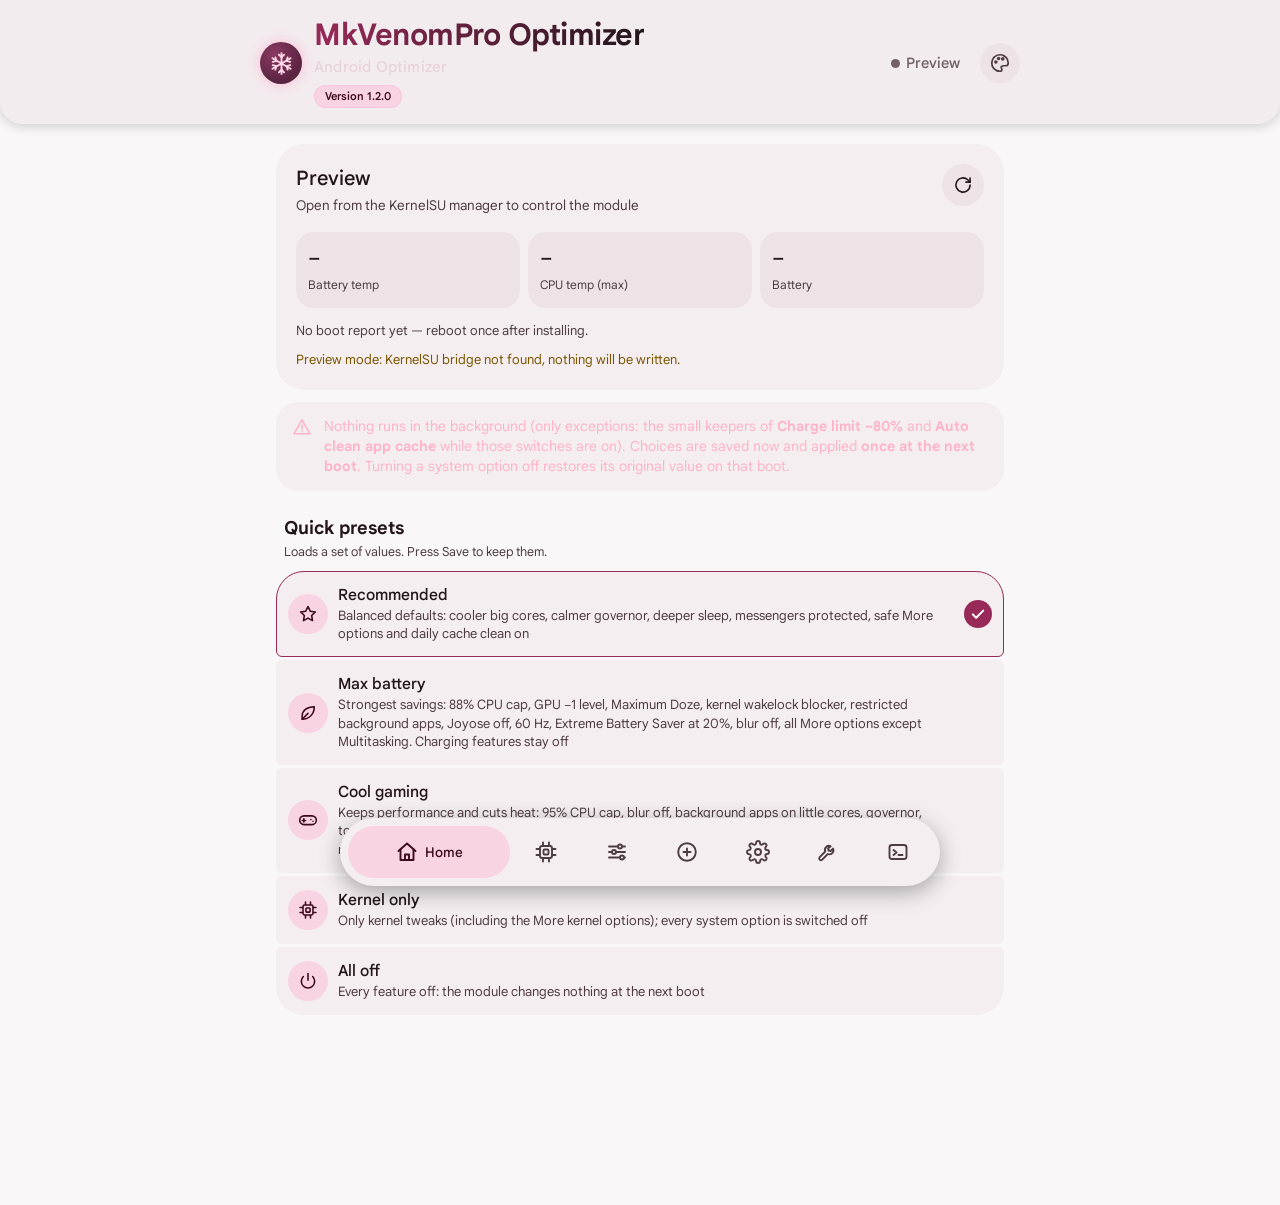
==== commit fc56ddc3: "MkVenomPro Android Optimizer v1.1.0" ====
--- a/app/src/main/assets/web/index.html
+++ b/app/src/main/assets/web/index.html
@@ -1,6 +1,7 @@
 <!DOCTYPE html>
 <html lang="en">
 <head>
+<script src="theme.js"></script>
 <meta charset="utf-8">
 <meta name="viewport" content="width=device-width, initial-scale=1, viewport-fit=cover">
 <title>MkVenomPro Optimizer</title>
@@ -218,6 +219,7 @@
 .ccard td+td{text-align:right;color:var(--on);font-weight:500}
 .ccard .btn{margin-top:12px;width:100%}
 </style>
+<link rel="stylesheet" href="polish.css">
 </head>
 <body>
 
@@ -226,7 +228,7 @@
   <div class="grow">
     <h1>MkVenomPro Optimizer</h1>
     <div class="by">Android Optimizer</div>
-    <div class="hchips"><span class="hchip" data-verlong>Version 1.1.0</span></div>
+    <div class="hchips"><span class="hchip" data-verlong>Version 1.2.0</span></div>
   </div>
   <div class="state idle" id="mstate"><i></i><span>Loading</span></div>
 </div>
--- a/app/src/main/assets/web/polish.css
+++ b/app/src/main/assets/web/polish.css
@@ -0,0 +1,12 @@
+/* extra polish for the Heat pages (colours still come from theme.js) */
+.page.active{animation:pg .24s ease}
+@keyframes pg{from{opacity:0;transform:translateY(8px)}to{opacity:1;transform:none}}
+.item.press{transition:background .15s,transform .12s}
+.item.press:active{transform:scale(.985);background:var(--surf2)}
+.btn{transition:transform .12s,filter .12s}.btn:active{transform:scale(.97);filter:brightness(1.1)}
+.topbar{background:var(--bar);box-shadow:0 2px 12px rgba(0,0,0,.18)}
+.topbar h1{background:linear-gradient(90deg,var(--pri),var(--on));-webkit-background-clip:text;background-clip:text;color:transparent}
+.hchip{background:var(--pricont);color:var(--onpricont)}
+.navin{box-shadow:0 6px 22px rgba(0,0,0,.32)}
+.tab{transition:flex .2s,background .2s,color .2s}
+.tsb-btn{margin-left:8px}
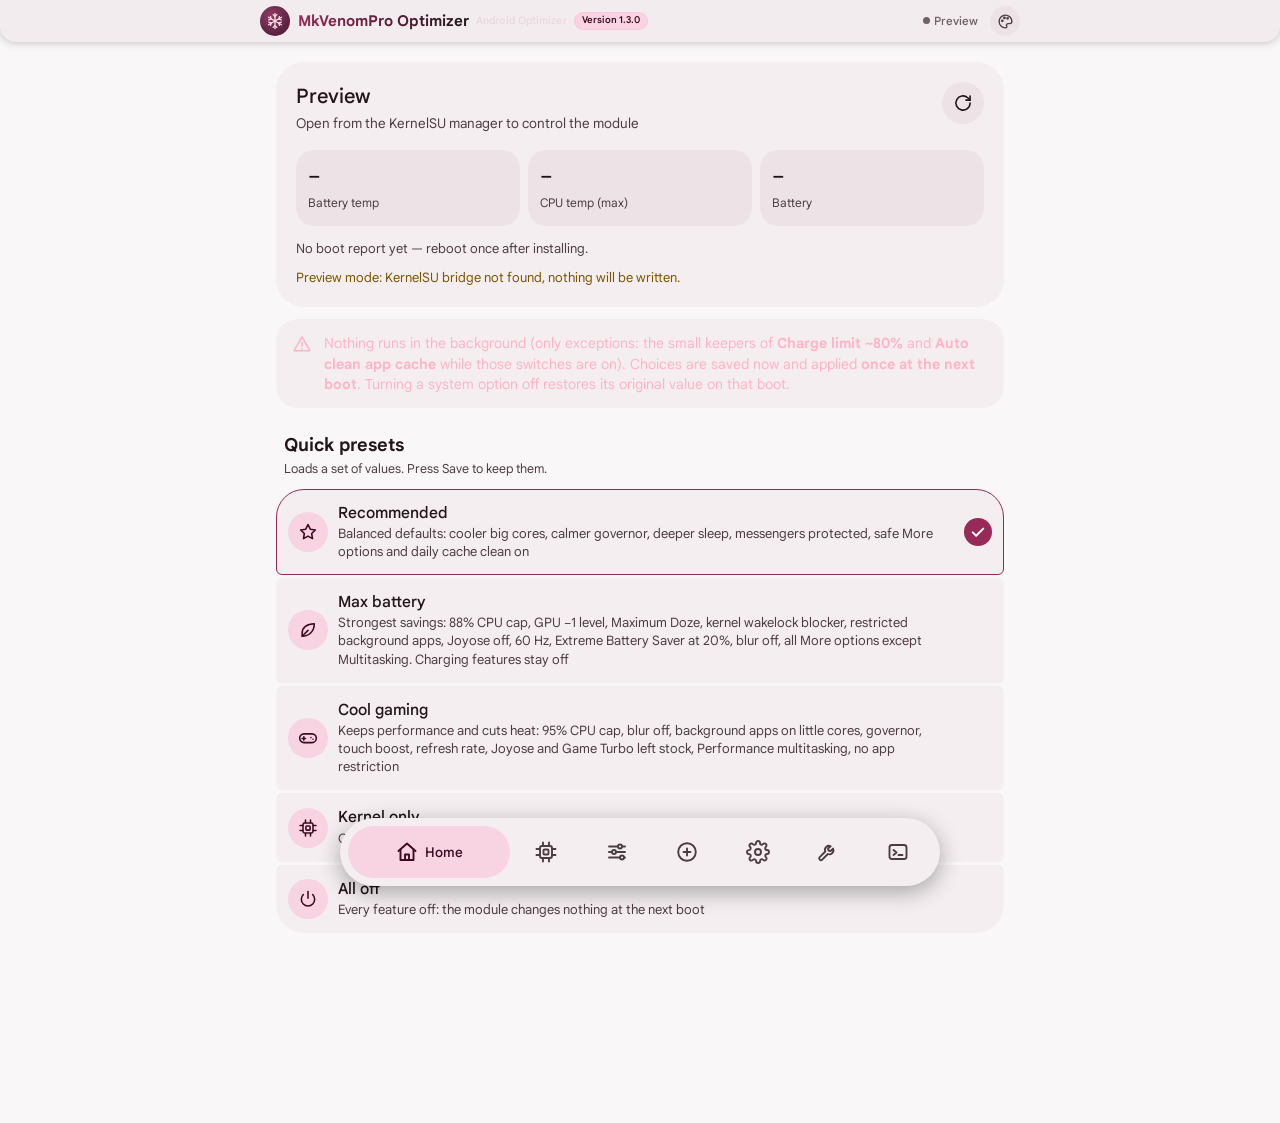
==== commit c32687ce: "v1.3.0: app-managed engine (no root modules), floating debloat bar, compact header" ====
--- a/app/src/main/assets/web/index.html
+++ b/app/src/main/assets/web/index.html
@@ -220,6 +220,7 @@
 .ccard .btn{margin-top:12px;width:100%}
 </style>
 <link rel="stylesheet" href="polish.css">
+<link rel="stylesheet" href="compact.css">
 </head>
 <body>
 
@@ -228,7 +229,7 @@
   <div class="grow">
     <h1>MkVenomPro Optimizer</h1>
     <div class="by">Android Optimizer</div>
-    <div class="hchips"><span class="hchip" data-verlong>Version 1.2.0</span></div>
+    <div class="hchips"><span class="hchip" data-verlong>Version 1.3.0</span></div>
   </div>
   <div class="state idle" id="mstate"><i></i><span>Loading</span></div>
 </div>
@@ -1452,7 +1453,7 @@
       'echo "inc=$(getprop ro.build.version.incremental)"',
       'echo "android=$(getprop ro.build.version.release)"',
       'echo "kernel=$(uname -r)"',
-      'echo "ver=$(sed -n s/^version=//p /data/adb/modules/' + MODID + '/module.prop)"',
+      'echo "ver=$(sed -n s/^version=//p /data/adb/mkvp/engine/thermal/module.prop)"',
       'echo @@SENS'
     ].join('\n') + '\n' + sensCmd();
     return exec(cmd).then(function (r) {
@@ -1581,7 +1582,7 @@
       { label: 'Start', primary: true, fn: function () {
         exec('[ "$(cat /sys/class/power_supply/battery/status 2>/dev/null)" = Charging ] || { echo notcharging; exit 0; }; ' +
              'rm -f ' + DATA + '/charge_cal.progress; ' +
-             '(nohup sh /data/adb/modules/' + MODID + '/common/charge_cal.sh >/dev/null 2>&1 &); echo started').then(function (r) {
+             '(nohup sh /data/adb/mkvp/engine/thermal/common/charge_cal.sh >/dev/null 2>&1 &); echo started').then(function (r) {
           if (/notcharging/.test(r.stdout)) { snack('Plug in the charger first'); return; }
           $('cal-btn').disabled = true;
           $('cal-info').textContent = 'Calibration started\u2026';
@@ -1669,7 +1670,7 @@
       { label: 'Clean', primary: true, fn: function () {
         snack('Cleaning app cache…');
         $('cc-run').disabled = true;
-        exec('nice -n 19 sh /data/adb/modules/' + MODID + '/common/cache_clean.sh run force >/dev/null 2>&1; ' +
+        exec('nice -n 19 sh /data/adb/mkvp/engine/thermal/common/cache_clean.sh run force >/dev/null 2>&1; ' +
              'cat ' + DATA + '/cache_clean.last; echo; echo "check=$(cat ' + DATA + '/cache_clean.check 2>/dev/null)"').then(function (r) {
           $('cc-run').disabled = false;
           renderCache(r.stdout);
--- a/app/src/main/assets/web/compact.css
+++ b/app/src/main/assets/web/compact.css
@@ -0,0 +1,36 @@
+/* ==== compact header + floating debloat bar (loaded last on index.html and tools.html) ==== */
+
+/* ---------- small header strip (title / Android Optimizer / version in one slim bar) ---------- */
+.topbar{padding:calc(6px + env(safe-area-inset-top,0px)) 12px 6px !important;border-radius:0 0 16px 16px !important;box-shadow:0 1px 8px rgba(0,0,0,.22) !important}
+.topbar .tb,.tb{gap:8px !important}
+.tb .logo{width:30px !important;height:30px !important;box-shadow:0 0 0 2px rgba(255,176,207,.12) !important}
+.tb .logo svg{width:18px !important;height:18px !important}
+.tb .grow{display:flex !important;flex-wrap:wrap;align-items:center;column-gap:7px;row-gap:0;min-width:0}
+.tb h1,.topbar h1{font-size:15px !important;line-height:1.25 !important;padding:0 !important;margin:0 !important;letter-spacing:0 !important;max-width:100%;white-space:nowrap;overflow:hidden;text-overflow:ellipsis}
+.tb .by{font-size:10.5px !important;margin:0 !important;letter-spacing:.1px !important;opacity:.85;line-height:1.3}
+.hchips{margin:0 !important;gap:4px !important}
+.hchip{font-size:9.5px !important;padding:2px 7px !important;line-height:1.2 !important}
+.state{font-size:11.5px !important;gap:4px !important}
+.state i{width:7px !important;height:7px !important}
+.tsb-btn{width:30px !important;height:30px !important;margin-left:4px !important}
+.tsb-btn svg{width:17px !important;height:17px !important}
+
+/* tools page header */
+.topbar .brand{gap:8px !important}
+.topbar .logo{width:30px !important;height:30px !important;font-size:15px !important;box-shadow:none !important}
+.topbar .brand-sub{font-size:10px !important;line-height:1.2 !important}
+.topbar-right{gap:4px !important;flex-wrap:nowrap !important}
+.topbar .badge{font-size:9.5px !important;padding:3px 7px !important}
+.topbar .lang-btn{font-size:9.5px !important;padding:4px 7px !important;border-radius:999px !important}
+.owner-strip{padding:3px 12px 0 !important;font-size:10.5px !important}
+
+/* ---------- debloat action bar: floating over the list, above the bottom nav ---------- */
+#tab-debloat{padding-bottom:150px}
+.selbar{position:fixed !important;left:12px;right:12px;bottom:calc(88px + env(safe-area-inset-bottom,0px)) !important;margin:0 auto !important;max-width:576px;z-index:40 !important;
+  display:flex;flex-wrap:wrap;align-items:center;gap:6px 8px;padding:8px 10px !important;border-radius:22px !important;
+  background:var(--bar);box-shadow:0 8px 26px rgba(0,0,0,.45) !important}
+.selbar .cnt{flex:1 1 auto;min-width:0;padding-left:4px !important;font-size:13.5px;line-height:1.2}
+.selbar .cnt small{font-size:10.5px !important}
+.selbar .secondary-btn{flex:0 0 auto;width:auto !important;display:inline-block;padding:7px 12px !important;font-size:12px !important;border-radius:999px !important;margin:0 !important}
+.selbar .primary-btn{flex:1 1 100%;width:100% !important;padding:10px 14px !important;font-size:13.5px !important;border-radius:999px !important;margin:0 !important}
+.toast{bottom:190px !important}
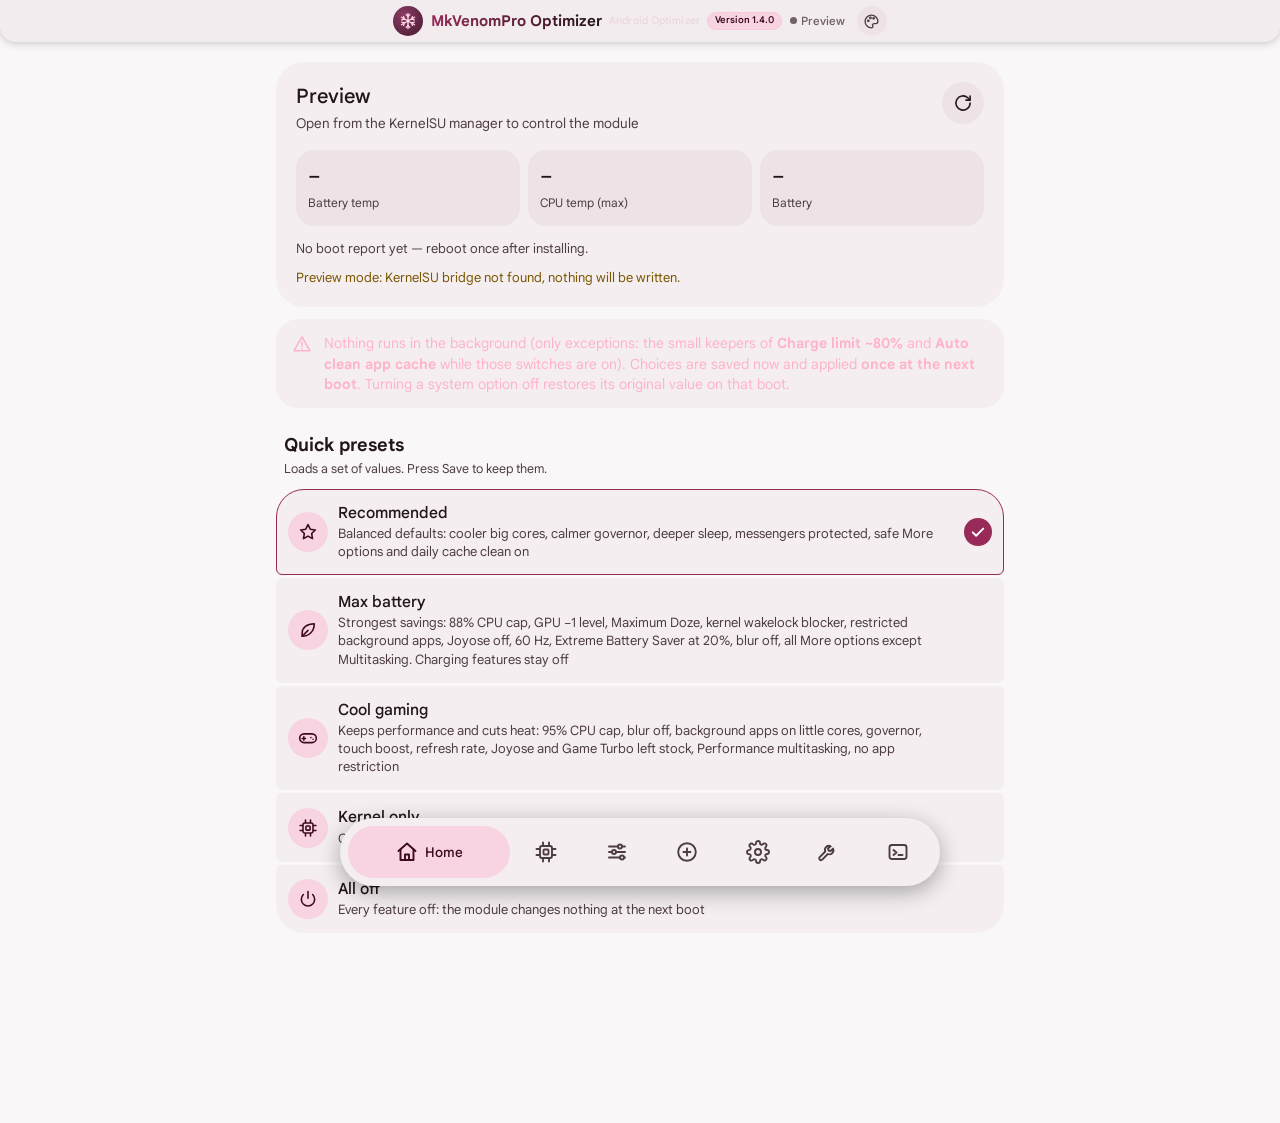
==== commit 749ad51c: "v1.4.0: Hardware Info page, native adb sideload, shared file picker" ====
--- a/app/src/main/assets/web/index.html
+++ b/app/src/main/assets/web/index.html
@@ -229,7 +229,7 @@
   <div class="grow">
     <h1>MkVenomPro Optimizer</h1>
     <div class="by">Android Optimizer</div>
-    <div class="hchips"><span class="hchip" data-verlong>Version 1.3.0</span></div>
+    <div class="hchips"><span class="hchip" data-verlong>Version 1.4.0</span></div>
   </div>
   <div class="state idle" id="mstate"><i></i><span>Loading</span></div>
 </div>
--- a/app/src/main/assets/web/compact.css
+++ b/app/src/main/assets/web/compact.css
@@ -34,3 +34,16 @@
 .selbar .secondary-btn{flex:0 0 auto;width:auto !important;display:inline-block;padding:7px 12px !important;font-size:12px !important;border-radius:999px !important;margin:0 !important}
 .selbar .primary-btn{flex:1 1 100%;width:100% !important;padding:10px 14px !important;font-size:13.5px !important;border-radius:999px !important;margin:0 !important}
 .toast{bottom:190px !important}
+
+/* ---------- tools page header: never truncate the title (logo + name + small badges) ---------- */
+.topbar{display:flex !important;align-items:center;gap:6px}
+.topbar .brand{flex:1 1 auto;min-width:0}
+.topbar .brand-text{min-width:0;flex:1 1 auto}
+.topbar .brand-text h1{font-size:14px !important;overflow:visible;text-overflow:clip}
+.topbar .brand-sub{display:none !important}
+.topbar-right{flex:0 0 auto}
+#romBadge{display:none !important}
+
+/* Hardware shortcut pill in the tools sub-navigation */
+.subnav .hwlnk{flex:0 0 auto;display:flex;align-items:center;gap:7px;padding:9px 15px;border:1px solid var(--red-dark);border-radius:999px;background:transparent;color:var(--red);font-size:13px;font-weight:700;font-family:inherit}
+.subnav .hwlnk svg{width:18px;height:18px;fill:currentColor}
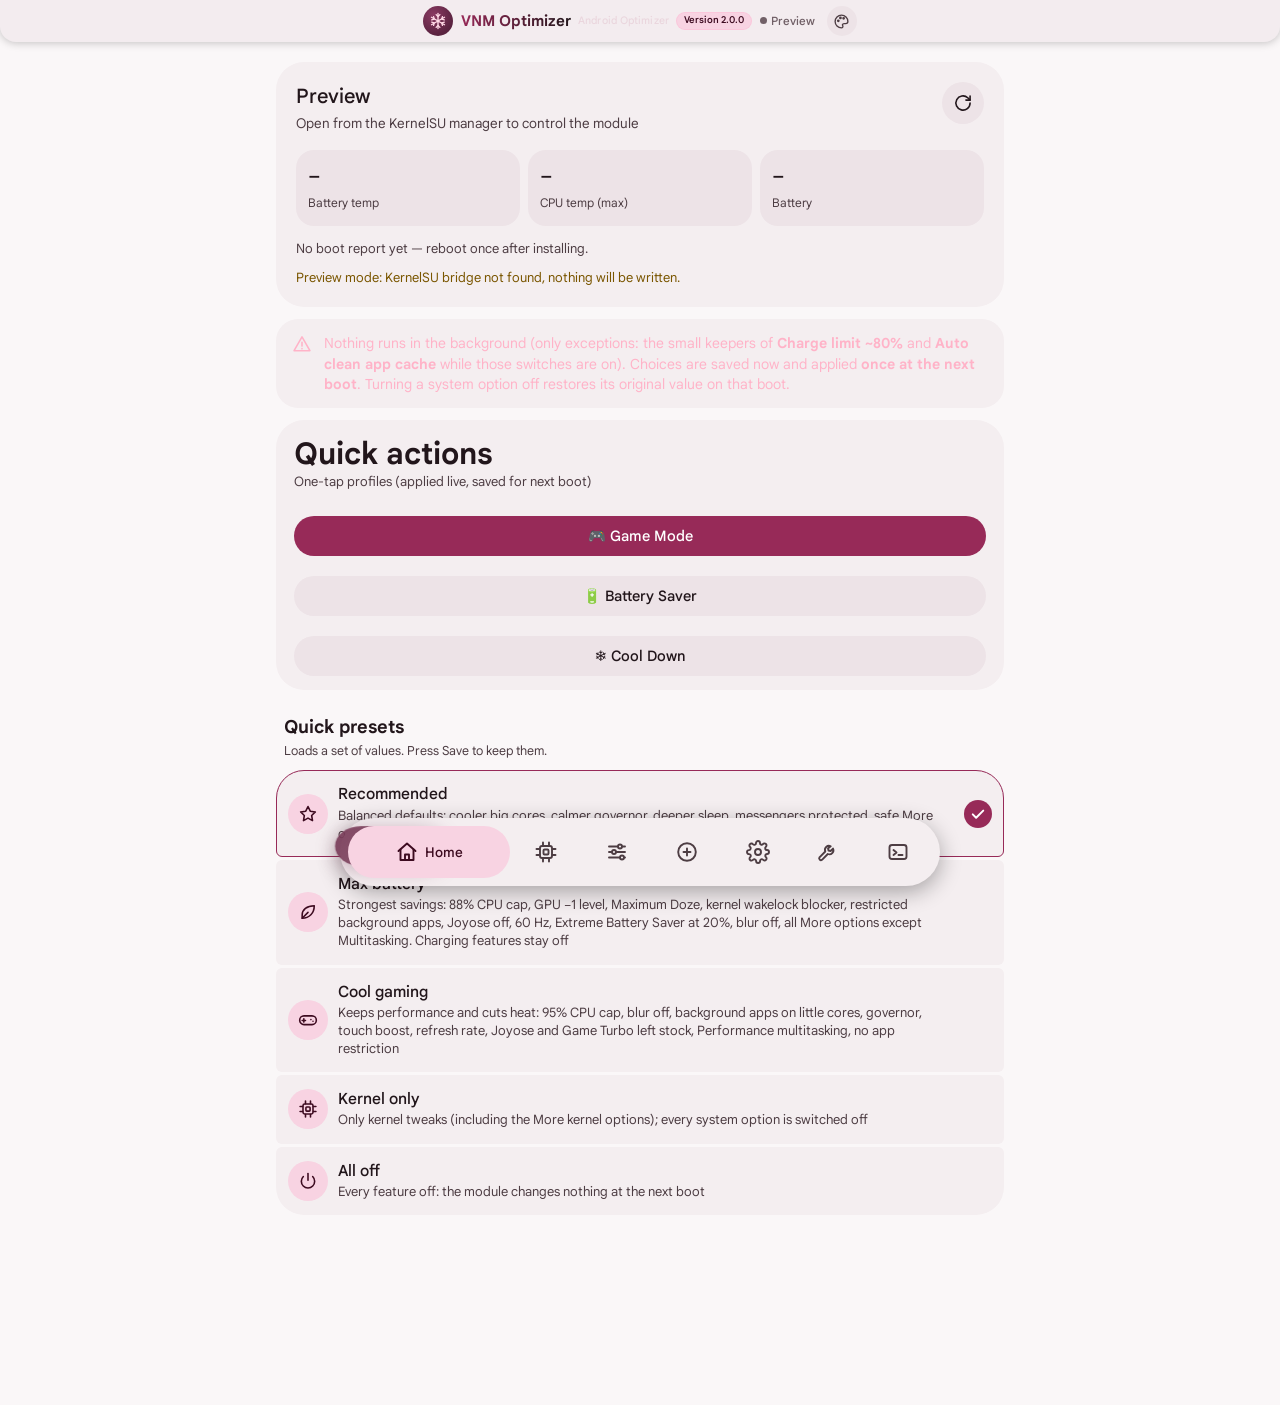
==== commit 1ba1c4a6: "v2.0.0: rebrand to VNM, modern sliding-pill nav, quick actions" ====
--- a/app/src/main/assets/web/index.html
+++ b/app/src/main/assets/web/index.html
@@ -4,7 +4,7 @@
 <script src="theme.js"></script>
 <meta charset="utf-8">
 <meta name="viewport" content="width=device-width, initial-scale=1, viewport-fit=cover">
-<title>MkVenomPro Optimizer</title>
+<title>VNM Optimizer</title>
 <style>
 @font-face{font-family:'Google Sans';src:url([data-uri]) format('woff2');font-weight:400 700;font-style:normal;font-display:swap}
 :root{
@@ -165,7 +165,16 @@
 .nav{position:fixed;left:0;right:0;bottom:0;z-index:19;padding:0 16px calc(14px + env(safe-area-inset-bottom));pointer-events:none}
 .navin{pointer-events:auto;max-width:600px;margin:0 auto;background:var(--surf);border-radius:36px;padding:10px;display:flex;
   justify-content:space-between;gap:6px;box-shadow:0 6px 20px rgba(0,0,0,.35)}
-.tab{flex:1;border:0;background:none;color:var(--on2);height:56px;border-radius:28px;display:flex;align-items:center;justify-content:center;gap:10px;cursor:pointer;transition:.18s}
+.navin{position:relative}
+.pill-ind{position:absolute;top:8px;left:0;height:40px;border-radius:24px;
+  background:linear-gradient(135deg,rgba(109,43,75,.85),rgba(92,17,52,.65));
+  backdrop-filter:blur(14px) saturate(1.4);-webkit-backdrop-filter:blur(14px) saturate(1.4);
+  box-shadow:0 4px 18px rgba(109,43,75,.35),inset 0 1px 0 rgba(255,255,255,.08);
+  transition:transform .42s cubic-bezier(.34,1.56,.64,1),width .42s cubic-bezier(.34,1.56,.64,1),opacity .2s;
+  z-index:0;pointer-events:none;opacity:0}
+.pill-ind.show{opacity:1}
+.tab{flex:1;border:0;background:none;color:var(--on2);height:56px;border-radius:28px;display:flex;align-items:center;justify-content:center;gap:10px;cursor:pointer;transition:.18s;position:relative;z-index:1}
+.tab.active{background:transparent;color:var(--onpricont)}
 .tab svg{width:26px;height:26px}
 .tab span{display:none;font-size:16px;font-weight:500}
 .tab.active{flex:2.2;background:var(--pricont);color:var(--onpricont)}
@@ -227,9 +236,9 @@
 <header class="topbar"><div class="tb">
   <div class="logo" aria-hidden="true"><svg viewBox="0 0 24 24"><path d="M12 2v20M3.3 7l17.4 10M20.7 7L3.3 17"/><path d="M9.5 3.5L12 6l2.5-2.5M9.5 20.5L12 18l2.5 2.5"/><path d="M3.6 10.4l3.4-.9-.9-3.4M20.4 13.6l-3.4.9.9 3.4"/><path d="M6.1 17.9l.9-3.4-3.4-.9M17.9 6.1l-.9 3.4 3.4.9"/></svg></div>
   <div class="grow">
-    <h1>MkVenomPro Optimizer</h1>
+    <h1>VNM Optimizer</h1>
     <div class="by">Android Optimizer</div>
-    <div class="hchips"><span class="hchip" data-verlong>Version 1.4.0</span></div>
+    <div class="hchips"><span class="hchip" data-verlong>Version 2.0.0</span></div>
   </div>
   <div class="state idle" id="mstate"><i></i><span>Loading</span></div>
 </div>
@@ -258,6 +267,15 @@
     <div class="notice"><svg viewBox="0 0 24 24" fill="none" stroke="currentColor" stroke-width="1.9" stroke-linecap="round" stroke-linejoin="round"><path d="M12 3.5l9.5 16.5h-19z"/><path d="M12 10v4.5M12 17.5v.3"/></svg>
       <div>Nothing runs in the background (only exceptions: the small keepers of <b>Charge limit ~80%</b> and <b>Auto clean app cache</b> while those switches are on). Choices are saved now and applied <b>once at the next boot</b>. Turning a system option off restores its original value on that boot.</div>
     </div>
+    <div class="ccard" style="margin-top:12px">
+      <div class="cbig">Quick actions</div>
+      <div class="clbl">One-tap profiles (applied live, saved for next boot)</div>
+      <div style="display:flex;gap:8px;margin-top:12px;flex-wrap:wrap">
+        <button class="btn fill" id="qaGame">🎮 Game Mode</button>
+        <button class="btn tonal" id="qaBattery">🔋 Battery Saver</button>
+        <button class="btn tonal" id="qaCool">❄ Cool Down</button>
+      </div>
+    </div>
 
     <h2 class="sh">Quick presets</h2>
     <p class="ssub">Loads a set of values. Press Save to keep them.</p>
@@ -333,7 +351,7 @@
   <button class="btn fill" id="savereboot">Save &amp; reboot</button>
 </div>
 
-<nav class="nav"><div class="navin">
+<nav class="nav"><div class="navin"><div class="pill-ind" id="pillInd"></div>
   <button class="tab active" data-page="home"><svg viewBox="0 0 24 24" fill="none" stroke="currentColor" stroke-width="1.9" stroke-linecap="round" stroke-linejoin="round"><path d="M3.5 11L12 3.5l8.5 7.5"/><path d="M5.5 9.5V20h13V9.5"/><path d="M10 20v-5.5h4V20"/></svg><span>Home</span></button>
   <button class="tab" data-page="kernel"><svg viewBox="0 0 24 24" fill="none" stroke="currentColor" stroke-width="1.9" stroke-linecap="round" stroke-linejoin="round"><rect x="6" y="6" width="12" height="12" rx="2"/><rect x="9.5" y="9.5" width="5" height="5" rx="1"/><path d="M9 2.5v3M15 2.5v3M9 18.5v3M15 18.5v3M2.5 9h3M2.5 15h3M18.5 9h3M18.5 15h3"/></svg><span>Kernel</span></button>
   <button class="tab" data-page="system"><svg viewBox="0 0 24 24" fill="none" stroke="currentColor" stroke-width="1.9" stroke-linecap="round" stroke-linejoin="round"><path d="M4 6.5h9M17 6.5h3M4 12h3M11 12h9M4 17.5h11M19 17.5h1"/><circle cx="15" cy="6.5" r="2"/><circle cx="9" cy="12" r="2"/><circle cx="17" cy="17.5" r="2"/></svg><span>System</span></button>
@@ -1769,8 +1787,31 @@
   function showPage(p) {
     document.querySelectorAll('.page').forEach(function (s) { s.classList.toggle('active', s.id === 'page-' + p); });
     document.querySelectorAll('.tab').forEach(function (t) { t.classList.toggle('active', t.getAttribute('data-page') === p); });
+    movePill();
     window.scrollTo(0, 0);
   }
+  function movePill() {
+    var ind = document.getElementById('pillInd');
+    if (!ind) return;
+    var active = document.querySelector('.tab.active');
+    if (!active) { ind.classList.remove('show'); return; }
+    var left = active.offsetLeft;
+    var width = active.offsetWidth;
+    var fromX = parseFloat(ind.dataset.x || left);
+    var fromW = parseFloat(ind.dataset.w || width);
+    ind.dataset.x = left; ind.dataset.w = width;
+    try {
+      ind.animate([
+        { transform: 'translateX(' + fromX + 'px) scaleX(' + Math.max(1, fromW / width * 1.08) + ')', width: fromW + 'px' },
+        { transform: 'translateX(' + ((fromX + left) / 2) + 'px) scaleX(1.32)', width: ((fromW + width) / 2) + 'px', offset: 0.45 },
+        { transform: 'translateX(' + left + 'px) scaleX(1)', width: width + 'px' }
+      ], { duration: 460, easing: 'cubic-bezier(.34,1.56,.64,1)', fill: 'none' });
+    } catch (e) {}
+    ind.style.transform = 'translateX(' + left + 'px)';
+    ind.style.width = width + 'px';
+    ind.classList.add('show');
+  }
+  window.addEventListener('resize', movePill);
   document.querySelectorAll('.tab').forEach(function (t) {
     t.addEventListener('click', function () {
       var h = t.getAttribute('data-href');
@@ -1781,6 +1822,7 @@
   (function () {
     var h = (location.hash || '').slice(1);
     if (['home', 'kernel', 'system', 'more', 'tools'].indexOf(h) >= 0) showPage(h);
+    setTimeout(movePill, 60);
   })();
 
   /* top-right module state, like the status pill in the reference design */
@@ -1961,6 +2003,21 @@
     ]);
   };
 
+  /* ------------------------------------------------------------ quick actions */
+  function qa(cmd, msg) { exec(cmd).then(function(){ snack(msg); }).catch(function(){ snack('failed'); }); }
+  if ($('qaGame')) $('qaGame').onclick = function () {
+    qa('sh /data/adb/mkvp/engine/tools/scripts/gov.sh set cpu all performance; sh /data/adb/mkvp/engine/tools/scripts/gov.sh set gpu performance',
+       'Game Mode applied');
+  };
+  if ($('qaBattery')) $('qaBattery').onclick = function () {
+    qa('sh /data/adb/mkvp/engine/tools/scripts/gov.sh set cpu all powersave',
+       'Battery Saver applied');
+  };
+  if ($('qaCool')) $('qaCool').onclick = function () {
+    qa('am kill-all 2>/dev/null; echo 3 > /proc/sys/vm/drop_caches',
+       'Cool down triggered');
+  };
+
   /* ------------------------------------------------------------ boot */
   renderPresets();
   cfg = defaults();
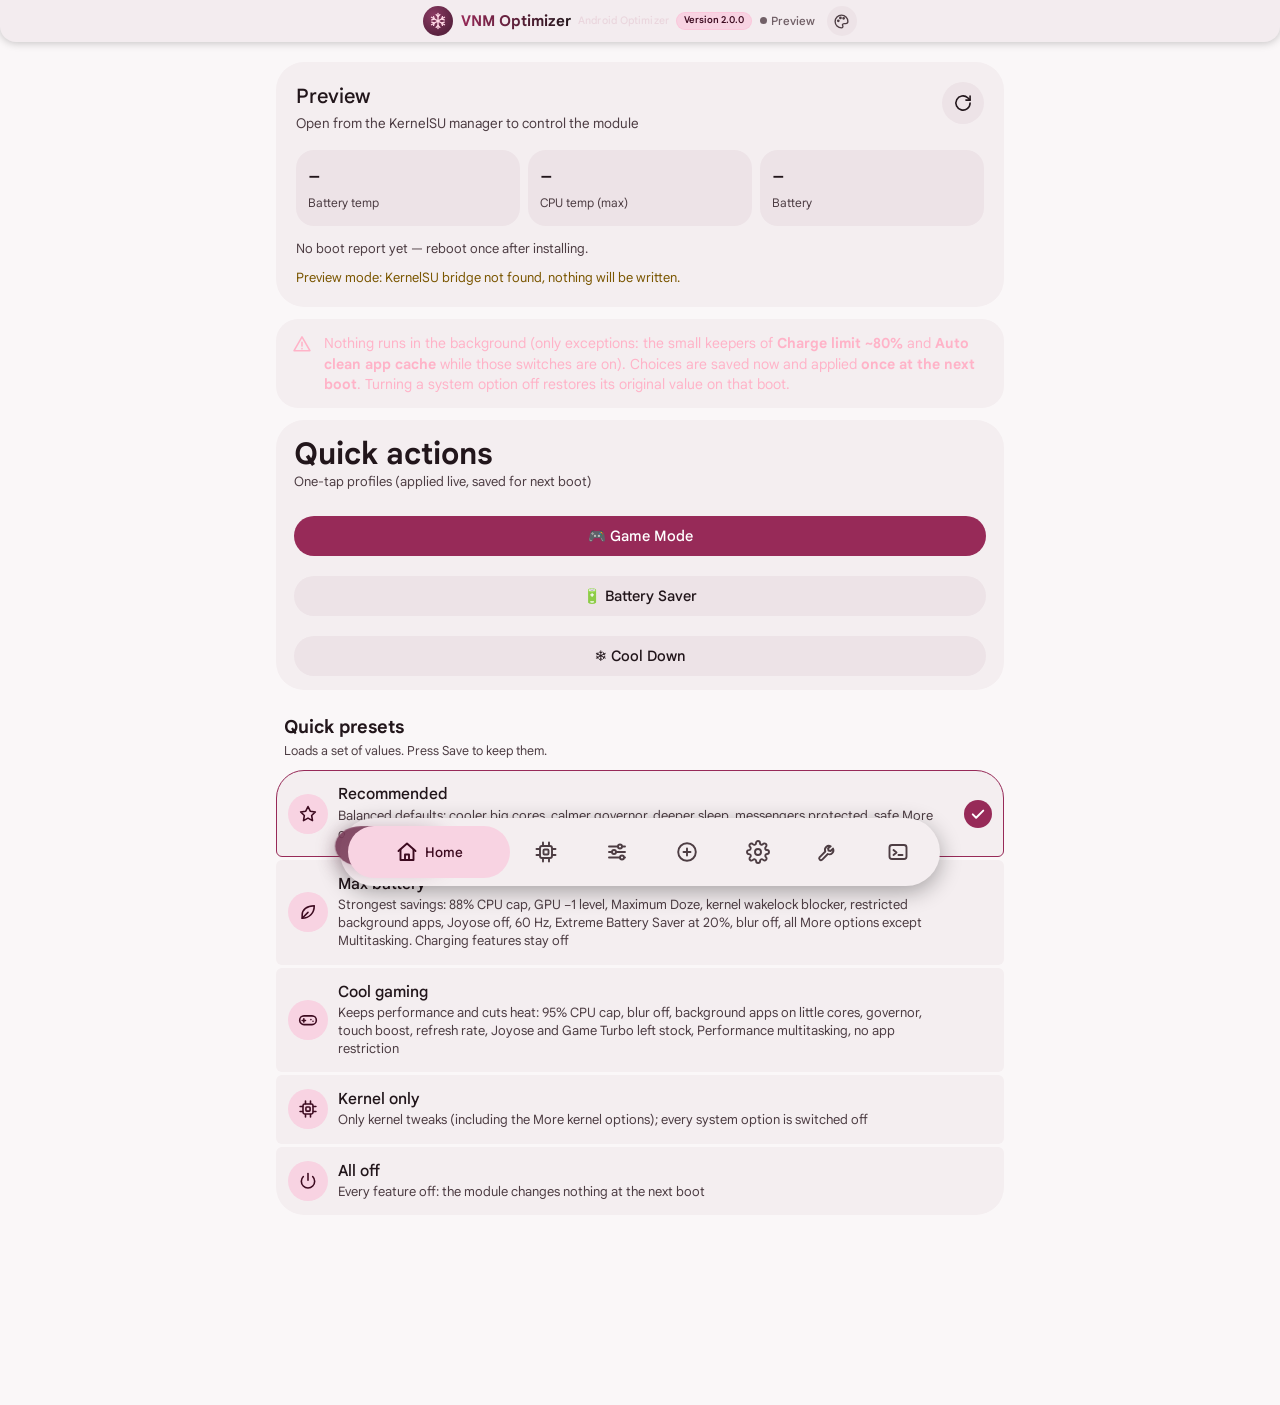
==== commit 9a8d4f76: "rebrand: MkVenomPro -> VNM in web assets" ====
--- a/app/src/main/assets/web/index.html
+++ b/app/src/main/assets/web/index.html
@@ -319,7 +319,7 @@
   <!-- ======================= TOOLS ======================= -->
   <section class="page" id="page-tools">
     <h2 class="sh">Configuration</h2>
-    <p class="ssub">Backups are saved to Download/MkVenomPro and include your charger calibration.</p>
+    <p class="ssub">Backups are saved to Download/VNM and include your charger calibration.</p>
     <div class="group">
       <div class="item press" id="t-backup"><div class="row"><div class="ic"><svg viewBox="0 0 24 24" fill="none" stroke="currentColor" stroke-width="1.9" stroke-linecap="round" stroke-linejoin="round"><path d="M12 15V3.5M7 8.5l5-5 5 5"/><path d="M4 15v3.5A2.5 2.5 0 0 0 6.5 21h11a2.5 2.5 0 0 0 2.5-2.5V15"/></svg></div><div class="txt"><div class="ttl">Backup settings</div><div class="desc">Save the current options to a file you can keep or share</div></div><span class="chev"><svg viewBox="0 0 24 24" fill="none" stroke="currentColor" stroke-width="1.9" stroke-linecap="round" stroke-linejoin="round"><path d="M9.5 6l6 6-6 6"/></svg></span></div></div>
       <div class="item press" id="t-restore"><div class="row"><div class="ic"><svg viewBox="0 0 24 24" fill="none" stroke="currentColor" stroke-width="1.9" stroke-linecap="round" stroke-linejoin="round"><path d="M12 3.5V15M7 10l5 5 5-5"/><path d="M4 15v3.5A2.5 2.5 0 0 0 6.5 21h11a2.5 2.5 0 0 0 2.5-2.5V15"/></svg></div><div class="txt"><div class="ttl">Restore settings</div><div class="desc">Load a backup, review it, then press Save</div></div><span class="chev"><svg viewBox="0 0 24 24" fill="none" stroke="currentColor" stroke-width="1.9" stroke-linecap="round" stroke-linejoin="round"><path d="M9.5 6l6 6-6 6"/></svg></span></div></div>
@@ -336,7 +336,7 @@
 
     <h2 class="sh">About</h2>
     <div class="group">
-      <div class="about"><img class="abanner" src="banner.jpg" alt="MkVenomPro Optimizer banner" onerror="this.remove()"><b>MkVenomPro Optimizer <span data-ver>v1.6</span></b>
+      <div class="about"><img class="abanner" src="banner.jpg" alt="VNM Optimizer banner" onerror="this.remove()"><b>VNM Optimizer <span data-ver>v1.6</span></b>
         <p>Heat &amp; battery tuning, device tools, ADB &amp; Fastboot in one app.</p>
         <p>Heat &amp; battery fix for Android. Kernel features support Qualcomm and MediaTek kernels; features a phone does not support are skipped and shown as Unsupported. Tuned and tested on HyperOS. One-shot at boot, no background service (except the opt-in charge-limit and app-cache keepers). Every feature has its own switch and shows exactly what it changes.</p>
         <p style="color:var(--dim)">Font: Google Sans (SIL Open Font License)</p>
@@ -471,7 +471,7 @@
       o: [['0', 'Off'], ['5000', '5000 mA'], ['3000', '3000 mA'], ['2000', '2000 mA'], ['1500', '1500 mA']] },
     { k: 'charge_limit', s: 'heat', src: 'kernel', risk: 'moderate', type: 'toggle', def: '0', only: 'XIAOMI',
       t: 'Charge limit ~80% (night charging)',
-      d: 'Sets the Xiaomi night_charging flag so charging stops around 80% (current drops to 0, the status may still say Charging). Less heat at the end of a charge and slower battery wear. The charger driver clears this flag on every unplug, so while this is ON a tiny keeper script sets it again whenever a charger is connected (checks every 15 s, no wakelock, sleeps with the phone). This keeper (and the daily cache clean keeper) are the only parts of MkVenomPro Optimizer that keep running; turn them off and nothing runs after the next boot. Xiaomi kernels only.' },
+      d: 'Sets the Xiaomi night_charging flag so charging stops around 80% (current drops to 0, the status may still say Charging). Less heat at the end of a charge and slower battery wear. The charger driver clears this flag on every unplug, so while this is ON a tiny keeper script sets it again whenever a charger is connected (checks every 15 s, no wakelock, sleeps with the phone). This keeper (and the daily cache clean keeper) are the only parts of VNM Optimizer that keep running; turn them off and nothing runs after the next boot. Xiaomi kernels only.' },
 
     // ---- kernel drain
     { k: 'cpu_idle', s: 'kdrain', src: 'kernel', risk: 'safe', type: 'toggle', def: '1',
@@ -529,7 +529,7 @@
       d: 'Pauses device_config sync so Google server flags cannot overwrite the Doze, freezer and stats values set by this module. While ON, every server-side system flag update is paused; the previous sync mode is restored when you turn it off.' },
     { k: 'gms_doze', s: 'rdrain', src: 'rom', risk: 'moderate', type: 'toggle', def: '0',
       t: 'GMS Doze',
-      d: 'Removes Google Play services from the system Doze whitelist, so it can no longer keep the phone awake in Doze (no metamodule needed). Trade-off: push messages (WhatsApp, Telegram, Gmail, …) all arrive through Google Play services, so in deep Doze they can wait for the next maintenance window — even for protected apps. Leave OFF if notifications must be instant. Android saves this removal across reboots; MkVenomPro Optimizer records it and gives GMS its whitelist back when you turn this off or uninstall.' },
+      d: 'Removes Google Play services from the system Doze whitelist, so it can no longer keep the phone awake in Doze (no metamodule needed). Trade-off: push messages (WhatsApp, Telegram, Gmail, …) all arrive through Google Play services, so in deep Doze they can wait for the next maintenance window — even for protected apps. Leave OFF if notifications must be instant. Android saves this removal across reboots; VNM Optimizer records it and gives GMS its whitelist back when you turn this off or uninstall.' },
     { k: 'scan_off', s: 'rdrain', src: 'rom', risk: 'safe', type: 'toggle', def: '1',
       t: 'Stop background Wi-Fi/Bluetooth scanning',
       d: 'Turns off “Wi-Fi scanning” and “Bluetooth scanning” (location scans while the radios are off) and enables Wi-Fi scan throttling for apps.' },
@@ -619,7 +619,7 @@
     // ---- more: logging & diagnostics
     { k: 'x_log_nuke', s: 'xlog', src: 'rom', risk: 'moderate', type: 'toggle', def: '0',
       t: 'Deep log cleanup at boot',
-      d: 'Log cleanup, minus what MkVenomPro Optimizer already does: leftover log daemons (tcpdump, cnss_diag, traced, idd/aplogd, vendor loggers) are stopped once at boot, logcat and dmesg buffers are cleared and shrunk to 64 kB, framework tracing switches (activity, autofill, display, window, status bar, input method, voice interaction, Wi-Fi verbose) are turned off, and the listed DropBox report tags (wtf/StrictMode/stats, not crash/ANR/tombstone) are disabled (restored when off). Network statistics are left alone (data usage and data limits keep working). Keep it OFF while you are debugging or collecting bugreports.' },
+      d: 'Log cleanup, minus what VNM Optimizer already does: leftover log daemons (tcpdump, cnss_diag, traced, idd/aplogd, vendor loggers) are stopped once at boot, logcat and dmesg buffers are cleared and shrunk to 64 kB, framework tracing switches (activity, autofill, display, window, status bar, input method, voice interaction, Wi-Fi verbose) are turned off, and the listed DropBox report tags (wtf/StrictMode/stats, not crash/ANR/tombstone) are disabled (restored when off). Network statistics are left alone (data usage and data limits keep working). Keep it OFF while you are debugging or collecting bugreports.' },
     { k: 'x_diag', s: 'xlog', src: 'rom', risk: 'safe', type: 'toggle', def: '1',
       t: 'Silence vendor diagnostics',
       d: 'Diagnostics set: stops charge_logger and misight, disables looper stats and the ANR debugging mechanism, turns off security reports, and sets vendor camera / Wi-Fi / stability log props where the ROM exposes them (props that do not exist are skipped, nothing is persisted). msm_vidc and MMRM debug nodes are quieted too.' },
@@ -1401,7 +1401,7 @@
   ];
 
   function buildConfig() {
-    var out = '# MkVenomPro Optimizer configuration (written by WebUI)\n# 1 = ON, 0 = OFF. Applied ONCE at the next boot.\ncfg_ver=' + CFG_VER + '\n';
+    var out = '# VNM Optimizer configuration (written by WebUI)\n# 1 = ON, 0 = OFF. Applied ONCE at the next boot.\ncfg_ver=' + CFG_VER + '\n';
     ORDER.forEach(function (g) {
       out += '\n# ---------- ' + g[0] + ' ----------\n';
       g[1].forEach(function (k) { out += k + '=' + String(cfg[k] == null ? '' : cfg[k]).replace(/[\r\n]/g, '') + '\n'; });
@@ -1632,7 +1632,7 @@
   $('t-defaults').onclick = function () { applyPreset(PRESETS[0]); };
   $('t-revert').onclick = function () {
     modal('Revert system changes now?',
-      'Every setting, device_config flag, whitelist entry, permission and package changed by MkVenomPro Optimizer is restored immediately. ' +
+      'Every setting, device_config flag, whitelist entry, permission and package changed by VNM Optimizer is restored immediately. ' +
       'All system options are then switched off and saved. Kernel options are untouched (they reset on reboot anyway).', [
       { label: 'Cancel' },
       { label: 'Revert', primary: true, fn: function () {
@@ -1847,14 +1847,14 @@
   /* ------------------------------------------------------------ config backup / restore */
   // first existing Download folder, works in the KernelSU WebUI shell
   var BK_FIND = 'B=""; for d in /sdcard/Download /storage/emulated/0/Download /data/media/0/Download; do ' +
-    '[ -d "$d" ] && { B="$d/MkVenomPro Optimizer"; break; }; done; [ -n "$B" ] || { echo "no Download folder" >&2; exit 2; }; ' +
+    '[ -d "$d" ] && { B="$d/VNM Optimizer"; break; }; done; [ -n "$B" ] || { echo "no Download folder" >&2; exit 2; }; ' +
     'mkdir -p "$B" || { echo "cannot create $B" >&2; exit 3; }; ';
   var SAFE_PATH = /^[A-Za-z0-9_\/.\-]+$/;
 
   function backupCfg() {
     if (!HAS_KSU) { snack('Preview mode — nothing written'); return; }
-    var head = '# MkVenomPro Optimizer settings backup ' + new Date().toISOString().replace('T', ' ').slice(0, 16) +
-      ' (MkVenomPro Optimizer ' + (document.querySelector('[data-ver]').textContent || '') + ')';
+    var head = '# VNM Optimizer settings backup ' + new Date().toISOString().replace('T', ' ').slice(0, 16) +
+      ' (VNM Optimizer ' + (document.querySelector('[data-ver]').textContent || '') + ')';
     var lines = [head].concat(buildConfig().replace(/\n$/, '').split('\n')).map(function (l) {
       return "'" + l.replace(/'/g, '') + "'";
     });
@@ -1868,7 +1868,7 @@
       var m = /OK\|(.+)/.exec(r.stdout || '');
       if (m) {
         var name = m[1].trim().split('/').pop();
-        snack('Backup saved: Download/MkVenomPro/' + name);
+        snack('Backup saved: Download/VNM/' + name);
       } else {
         snack('Backup failed: ' + ((r.stderr || '').trim().split('\n').pop() || 'error ' + r.errno));
       }
@@ -1892,7 +1892,7 @@
       });
       var body;
       if (!rows.length) {
-        body = 'No backups yet in <b>' + esc(dir || 'Download/MkVenomPro') + '</b>. Use "Backup settings" first, ' +
+        body = 'No backups yet in <b>' + esc(dir || 'Download/VNM') + '</b>. Use "Backup settings" first, ' +
           'or copy a <b>mkvp_thermal_*.conf</b> file into that folder.';
       } else {
         body = '<div class="hint" style="margin-bottom:10px">' + esc(dir) + '</div>' + rows.map(function (x) {
@@ -1926,7 +1926,7 @@
     var kv = parseKV(text);
     var d = defaults();
     var known = Object.keys(d).filter(function (k) { return kv[k] !== undefined; }).length;
-    if (known < 5) { snack('This file is not a MkVenomPro Optimizer backup'); return; }
+    if (known < 5) { snack('This file is not a VNM Optimizer backup'); return; }
     kv = migrate(kv);
     Object.keys(d).forEach(function (k) {
       if (kv[k] === undefined) return;
@@ -1940,7 +1940,7 @@
     var cal = Object.keys(kv).filter(function (k) { return /^cal_\d+$/.test(k) && /^\d+$/.test(kv[k]); });
     var done = function () { snack('Backup loaded \u2014 review it, then press Save'); updateDirty(); };
     if (!cal.length || !HAS_KSU) { done(); return; }
-    var lines = ['# MkVenomPro Optimizer charge level calibration (restored from backup)'].concat(cal.sort(function (a, b) {
+    var lines = ['# VNM Optimizer charge level calibration (restored from backup)'].concat(cal.sort(function (a, b) {
       return parseInt(a.slice(4), 10) - parseInt(b.slice(4), 10);
     }).map(function (k) { return k.slice(4) + '=' + kv[k]; }));
     exec('printf "%s\\n" ' + lines.map(function (l) { return "'" + l + "'"; }).join(' ') + ' > ' + DATA + '/charge_levels.conf')
@@ -1954,7 +1954,7 @@
       '<label class="btn tonal" style="display:block;text-align:center;margin-bottom:10px">Choose file' +
       '<input type="file" id="imp-file" accept=".conf,.txt,text/plain,*/*" style="display:none"></label>' +
       '<div class="hint" id="imp-info" style="margin-bottom:6px">No file chosen</div>' +
-      '<textarea id="imp-text" rows="7" spellcheck="false" placeholder="# MkVenomPro Optimizer settings backup ..." ' +
+      '<textarea id="imp-text" rows="7" spellcheck="false" placeholder="# VNM Optimizer settings backup ..." ' +
       'style="width:100%;box-sizing:border-box;border-radius:14px;border:1px solid var(--line,#5a4650);background:var(--surf3);' +
       'color:var(--on);padding:10px;font:12px/1.4 monospace;resize:vertical"></textarea>',
       [{ label: 'Cancel' }, { label: 'Import', primary: true, fn: function () {
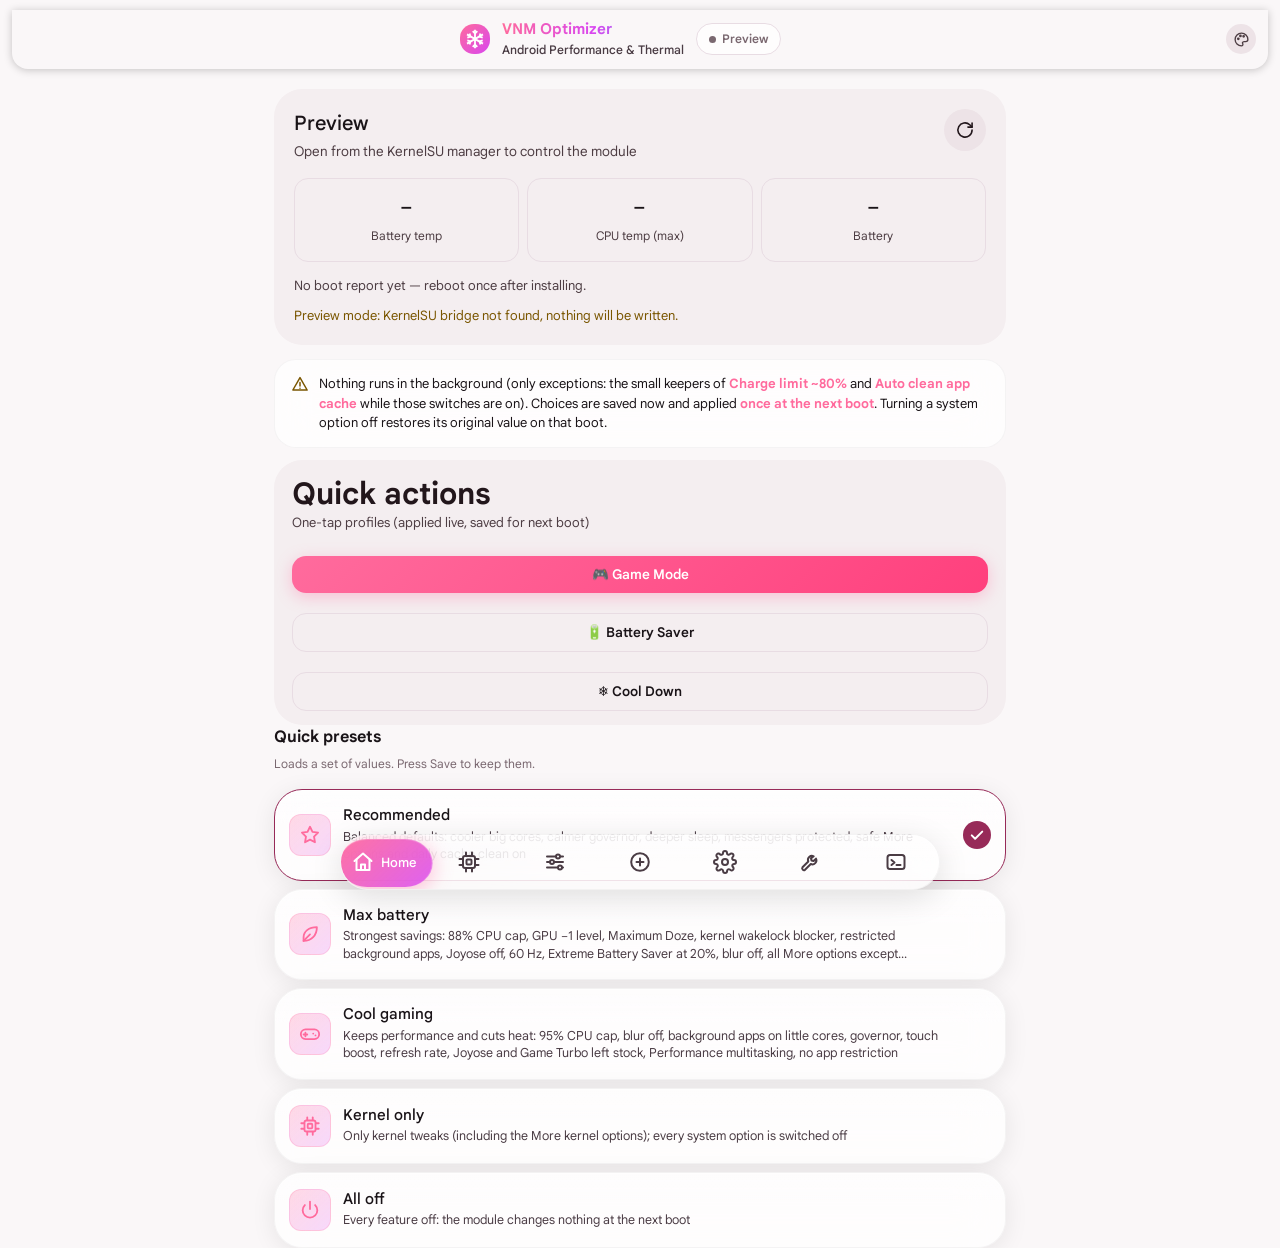
==== commit 2c38776d: "view: Liquid Glass UI + sliding pill stretch + root status pill" ====
--- a/app/src/main/assets/web/index.html
+++ b/app/src/main/assets/web/index.html
@@ -230,17 +230,17 @@
 </style>
 <link rel="stylesheet" href="polish.css">
 <link rel="stylesheet" href="compact.css">
+<link rel="stylesheet" href="liquid-glass.css">
 </head>
 <body>
 
-<header class="topbar"><div class="tb">
+<header class="topbar"><div class="topbar-inner">
   <div class="logo" aria-hidden="true"><svg viewBox="0 0 24 24"><path d="M12 2v20M3.3 7l17.4 10M20.7 7L3.3 17"/><path d="M9.5 3.5L12 6l2.5-2.5M9.5 20.5L12 18l2.5 2.5"/><path d="M3.6 10.4l3.4-.9-.9-3.4M20.4 13.6l-3.4.9.9 3.4"/><path d="M6.1 17.9l.9-3.4-3.4-.9M17.9 6.1l-.9 3.4 3.4.9"/></svg></div>
-  <div class="grow">
+  <div class="title-group">
     <h1>VNM Optimizer</h1>
-    <div class="by">Android Optimizer</div>
-    <div class="hchips"><span class="hchip" data-verlong>Version 2.0.0</span></div>
+    <div class="subtitle">Android Performance &amp; Thermal</div>
   </div>
-  <div class="state idle" id="mstate"><i></i><span>Loading</span></div>
+  <div class="status-pill idle" id="rootStatus"><i class="dot"></i><span>Loading…</span></div>
 </div>
 </header>
 
@@ -351,14 +351,14 @@
   <button class="btn fill" id="savereboot">Save &amp; reboot</button>
 </div>
 
-<nav class="nav"><div class="navin"><div class="pill-ind" id="pillInd"></div>
-  <button class="tab active" data-page="home"><svg viewBox="0 0 24 24" fill="none" stroke="currentColor" stroke-width="1.9" stroke-linecap="round" stroke-linejoin="round"><path d="M3.5 11L12 3.5l8.5 7.5"/><path d="M5.5 9.5V20h13V9.5"/><path d="M10 20v-5.5h4V20"/></svg><span>Home</span></button>
-  <button class="tab" data-page="kernel"><svg viewBox="0 0 24 24" fill="none" stroke="currentColor" stroke-width="1.9" stroke-linecap="round" stroke-linejoin="round"><rect x="6" y="6" width="12" height="12" rx="2"/><rect x="9.5" y="9.5" width="5" height="5" rx="1"/><path d="M9 2.5v3M15 2.5v3M9 18.5v3M15 18.5v3M2.5 9h3M2.5 15h3M18.5 9h3M18.5 15h3"/></svg><span>Kernel</span></button>
-  <button class="tab" data-page="system"><svg viewBox="0 0 24 24" fill="none" stroke="currentColor" stroke-width="1.9" stroke-linecap="round" stroke-linejoin="round"><path d="M4 6.5h9M17 6.5h3M4 12h3M11 12h9M4 17.5h11M19 17.5h1"/><circle cx="15" cy="6.5" r="2"/><circle cx="9" cy="12" r="2"/><circle cx="17" cy="17.5" r="2"/></svg><span>System</span></button>
-  <button class="tab" data-page="more"><svg viewBox="0 0 24 24" fill="none" stroke="currentColor" stroke-width="1.9" stroke-linecap="round" stroke-linejoin="round"><circle cx="12" cy="12" r="8.8"/><path d="M12 8.5v7M8.5 12h7"/></svg><span>More</span></button>
-  <button class="tab" data-page="tools"><svg viewBox="0 0 24 24" fill="none" stroke="currentColor" stroke-width="1.9" stroke-linecap="round" stroke-linejoin="round"><circle cx="12" cy="12" r="3"/><path d="M19.4 15a1.7 1.7 0 0 0 .3 1.8l.1.1a2 2 0 1 1-2.8 2.8l-.1-.1a1.7 1.7 0 0 0-1.8-.3 1.7 1.7 0 0 0-1 1.5V21a2 2 0 0 1-4 0v-.1a1.7 1.7 0 0 0-1.1-1.5 1.7 1.7 0 0 0-1.8.3l-.1.1a2 2 0 1 1-2.8-2.8l.1-.1a1.7 1.7 0 0 0 .3-1.8 1.7 1.7 0 0 0-1.5-1H3a2 2 0 0 1 0-4h.1a1.7 1.7 0 0 0 1.5-1.1 1.7 1.7 0 0 0-.3-1.8l-.1-.1a2 2 0 1 1 2.8-2.8l.1.1a1.7 1.7 0 0 0 1.8.3H9a1.7 1.7 0 0 0 1-1.5V3a2 2 0 0 1 4 0v.1a1.7 1.7 0 0 0 1 1.5 1.7 1.7 0 0 0 1.8-.3l.1-.1a2 2 0 1 1 2.8 2.8l-.1.1a1.7 1.7 0 0 0-.3 1.8V9a1.7 1.7 0 0 0 1.5 1H21a2 2 0 0 1 0 4h-.1a1.7 1.7 0 0 0-1.5 1z"/></svg><span>Config</span></button>
-  <button class="tab" data-href="tools.html"><svg viewBox="0 0 24 24" fill="none" stroke="currentColor" stroke-width="1.9" stroke-linecap="round" stroke-linejoin="round"><path d="M14.7 6.3a4 4 0 0 0-5.4 5.2L3.5 17.3a1.8 1.8 0 0 0 2.5 2.5l5.8-5.8a4 4 0 0 0 5.2-5.4l-2.4 2.4-2.1-.5-.5-2.1z"/></svg><span>Device</span></button>
-  <button class="tab" data-href="adb.html"><svg viewBox="0 0 24 24" fill="none" stroke="currentColor" stroke-width="1.9" stroke-linecap="round" stroke-linejoin="round"><rect x="3.5" y="5" width="17" height="14" rx="2.5"/><path d="M7.5 10l3 2.5-3 2.5M12.5 15h4"/></svg><span>ADB</span></button>
+<nav class="nav"><div class="nav-inner"><div class="pill-indicator" id="pillIndicator"></div>
+  <button class="nav-tab active" data-page="home"><svg viewBox="0 0 24 24" fill="none" stroke="currentColor" stroke-width="1.9" stroke-linecap="round" stroke-linejoin="round"><path d="M3.5 11L12 3.5l8.5 7.5"/><path d="M5.5 9.5V20h13V9.5"/><path d="M10 20v-5.5h4V20"/></svg><span>Home</span></button>
+  <button class="nav-tab" data-page="kernel"><svg viewBox="0 0 24 24" fill="none" stroke="currentColor" stroke-width="1.9" stroke-linecap="round" stroke-linejoin="round"><rect x="6" y="6" width="12" height="12" rx="2"/><rect x="9.5" y="9.5" width="5" height="5" rx="1"/><path d="M9 2.5v3M15 2.5v3M9 18.5v3M15 18.5v3M2.5 9h3M2.5 15h3M18.5 9h3M18.5 15h3"/></svg><span>Kernel</span></button>
+  <button class="nav-tab" data-page="system"><svg viewBox="0 0 24 24" fill="none" stroke="currentColor" stroke-width="1.9" stroke-linecap="round" stroke-linejoin="round"><path d="M4 6.5h9M17 6.5h3M4 12h3M11 12h9M4 17.5h11M19 17.5h1"/><circle cx="15" cy="6.5" r="2"/><circle cx="9" cy="12" r="2"/><circle cx="17" cy="17.5" r="2"/></svg><span>System</span></button>
+  <button class="nav-tab" data-page="more"><svg viewBox="0 0 24 24" fill="none" stroke="currentColor" stroke-width="1.9" stroke-linecap="round" stroke-linejoin="round"><circle cx="12" cy="12" r="8.8"/><path d="M12 8.5v7M8.5 12h7"/></svg><span>More</span></button>
+  <button class="nav-tab" data-page="tools"><svg viewBox="0 0 24 24" fill="none" stroke="currentColor" stroke-width="1.9" stroke-linecap="round" stroke-linejoin="round"><circle cx="12" cy="12" r="3"/><path d="M19.4 15a1.7 1.7 0 0 0 .3 1.8l.1.1a2 2 0 1 1-2.8 2.8l-.1-.1a1.7 1.7 0 0 0-1.8-.3 1.7 1.7 0 0 0-1 1.5V21a2 2 0 0 1-4 0v-.1a1.7 1.7 0 0 0-1.1-1.5 1.7 1.7 0 0 0-1.8.3l-.1.1a2 2 0 1 1-2.8-2.8l.1-.1a1.7 1.7 0 0 0 .3-1.8 1.7 1.7 0 0 0-1.5-1H3a2 2 0 0 1 0-4h.1a1.7 1.7 0 0 0 1.5-1.1 1.7 1.7 0 0 0-.3-1.8l-.1-.1a2 2 0 1 1 2.8-2.8l.1.1a1.7 1.7 0 0 0 1.8.3H9a1.7 1.7 0 0 0 1-1.5V3a2 2 0 0 1 4 0v.1a1.7 1.7 0 0 0 1 1.5 1.7 1.7 0 0 0 1.8-.3l.1-.1a2 2 0 1 1 2.8 2.8l-.1.1a1.7 1.7 0 0 0-.3 1.8V9a1.7 1.7 0 0 0 1.5 1H21a2 2 0 0 1 0 4h-.1a1.7 1.7 0 0 0-1.5 1z"/></svg><span>Config</span></button>
+  <button class="nav-tab" data-href="tools.html"><svg viewBox="0 0 24 24" fill="none" stroke="currentColor" stroke-width="1.9" stroke-linecap="round" stroke-linejoin="round"><path d="M14.7 6.3a4 4 0 0 0-5.4 5.2L3.5 17.3a1.8 1.8 0 0 0 2.5 2.5l5.8-5.8a4 4 0 0 0 5.2-5.4l-2.4 2.4-2.1-.5-.5-2.1z"/></svg><span>Device</span></button>
+  <button class="nav-tab" data-href="adb.html"><svg viewBox="0 0 24 24" fill="none" stroke="currentColor" stroke-width="1.9" stroke-linecap="round" stroke-linejoin="round"><rect x="3.5" y="5" width="17" height="14" rx="2.5"/><path d="M7.5 10l3 2.5-3 2.5M12.5 15h4"/></svg><span>ADB</span></button>
 </div></nav>
 
 <div class="snack" id="snack"></div>
@@ -1791,9 +1791,9 @@
     window.scrollTo(0, 0);
   }
   function movePill() {
-    var ind = document.getElementById('pillInd');
+    var ind = document.getElementById('pillIndicator');
     if (!ind) return;
-    var active = document.querySelector('.tab.active');
+    var active = document.querySelector('.nav-tab.active');
     if (!active) { ind.classList.remove('show'); return; }
     var left = active.offsetLeft;
     var width = active.offsetWidth;
@@ -1812,7 +1812,24 @@
     ind.classList.add('show');
   }
   window.addEventListener('resize', movePill);
-  document.querySelectorAll('.tab').forEach(function (t) {
+  setTimeout(movePill, 80);
+
+  /* root status pill */
+  (function rootPoll() {
+    var el = document.getElementById('rootStatus');
+    if (!el) return;
+    var hasKsu = typeof window.ksu !== 'undefined' && window.ksu && typeof window.ksu.exec === 'function';
+    if (!hasKsu) {
+      el.className = 'status-pill idle';
+      el.innerHTML = '<i class="dot"></i><span>Preview</span>';
+      setTimeout(rootPoll, 5000);
+      return;
+    }
+    el.className = 'status-pill ok';
+    el.innerHTML = '<i class="dot"></i><span>Root Active</span>';
+    setTimeout(rootPoll, 5000);
+  })();
+  document.querySelectorAll('.nav-tab').forEach(function (t) {
     t.addEventListener('click', function () {
       var h = t.getAttribute('data-href');
       if (h) { location.replace(h); return; }
--- a/app/src/main/assets/web/liquid-glass.css
+++ b/app/src/main/assets/web/liquid-glass.css
@@ -0,0 +1,684 @@
+/* ============================================================
+   VNM LIQUID GLASS DESIGN SYSTEM
+   Target: Android WebView (Chromium) — real refraction via SVG filter
+   ============================================================ */
+
+:root {
+  /* ---- Glass tokens ---- */
+  --glass-blur-regular: 24px;
+  --glass-blur-thick: 40px;
+  --glass-blur-thin: 14px;
+
+  --glass-sat-regular: 180%;
+  --glass-sat-thick: 200%;
+  --glass-sat-thin: 150%;
+
+  --glass-tint-light: rgba(255, 255, 255, 0.18);
+  --glass-tint-dark: rgba(30, 30, 35, 0.55);
+
+  --glass-rim-light: rgba(255, 255, 255, 0.22);
+  --glass-rim-dark: rgba(255, 255, 255, 0.08);
+
+  --glass-shadow-regular: 0 4px 24px rgba(0, 0, 0, 0.18), 0 1px 0 rgba(255, 255, 255, 0.06) inset;
+  --glass-shadow-thick: 0 8px 32px rgba(0, 0, 0, 0.28), 0 1px 0 rgba(255, 255, 255, 0.08) inset;
+  --glass-shadow-elevated: 0 12px 40px rgba(0, 0, 0, 0.35), 0 2px 0 rgba(255, 255, 255, 0.1) inset;
+
+  /* ---- Motion ---- */
+  --spring-main: cubic-bezier(0.34, 1.56, 0.64, 1);
+  --spring-snappy: cubic-bezier(0.2, 1.2, 0.3, 1);
+  --dur-fast: 180ms;
+  --dur-normal: 280ms;
+  --dur-slow: 420ms;
+
+  /* ---- Colors (dark-first, Material You compatible) ---- */
+  --bg: #0d0a0c;
+  --bg-elevated: #151114;
+  --bg-card: #1a1418;
+  --surface: #221c20;
+  --surface-hover: #2a2228;
+  --border: #3a2e34;
+  --border-bright: #4a3c44;
+
+  --ink: #f5edf1;
+  --ink-dim: #c8b8c0;
+  --ink-muted: #9a8890;
+  --ink-subtle: #7a6870;
+
+  --accent: #ff6b9d;
+  --accent-strong: #ff407d;
+  --accent-soft: rgba(255, 107, 157, 0.18);
+  --accent-rim: rgba(255, 107, 157, 0.35);
+
+  --ok: #34d399;
+  --ok-soft: rgba(52, 211, 153, 0.15);
+  --warn: #fbbf24;
+  --warn-soft: rgba(251, 191, 36, 0.15);
+  --bad: #f87171;
+  --bad-soft: rgba(248, 113, 113, 0.15);
+
+  --radius-xl: 28px;
+  --radius-lg: 22px;
+  --radius-md: 16px;
+  --radius-sm: 10px;
+  --radius-pill: 999px;
+}
+
+@media (prefers-color-scheme: light) {
+  :root {
+    --bg: #faf8fa;
+    --bg-elevated: #fff;
+    --bg-card: #fefbfd;
+    --surface: #fff;
+    --surface-hover: #f5f0f3;
+    --border: #e8dce3;
+    --border-bright: #dccbd3;
+
+    --ink: #1a1418;
+    --ink-dim: #4a3c44;
+    --ink-muted: #7a6870;
+    --ink-subtle: #9a8890;
+
+    --glass-tint-light: rgba(255, 255, 255, 0.55);
+    --glass-tint-dark: rgba(255, 255, 255, 0.75);
+    --glass-rim-light: rgba(255, 255, 255, 0.4);
+    --glass-rim-dark: rgba(0, 0, 0, 0.04);
+
+    --glass-shadow-regular: 0 4px 24px rgba(0, 0, 0, 0.08), 0 1px 0 rgba(255, 255, 255, 0.6) inset;
+    --glass-shadow-thick: 0 8px 32px rgba(0, 0, 0, 0.12), 0 1px 0 rgba(255, 255, 255, 0.7) inset;
+  }
+}
+
+@media (prefers-reduced-transparency: reduce) {
+  :root {
+    --glass-blur-regular: 0;
+    --glass-blur-thick: 0;
+    --glass-blur-thin: 0;
+    --glass-sat-regular: 100%;
+    --glass-sat-thick: 100%;
+    --glass-sat-thin: 100%;
+  }
+}
+
+@media (prefers-reduced-motion: reduce) {
+  :root {
+    --spring-main: ease-out;
+    --spring-snappy: ease-out;
+    --dur-fast: 120ms;
+    --dur-normal: 180ms;
+    --dur-slow: 220ms;
+  }
+}
+
+/* ============================================================
+   SVG FILTER DEFINITIONS (injected once by JS)
+   ============================================================ */
+#lg-defs {
+  position: fixed; left: -9999px; width: 0; height: 0; pointer-events: none;
+}
+
+/* ============================================================
+   GLASS PRIMITIVES
+   ============================================================ */
+.glass {
+  position: relative;
+  isolation: isolate;
+  border-radius: var(--radius-lg);
+  background: var(--glass-tint-dark);
+  backdrop-filter: blur(var(--glass-blur-regular)) saturate(var(--glass-sat-regular));
+  -webkit-backdrop-filter: blur(var(--glass-blur-regular)) saturate(var(--glass-sat-regular));
+  border: 1px solid var(--glass-rim-dark);
+  box-shadow: var(--glass-shadow-regular);
+}
+.glass::before {
+  content: "";
+  position: absolute; inset: 0; border-radius: inherit;
+  background: linear-gradient(180deg, var(--glass-rim-light) 0%, transparent 40%);
+  opacity: 0.6;
+  pointer-events: none;
+}
+
+.glass-thick {
+  --glass-blur: var(--glass-blur-thick);
+  --glass-sat: var(--glass-sat-thick);
+  --glass-tint: var(--glass-tint-dark);
+  --glass-rim: var(--glass-rim-dark);
+  --glass-shadow: var(--glass-shadow-thick);
+  background: var(--glass-tint);
+  backdrop-filter: blur(var(--glass-blur)) saturate(var(--glass-sat));
+  -webkit-backdrop-filter: blur(var(--glass-blur)) saturate(var(--glass-sat));
+  border: 1px solid var(--glass-rim);
+  box-shadow: var(--glass-shadow);
+  border-radius: var(--radius-xl);
+}
+.glass-thick::before {
+  background: linear-gradient(180deg, var(--glass-rim-light) 0%, transparent 35%);
+  opacity: 0.7;
+}
+
+.glass-thin {
+  --glass-blur: var(--glass-blur-thin);
+  --glass-sat: var(--glass-sat-thin);
+  --glass-tint: var(--glass-tint-dark);
+  --glass-rim: var(--glass-rim-dark);
+  background: var(--glass-tint);
+  backdrop-filter: blur(var(--glass-blur)) saturate(var(--glass-sat));
+  -webkit-backdrop-filter: blur(var(--glass-blur)) saturate(var(--glass-sat));
+  border: 1px solid var(--glass-rim);
+  box-shadow: var(--glass-shadow-regular);
+  border-radius: var(--radius-md);
+}
+
+/* Refraction-enabled glass (Chromium) */
+.glass[data-refract] {
+  backdrop-filter: url(#lg-disp) blur(var(--glass-blur, var(--glass-blur-regular))) saturate(var(--glass-sat, var(--glass-sat-regular)));
+  -webkit-backdrop-filter: url(#lg-disp) blur(var(--glass-blur, var(--glass-blur-regular))) saturate(var(--glass-sat, var(--glass-sat-regular)));
+}
+
+/* ============================================================
+   LAYOUT
+   ============================================================ */
+* { box-sizing: border-box; -webkit-tap-highlight-color: transparent; }
+html, body {
+  margin: 0; background: var(--bg); color: var(--ink);
+  font: 16px/1.5 'Google Sans', 'Google Sans Text', Roboto, system-ui, sans-serif;
+  -webkit-font-smoothing: antialiased; overscroll-behavior: none;
+  height: 100%; width: 100%;
+}
+body { padding-bottom: 100px; }
+
+/* ============================================================
+   TOP BAR (glass-thick, floating)
+   ============================================================ */
+.topbar {
+  position: sticky; top: env(safe-area-inset-top); z-index: 50;
+  margin: 10px 12px 0; padding: 14px 16px;
+  background: transparent;
+}
+.topbar-inner {
+  max-width: 760px; margin: 0 auto;
+  display: flex; align-items: center; gap: 12px;
+  padding: 4px 8px;
+}
+.topbar .logo {
+  width: 40px; height: 40px; border-radius: 14px; flex-shrink: 0;
+  background: linear-gradient(135deg, #ff6b9d, #d946ef);
+  display: grid; place-items: center;
+  box-shadow: 0 0 0 2px rgba(255,107,157,0.15), 0 8px 24px rgba(255,107,157,0.25);
+}
+.topbar .logo svg { width: 22px; height: 22px; fill: none; stroke: #fff; stroke-width: 2; }
+.topbar .title-group { flex: 1; min-width: 0; }
+.topbar h1 { margin: 0; font-size: 22px; font-weight: 700; letter-spacing: -0.4px; line-height: 1.15;
+  background: linear-gradient(90deg, #ff6b9d, #d946ef, #60a5fa);
+  -webkit-background-clip: text; background-clip: text; -webkit-text-fill-color: transparent; }
+.topbar .subtitle { font-size: 12px; font-weight: 500; color: var(--ink-dim); margin-top: 2px; }
+.topbar .status-pill {
+  display: inline-flex; align-items: center; gap: 6px;
+  padding: 6px 12px; border-radius: var(--radius-pill);
+  font-size: 12px; font-weight: 600; white-space: nowrap;
+  background: var(--glass-tint-dark);
+  backdrop-filter: blur(var(--glass-blur-thin)) saturate(var(--glass-sat-thin));
+  -webkit-backdrop-filter: blur(var(--glass-blur-thin)) saturate(var(--glass-sat-thin));
+  border: 1px solid var(--glass-rim-dark);
+}
+.topbar .status-pill .dot { width: 7px; height: 7px; border-radius: 50%; }
+.topbar .status-pill.ok { color: var(--ok); border-color: rgba(52,211,153,0.3); }
+.topbar .status-pill.ok .dot { background: var(--ok); box-shadow: 0 0 8px var(--ok); }
+.topbar .status-pill.warn { color: var(--warn); border-color: rgba(251,191,36,0.3); }
+.topbar .status-pill.warn .dot { background: var(--warn); box-shadow: 0 0 8px var(--warn); }
+.topbar .status-pill.idle { color: var(--ink-muted); border-color: var(--border); }
+.topbar .status-pill.idle .dot { background: var(--ink-muted); }
+
+/* ============================================================
+   MAIN CONTENT
+   ============================================================ */
+main { max-width: 760px; margin: 0 auto; padding: 8px 14px 0; }
+
+.page { display: none; opacity: 0; transform: translateY(12px) scale(0.98);
+  transition: opacity var(--dur-normal) var(--spring-main), transform var(--dur-normal) var(--spring-main); }
+.page.active { display: block; opacity: 1; transform: none; }
+
+/* View Transitions (Chromium) */
+@supports (view-transition-name: auto) {
+  .page { view-transition-name: page; }
+  ::view-transition-old(page), ::view-transition-new(page) {
+    animation-duration: var(--dur-slow);
+    animation-timing-function: var(--spring-main);
+  }
+}
+
+/* ============================================================
+   SECTIONS & CARDS
+   ============================================================ */
+.section { margin-top: 20px; }
+.section-header { display: flex; align-items: center; justify-content: space-between; margin-bottom: 10px; }
+.section-title { font-size: 16px; font-weight: 700; color: var(--ink); }
+.section-sub { font-size: 12px; color: var(--ink-muted); margin-top: 2px; }
+
+.card-group { display: flex; flex-direction: column; gap: 8px; }
+.card {
+  background: var(--glass-tint-dark);
+  backdrop-filter: blur(var(--glass-blur-regular)) saturate(var(--glass-sat-regular));
+  -webkit-backdrop-filter: blur(var(--glass-blur-regular)) saturate(var(--glass-sat-regular));
+  border: 1px solid var(--glass-rim-dark);
+  border-radius: var(--radius-xl);
+  box-shadow: var(--glass-shadow-regular);
+  overflow: hidden;
+}
+.card::before {
+  content: ""; position: absolute; top: 0; left: 0; right: 0; height: 40%;
+  background: linear-gradient(180deg, var(--glass-rim-light) 0%, transparent 100%);
+  opacity: 0.5; pointer-events: none; border-radius: var(--radius-xl) var(--radius-xl) 0 0;
+}
+.card:first-child { border-top-left-radius: var(--radius-xl); border-top-right-radius: var(--radius-xl); }
+.card:last-child { border-bottom-left-radius: var(--radius-xl); border-bottom-right-radius: var(--radius-xl); }
+.card.solo { border-radius: var(--radius-xl); }
+
+.card-row { display: flex; align-items: center; gap: 12px; padding: 16px 14px; min-height: 64px; position: relative; }
+.card-icon {
+  width: 42px; height: 42px; border-radius: 12px; flex-shrink: 0;
+  display: grid; place-items: center;
+  background: linear-gradient(135deg, rgba(255,107,157,0.25), rgba(217,70,239,0.2));
+  border: 1px solid rgba(255,107,157,0.2);
+}
+.card-icon svg { width: 22px; height: 22px; stroke: var(--accent); fill: none; stroke-width: 2; stroke-linecap: round; stroke-linejoin: round; }
+.card-content { flex: 1; min-width: 0; }
+.card-title { font-size: 15px; font-weight: 500; color: var(--ink); line-height: 1.3; }
+.card-desc { font-size: 12.5px; color: var(--ink-dim); margin-top: 3px; line-height: 1.4; display: -webkit-box; -webkit-line-clamp: 2; -webkit-box-orient: vertical; overflow: hidden; }
+.card.open .card-desc { -webkit-line-clamp: unset; }
+.card-meta { display: flex; flex-wrap: wrap; gap: 5px; margin-top: 6px; }
+.tag { font-size: 9px; font-weight: 700; letter-spacing: 0.3px; padding: 2px 7px; border-radius: 6px; border: 1px solid transparent; }
+.tag.kernel { color: #ffb68f; border-color: rgba(255,182,143,0.4); }
+.tag.rom { color: #9ad8e6; border-color: rgba(154,216,230,0.4); }
+.tag.only { color: #ffd27a; border-color: rgba(255,210,122,0.4); }
+.tag.safe { color: var(--ok); border-color: rgba(52,211,153,0.4); }
+.tag.moderate { color: var(--warn); border-color: rgba(251,191,36,0.45); }
+.tag.exp { color: var(--bad); border-color: rgba(248,113,113,0.45); }
+
+.card-expand { padding: 0 16px 14px 56px; display: none; animation: expandIn var(--dur-normal) var(--spring-main); }
+.card.open .card-expand { display: block; }
+@keyframes expandIn { from { opacity: 0; transform: translateY(-6px); } to { opacity: 1; transform: none; } }
+
+.card-expand .detail { font-size: 12.5px; color: var(--ink-dim); background: var(--surface); border-radius: 10px; padding: 10px 12px; margin-bottom: 10px; white-space: pre-line; word-break: break-word; }
+.card-expand .control-row { display: flex; align-items: center; justify-content: space-between; gap: 12px; margin-top: 10px; flex-wrap: wrap; }
+.card-expand .control-row label { font-size: 12.5px; color: var(--ink-dim); flex: 1; min-width: 140px; }
+
+/* Switch (Material 3 style) */
+.switch { position: relative; width: 52px; height: 30px; flex-shrink: 0; }
+.switch input { position: absolute; opacity: 0; width: 0; height: 0; }
+.switch .track { position: absolute; inset: 0; border-radius: 15px; border: 2px solid var(--border); background: var(--surface-hover); transition: all var(--dur-fast) var(--spring-snappy); }
+.switch .thumb { position: absolute; top: 2px; left: 2px; width: 24px; height: 24px; border-radius: 50%; background: var(--ink-muted); display: grid; place-items: center; transition: all var(--dur-normal) var(--spring-main); box-shadow: 0 2px 6px rgba(0,0,0,0.3); }
+.switch .thumb svg { width: 14px; height: 14px; fill: none; stroke-width: 2.5; stroke-linecap: round; }
+.switch .thumb .on { display: none; stroke: var(--accent); }
+.switch .thumb .off { stroke: var(--surface); }
+.switch input:checked + .track { background: var(--accent); border-color: var(--accent); }
+.switch input:checked + .track .thumb { left: 24px; width: 26px; background: #fff; }
+.switch input:checked + .track .thumb .on { display: block; }
+.switch input:checked + .track .thumb .off { display: none; }
+.switch input:disabled + .track { opacity: 0.4; }
+
+/* Select pill */
+.select-pill { position: relative; }
+.select-pill select {
+  appearance: none; -webkit-appearance: none;
+  background: var(--surface); color: var(--ink); border: 1px solid var(--border);
+  border-radius: var(--radius-pill); padding: 9px 32px 9px 14px;
+  font-size: 13.5px; font-weight: 500; min-width: 140px; max-width: 200px;
+}
+.select-pill::after { content: ""; position: absolute; right: 11px; top: 50%; width: 6px; height: 6px; border-right: 2px solid var(--ink-muted); border-bottom: 2px solid var(--ink-muted); transform: translateY(-60%) rotate(45deg); pointer-events: none; }
+
+/* Number input */
+.num-input { display: flex; align-items: center; gap: 6px; }
+.num-input input { width: 90px; background: transparent; color: var(--ink); border: 1.5px solid var(--border); border-radius: 10px; padding: 8px 10px; font-size: 14px; text-align: right; }
+.num-input input:focus { outline: 2px solid var(--accent); outline-offset: 1px; }
+.num-input span { font-size: 12px; color: var(--ink-muted); min-width: 22px; }
+
+/* Buttons */
+.btn { border: 0; border-radius: 14px; padding: 10px 16px; font-size: 13.5px; font-weight: 600; cursor: pointer; transition: all var(--dur-fast) var(--spring-snappy); white-space: nowrap; }
+.btn:active { transform: scale(0.97); }
+.btn.fill { background: linear-gradient(135deg, var(--accent), var(--accent-strong)); color: #fff; box-shadow: 0 4px 16px rgba(255,107,157,0.35); }
+.btn.fill:active { box-shadow: 0 2px 8px rgba(255,107,157,0.3); }
+.btn.tonal { background: var(--surface); color: var(--ink); border: 1px solid var(--border); }
+.btn.tonal:active { background: var(--surface-hover); }
+.btn.glass { background: var(--glass-tint-dark); backdrop-filter: blur(var(--glass-blur-thin)) saturate(var(--glass-sat-thin)); -webkit-backdrop-filter: blur(var(--glass-blur-thin)) saturate(var(--glass-sat-thin)); border: 1px solid var(--glass-rim-dark); color: var(--ink); }
+.btn:disabled { opacity: 0.45; pointer-events: none; }
+
+/* ============================================================
+   HERO CARD (Home)
+   ============================================================ */
+.hero { margin-top: 12px; }
+.hero-card {
+  border-radius: var(--radius-xl); padding: 20px;
+  background: var(--glass-tint-dark);
+  backdrop-filter: blur(var(--glass-blur-thick)) saturate(var(--glass-sat-thick));
+  -webkit-backdrop-filter: blur(var(--glass-blur-thick)) saturate(var(--glass-sat-thick));
+  border: 1px solid var(--glass-rim-dark);
+  box-shadow: var(--glass-shadow-thick);
+  position: relative; overflow: hidden;
+}
+.hero-card::before {
+  content: ""; position: absolute; inset: 0;
+  background: radial-gradient(ellipse at 20% 0%, rgba(255,107,157,0.12) 0%, transparent 60%);
+  pointer-events: none;
+}
+.hero-header { display: flex; align-items: flex-start; gap: 12px; margin-bottom: 16px; }
+.hero-device { flex: 1; min-width: 0; }
+.hero-device-name { font-size: 18px; font-weight: 500; color: var(--ink); }
+.hero-device-sub { font-size: 12.5px; color: var(--ink-dim); margin-top: 2px; }
+.hero-refresh { width: 40px; height: 40px; border-radius: 12px; flex-shrink: 0; display: grid; place-items: center; background: var(--surface); border: 1px solid var(--border); transition: all var(--dur-fast); }
+.hero-refresh:active { transform: rotate(180deg) scale(0.95); background: var(--surface-hover); }
+.hero-refresh svg { width: 20px; height: 20px; stroke: var(--ink-dim); fill: none; stroke-width: 2; }
+
+.hero-stats { display: grid; grid-template-columns: repeat(3, 1fr); gap: 10px; }
+.stat { background: var(--surface); border-radius: 14px; padding: 14px 10px; text-align: center; border: 1px solid var(--border); transition: all var(--dur-fast); }
+.stat:active { transform: scale(0.98); background: var(--surface-hover); }
+.stat-value { display: block; font-size: 20px; font-weight: 600; color: var(--ink); }
+.stat-label { font-size: 11px; color: var(--ink-muted); margin-top: 2px; }
+
+.hero-actions { display: flex; gap: 8px; margin-top: 16px; flex-wrap: wrap; }
+.hero-action { flex: 1; min-width: 100px; }
+
+/* Notice card */
+.notice-card {
+  margin-top: 14px; padding: 14px 16px; border-radius: var(--radius-lg);
+  background: var(--glass-tint-dark); backdrop-filter: blur(var(--glass-blur-regular)) saturate(var(--glass-sat-regular));
+  -webkit-backdrop-filter: blur(var(--glass-blur-regular)) saturate(var(--glass-sat-regular));
+  border: 1px solid var(--glass-rim-dark); color: var(--ink);
+  display: flex; gap: 10px; align-items: flex-start; font-size: 13px; line-height: 1.5;
+}
+.notice-card svg { width: 18px; height: 18px; flex-shrink: 0; margin-top: 1px; stroke: var(--warn); fill: none; stroke-width: 2; }
+.notice-card b { color: var(--accent); }
+
+/* Quick actions */
+.quick-actions { margin-top: 14px; }
+.quick-actions-title { font-size: 15px; font-weight: 700; margin-bottom: 10px; color: var(--ink); }
+.quick-grid { display: grid; grid-template-columns: repeat(3, 1fr); gap: 8px; }
+.quick-btn {
+  aspect-ratio: 1; border-radius: var(--radius-lg); border: 0; cursor: pointer;
+  display: flex; flex-direction: column; align-items: center; justify-content: center; gap: 6px;
+  padding: 14px 8px; font-size: 12px; font-weight: 500; color: var(--ink);
+  background: var(--glass-tint-dark);
+  backdrop-filter: blur(var(--glass-blur-regular)) saturate(var(--glass-sat-regular));
+  -webkit-backdrop-filter: blur(var(--glass-blur-regular)) saturate(var(--glass-sat-regular));
+  border: 1px solid var(--glass-rim-dark);
+  box-shadow: var(--glass-shadow-regular);
+  transition: all var(--dur-normal) var(--spring-main);
+}
+.quick-btn:active { transform: scale(0.94); }
+.quick-btn.primary { background: linear-gradient(135deg, rgba(255,107,157,0.3), rgba(217,70,239,0.2)); border-color: rgba(255,107,157,0.3); }
+.quick-btn svg { width: 24px; height: 24px; stroke: currentColor; fill: none; stroke-width: 2; }
+.quick-btn.primary svg { stroke: var(--accent); }
+
+/* ============================================================
+   BOTTOM NAV — SLIDING PILL (Liquid Glass)
+   ============================================================ */
+.nav { position: fixed; left: 0; right: 0; bottom: 0; z-index: 100; padding: 0 12px calc(10px + env(safe-area-inset-bottom)); pointer-events: none; }
+.nav-inner {
+  pointer-events: auto; max-width: 600px; margin: 0 auto; position: relative; height: 56px;
+  background: var(--glass-tint-dark);
+  backdrop-filter: blur(var(--glass-blur-thick)) saturate(var(--glass-sat-thick));
+  -webkit-backdrop-filter: blur(var(--glass-blur-thick)) saturate(var(--glass-sat-thick));
+  border: 1px solid var(--glass-rim-dark);
+  border-radius: var(--radius-pill);
+  box-shadow: var(--glass-shadow-thick);
+  display: flex; align-items: center; overflow: hidden;
+}
+.nav-inner::before {
+  content: ""; position: absolute; top: 0; left: 0; right: 0; bottom: 50%;
+  background: linear-gradient(180deg, var(--glass-rim-light) 0%, transparent 100%);
+  opacity: 0.6; pointer-events: none; border-radius: inherit;
+}
+
+/* Pill indicator */
+.pill-indicator {
+  position: absolute; top: 4px; left: 4px; height: 48px; border-radius: var(--radius-pill);
+  background: linear-gradient(135deg, rgba(255,107,157,0.95), rgba(217,70,239,0.85));
+  box-shadow: 0 4px 20px rgba(255,107,157,0.45), 0 1px 0 rgba(255,255,255,0.2) inset;
+  transition: transform var(--dur-slow) var(--spring-main), width var(--dur-slow) var(--spring-main), border-radius var(--dur-slow) var(--spring-main);
+  will-change: transform, width; z-index: 0; pointer-events: none;
+}
+
+.nav-tab {
+  flex: 1; position: relative; z-index: 1; height: 100%; border: 0; background: transparent; color: var(--ink-dim);
+  display: flex; align-items: center; justify-content: center; gap: 6px; cursor: pointer;
+  padding: 0 8px; font-size: 13px; font-weight: 500; white-space: nowrap;
+  transition: color var(--dur-fast) var(--spring-snappy);
+}
+.nav-tab svg { width: 24px; height: 24px; stroke: currentColor; fill: none; stroke-width: 2; stroke-linecap: round; stroke-linejoin: round; flex-shrink: 0; }
+.nav-tab span { display: none; opacity: 0; transform: translateY(4px); transition: opacity var(--dur-fast), transform var(--dur-fast); }
+.nav-tab.active { color: #fff; }
+.nav-tab.active span { display: inline; opacity: 1; transform: none; }
+
+/* ============================================================
+   TOAST / SNACKBAR
+   ============================================================ */
+.snackbar {
+  position: fixed; left: 50%; bottom: 120px; transform: translateX(-50%) translateY(20px); opacity: 0;
+  background: var(--ink); color: var(--bg); padding: 12px 20px; border-radius: 12px; font-size: 13.5px;
+  box-shadow: 0 8px 32px rgba(0,0,0,0.4); z-index: 200; pointer-events: none;
+  transition: opacity var(--dur-fast), transform var(--dur-fast) var(--spring-snappy);
+}
+.snackbar.show { opacity: 1; transform: translateX(-50%) translateY(0); }
+
+/* ============================================================ANIMATIONS
+   MODAL
+   ============================================================ */
+.modal { position: fixed; inset: 0; background: rgba(0,0,0,0.55); display: none; align-items: center; justify-content: center; padding: 16px; z-index: 300; backdrop-filter: blur(8px); -webkit-backdrop-filter: blur(8px); }
+.modal.show { display: flex; }
+.modal-content {
+  background: var(--glass-tint-dark); backdrop-filter: blur(var(--glass-blur-thick)) saturate(var(--glass-sat-thick));
+  -webkit-backdrop-filter: blur(var(--glass-blur-thick)) saturate(var(--glass-sat-thick));
+  border: 1px solid var(--glass-rim-dark); border-radius: var(--radius-xl);
+  box-shadow: var(--glass-shadow-thick); width: 100%; max-width: 520px; max-height: 85vh;
+  display: flex; flex-direction: column; animation: modalIn var(--dur-normal) var(--spring-main);
+}
+@keyframes modalIn { from { opacity: 0; transform: scale(0.92) translateY(20px); } to { opacity: 1; transform: none; } }
+.modal-header { padding: 20px 24px 8px; font-size: 20px; font-weight: 400; color: var(--ink); }
+.modal-body { padding: 4px 24px 16px; overflow: auto; color: var(--ink-dim); font-size: 14px; }
+.modal-actions { display: flex; justify-content: flex-end; gap: 8px; padding: 10px 18px 18px; }
+
+/* ============================================================
+   HAPTICS (mapped to window.mkvpui.haptic)
+   ============================================================ */
+
+/* ============================================================
+   BACKEND COMPATIBILITY — liquid glass over existing classes
+   (the WebUI backend JS generates these class names)
+   ============================================================ */
+
+/* sections & cards */
+.group { display:flex; flex-direction:column; gap:8px; margin-top:16px; }
+.sh { font-size:16px; font-weight:700; color:var(--ink); margin:0 0 6px; }
+.ssub { font-size:12px; color:var(--ink-muted); margin:0 0 10px; }
+
+.item { position:relative; background:var(--glass-tint-dark);
+  backdrop-filter:blur(var(--glass-blur-regular)) saturate(var(--glass-sat-regular));
+  -webkit-backdrop-filter:blur(var(--glass-blur-regular)) saturate(var(--glass-sat-regular));
+  border:1px solid var(--glass-rim-dark); border-radius:var(--radius-xl);
+  box-shadow:var(--glass-shadow-regular); overflow:hidden; }
+.item::before { content:""; position:absolute; top:0;left:0;right:0;height:38%;
+  background:linear-gradient(180deg,var(--glass-rim-light) 0%,transparent 100%);
+  opacity:.5; pointer-events:none; border-radius:var(--radius-xl) var(--radius-xl) 0 0; }
+.item .row { display:flex; align-items:center; gap:12px; padding:16px 14px; min-height:64px; position:relative; cursor:pointer; }
+.item .ic { width:42px; height:42px; border-radius:12px; flex-shrink:0; display:grid; place-items:center;
+  background:linear-gradient(135deg,rgba(255,107,157,.25),rgba(217,70,239,.2));
+  border:1px solid rgba(255,107,157,.2); }
+.item .ic svg { width:22px; height:22px; stroke:var(--accent); fill:none; stroke-width:2; stroke-linecap:round; stroke-linejoin:round; }
+.item .txt { flex:1; min-width:0; }
+.item .ttl { font-size:15px; font-weight:500; color:var(--ink); line-height:1.3; }
+.item .desc { font-size:12.5px; color:var(--ink-dim); margin-top:3px; line-height:1.4;
+  display:-webkit-box; -webkit-line-clamp:2; -webkit-box-orient:vertical; overflow:hidden; }
+.item.open .desc { -webkit-line-clamp:unset; }
+.item .meta { display:flex; flex-wrap:wrap; gap:5px; margin-top:6px; }
+.tag { font-size:9px; font-weight:700; letter-spacing:.3px; padding:2px 7px; border-radius:6px; border:1px solid transparent; }
+.tag.kernel{color:#ffb68f;border-color:rgba(255,182,143,.4)}
+.tag.rom{color:#9ad8e6;border-color:rgba(154,216,230,.4)}
+.tag.only{color:#ffd27a;border-color:rgba(255,210,122,.4)}
+.tag.safe{color:var(--ok);border-color:rgba(52,211,153,.4)}
+.tag.moderate{color:var(--warn);border-color:rgba(251,191,36,.45)}
+.tag.exp{color:var(--bad);border-color:rgba(248,113,113,.45)}
+.chev { background:none; border:0; color:var(--ink-dim); padding:6px; cursor:pointer; flex:none; opacity:.8; }
+.chev svg { width:20px; height:20px; stroke:currentColor; fill:none; stroke-width:2; stroke-linecap:round; stroke-linejoin:round; }
+.chev.mini { position:absolute; right:8px; top:50%; transform:translateY(-50%); opacity:.6; }
+.chev.mini svg { width:18px; height:18px; }
+
+.more { padding:0 16px 14px 56px; display:none; animation:expandIn var(--dur-normal) var(--spring-main); }
+.item.open .more { display:block; }
+@keyframes expandIn { from{opacity:0;transform:translateY(-6px)} to{opacity:1;transform:none} }
+.more .stdet { font-size:12.5px; color:var(--ink-dim); background:var(--surface); border-radius:10px; padding:10px 12px; margin-bottom:10px; white-space:pre-line; word-break:break-word; }
+.more .sub-row { display:flex; align-items:center; justify-content:space-between; gap:12px; margin-top:10px; flex-wrap:wrap; }
+.more .sub-row label { font-size:12.5px; color:var(--ink-dim); flex:1; min-width:140px; }
+
+/* switch */
+.sw { position:relative; width:52px; height:30px; flex-shrink:0; }
+.sw input { position:absolute; opacity:0; width:0; height:0; }
+.sw .track { position:absolute; inset:0; border-radius:15px; border:2px solid var(--border); background:var(--surface-hover); transition:all var(--dur-fast) var(--spring-main); }
+.sw .thumb { position:absolute; top:2px; left:2px; width:24px; height:24px; border-radius:50%; background:var(--ink-muted); display:grid; place-items:center; transition:all var(--dur-normal) var(--spring-main); box-shadow:0 2px 6px rgba(0,0,0,.3); }
+.sw .thumb svg { width:14px; height:14px; fill:none; stroke-width:2.5; stroke-linecap:round; }
+.sw .thumb .on { display:none; stroke:var(--accent); }
+.sw .thumb .off { stroke:var(--surface); }
+.sw input:checked + .track { background:var(--accent); border-color:var(--accent); }
+.sw input:checked + .track .thumb { left:24px; width:26px; background:#fff; }
+.sw input:checked + .track .thumb .on { display:block; }
+.sw input:checked + .track .thumb .off { display:none; }
+
+/* select pill */
+.pill { position:relative; }
+.pill select { appearance:none; -webkit-appearance:none; background:var(--surface); color:var(--ink);
+  border:1px solid var(--border); border-radius:var(--radius-pill); padding:9px 32px 9px 14px;
+  font-size:13.5px; font-weight:500; min-width:140px; max-width:200px; }
+.pill.wide select { max-width:100%; min-width:170px; padding:9px 34px 9px 14px; }
+.pill::after { content:""; position:absolute; right:11px; top:50%; width:6px; height:6px;
+  border-right:2px solid var(--ink-muted); border-bottom:2px solid var(--ink-muted);
+  transform:translateY(-60%) rotate(45deg); pointer-events:none; }
+
+/* number input */
+.num { display:flex; align-items:center; gap:6px; }
+.num input { width:90px; background:transparent; color:var(--ink); border:1.5px solid var(--border);
+  border-radius:10px; padding:8px 10px; font-size:14px; text-align:right; }
+.num input:focus { outline:2px solid var(--accent); outline-offset:1px; }
+.num span { font-size:12px; color:var(--ink-muted); min-width:22px; }
+
+/* buttons */
+.btn { border:0; border-radius:14px; padding:10px 16px; font-size:13.5px; font-weight:600;
+  cursor:pointer; transition:all var(--dur-fast) var(--spring-main); white-space:nowrap; }
+.btn:active { transform:scale(.97); }
+.btn.fill { background:linear-gradient(135deg,var(--accent),var(--accent-strong)); color:#fff;
+  box-shadow:0 4px 16px rgba(255,107,157,.35); }
+.btn.fill:active { box-shadow:0 2px 8px rgba(255,107,157,.3); }
+.btn.tonal { background:var(--surface); color:var(--ink); border:1px solid var(--border); }
+.btn.tonal:active { background:var(--surface-hover); }
+.btn:disabled { opacity:.45; pointer-events:none; }
+
+.linkbtn { background:transparent; color:var(--accent); border:0; border-radius:10px;
+  padding:6px 12px; font-size:12.5px; font-weight:500; cursor:pointer; }
+.linkbtn:hover { background:var(--accent-soft); }
+
+/* status chips */
+.st { font-size:10px; font-weight:600; padding:1px 7px; border-radius:7px; letter-spacing:.3px; }
+.st.applied { background:var(--ok-soft); color:var(--ok); border:1px solid rgba(52,211,153,.3); }
+.st.partial { background:var(--warn-soft); color:var(--warn); border:1px solid rgba(251,191,36,.3); }
+.st.failed { background:var(--bad-soft); color:var(--bad); border:1px solid rgba(248,113,113,.3); }
+.st.pending { background:rgba(96,165,250,.15); color:#93c5fd; border:1px solid rgba(96,165,250,.3); }
+
+/* top-right state pill (root status) */
+.state { display:flex; align-items:center; gap:6px; padding:6px 12px; border-radius:var(--radius-pill);
+  font-size:12px; font-weight:600; white-space:nowrap; }
+.state i { width:7px; height:7px; border-radius:50%; display:inline-block; }
+.state.ok { color:var(--ok); border:1px solid rgba(52,211,153,.3); background:var(--ok-soft);
+  backdrop-filter:blur(12px); -webkit-backdrop-filter:blur(12px); }
+.state.ok i { background:var(--ok); box-shadow:0 0 8px var(--ok); }
+.state.warn { color:var(--warn); border:1px solid rgba(251,191,36,.3); background:var(--warn-soft); }
+.state.warn i { background:var(--warn); box-shadow:0 0 8px var(--warn); }
+.state.idle { color:var(--ink-muted); border:1px solid var(--border); background:var(--glass-tint-dark); }
+.state.idle i { background:var(--ink-muted); }
+.state.bad { color:var(--bad); border:1px solid rgba(248,113,113,.3); background:var(--bad-soft); }
+.state.bad i { background:var(--bad); box-shadow:0 0 8px var(--bad); }
+
+/* notice & snackbar */
+.notice { margin-top:14px; padding:14px 16px; border-radius:var(--radius-lg);
+  background:var(--glass-tint-dark); backdrop-filter:blur(var(--glass-blur-regular)) saturate(var(--glass-sat-regular));
+  -webkit-backdrop-filter:blur(var(--glass-blur-regular)) saturate(var(--glass-sat-regular));
+  border:1px solid var(--glass-rim-dark); color:var(--ink); display:flex; gap:10px; align-items:flex-start;
+  font-size:13px; line-height:1.5; }
+.notice svg { width:18px; height:18px; flex-shrink:0; margin-top:1px; stroke:var(--warn); fill:none; stroke-width:2; }
+.notice b { color:var(--accent); }
+
+.snack { position:fixed; left:50%; bottom:120px; transform:translateX(-50%) translateY(20px); opacity:0;
+  background:var(--ink); color:var(--bg); padding:12px 20px; border-radius:12px; font-size:13.5px;
+  box-shadow:0 8px 32px rgba(0,0,0,.4); z-index:200; pointer-events:none;
+  transition:opacity var(--dur-fast),transform var(--dur-fast) var(--spring-main); }
+.snack.show { opacity:1; transform:translateX(-50%) translateY(0); }
+
+/* modal */
+.modal { position:fixed; inset:0; background:rgba(0,0,0,.55); display:none; align-items:center;
+  justify-content:center; padding:16px; z-index:300; backdrop-filter:blur(8px); -webkit-backdrop-filter:blur(8px); }
+.modal.show { display:flex; }
+.dlg { background:var(--glass-tint-dark); backdrop-filter:blur(var(--glass-blur-thick)) saturate(var(--glass-sat-thick));
+  -webkit-backdrop-filter:blur(var(--glass-blur-thick)) saturate(var(--glass-sat-thick));
+  border:1px solid var(--glass-rim-dark); border-radius:var(--radius-xl); box-shadow:var(--glass-shadow-thick);
+  width:100%; max-width:520px; max-height:85vh; display:flex; flex-direction:column;
+  animation:modalIn var(--dur-normal) var(--spring-main); }
+@keyframes modalIn { from{opacity:0;transform:scale(.92) translateY(20px)} to{opacity:1;transform:none} }
+.dlg h3 { margin:0; padding:20px 24px 8px; font-size:20px; font-weight:400; color:var(--ink); }
+.dlg .body { padding:4px 24px 16px; overflow:auto; color:var(--ink-dim); font-size:14px; }
+.dlg .acts { display:flex; justify-content:flex-end; gap:8px; padding:10px 18px 18px; }
+
+/* app picker */
+.pk-search { width:100%; background:var(--surface); color:var(--ink); border:1px solid var(--border);
+  border-radius:var(--radius-pill); padding:10px 16px; font-size:14px; margin-bottom:8px; }
+.pk-list { overflow:auto; max-height:52vh; margin:0 -8px; }
+.pk { display:flex; align-items:center; gap:12px; padding:9px 8px; border-radius:14px; cursor:pointer; }
+.pk:active { background:var(--surface-hover); }
+.pk img, .pk .ph { width:38px; height:38px; border-radius:12px; flex:none; background:var(--surface); }
+.pk .nm { flex:1; min-width:0; }
+.pk .nm b { display:block; font-weight:500; font-size:15px; color:var(--ink); white-space:nowrap; overflow:hidden; text-overflow:ellipsis; }
+.pk .nm small { display:block; font-size:12px; color:var(--ink-muted); white-space:nowrap; overflow:hidden; text-overflow:ellipsis; }
+.pk input { width:20px; height:20px; accent-color:var(--accent); flex:none; }
+.pk-count { font-size:12.5px; color:var(--ink-muted); margin:4px 4px 8px; }
+
+.bk { display:flex; align-items:center; gap:10px; padding:12px; border-radius:18px; background:var(--surface); margin-bottom:6px; border:1px solid var(--border); }
+.bk .nm { flex:1; min-width:0; }
+.bk .nm b { display:block; font-weight:500; color:var(--ink); font-size:15px; }
+.bk .nm small { display:block; font-size:12px; color:var(--ink-muted); word-break:break-all; }
+
+/* what-it-changes */
+.xh { font-size:12px; font-weight:700; letter-spacing:.6px; text-transform:uppercase; color:var(--ink-muted); margin:14px 0 6px; }
+.xlist { margin:0; padding:10px 12px 10px 28px; background:var(--surface); border-radius:14px;
+  font:12px/1.55 ui-monospace,monospace; color:var(--ink-dim); border:1px solid var(--border); }
+.xlist li { margin:2px 0; word-break:break-word; }
+
+/* action bar */
+.abar { position:fixed; left:12px; right:12px; bottom:calc(100px + env(safe-area-inset-bottom)); z-index:20;
+  max-width:736px; margin:0 auto; background:var(--glass-tint-dark);
+  backdrop-filter:blur(var(--glass-blur-thick)) saturate(var(--glass-sat-thick));
+  -webkit-backdrop-filter:blur(var(--glass-blur-thick)) saturate(var(--glass-sat-thick));
+  border-radius:22px; padding:10px 10px 10px 18px; display:flex; align-items:center; gap:8px;
+  box-shadow:var(--glass-shadow-thick); border:1px solid var(--glass-rim-dark); }
+.abar[hidden] { display:none; }
+.dirty { flex:1; font-size:14px; color:var(--warn); min-width:0; }
+
+/* hero stats tweak */
+.stat { background:var(--surface); border-radius:14px; padding:14px 10px; text-align:center;
+  border:1px solid var(--border); transition:all var(--dur-fast); }
+.stat:active { transform:scale(.98); background:var(--surface-hover); }
+
+/* quick actions emoji -> keep but glass */
+.quick-btn { aspect-ratio:1; border-radius:var(--radius-lg); border:0; cursor:pointer;
+  display:flex; flex-direction:column; align-items:center; justify-content:center; gap:6px;
+  padding:14px 8px; font-size:12px; font-weight:500; color:var(--ink);
+  background:var(--glass-tint-dark);
+  backdrop-filter:blur(var(--glass-blur-regular)) saturate(var(--glass-sat-regular));
+  -webkit-backdrop-filter:blur(var(--glass-blur-regular)) saturate(var(--glass-sat-regular));
+  border:1px solid var(--glass-rim-dark); box-shadow:var(--glass-shadow-regular);
+  transition:all var(--dur-normal) var(--spring-main); }
+.quick-btn:active { transform:scale(.94); }
+.quick-btn.primary { background:linear-gradient(135deg,rgba(255,107,157,.3),rgba(217,70,239,.2));
+  border-color:rgba(255,107,157,.3); }
+.quick-btn svg { width:24px; height:24px; stroke:currentColor; fill:none; stroke-width:2; }
+
+/* inputs/textarea */
+input[type=number], textarea { background:transparent; color:var(--ink); border:1.5px solid var(--border);
+  border-radius:10px; padding:8px 10px; font-size:14px; }
+textarea { width:100%; margin-top:10px; border-radius:14px; padding:10px 12px;
+  font:13px/1.4 ui-monospace,monospace; min-height:80px; resize:vertical; }
+input:focus, textarea:focus { outline:2px solid var(--accent); outline-offset:1px; }
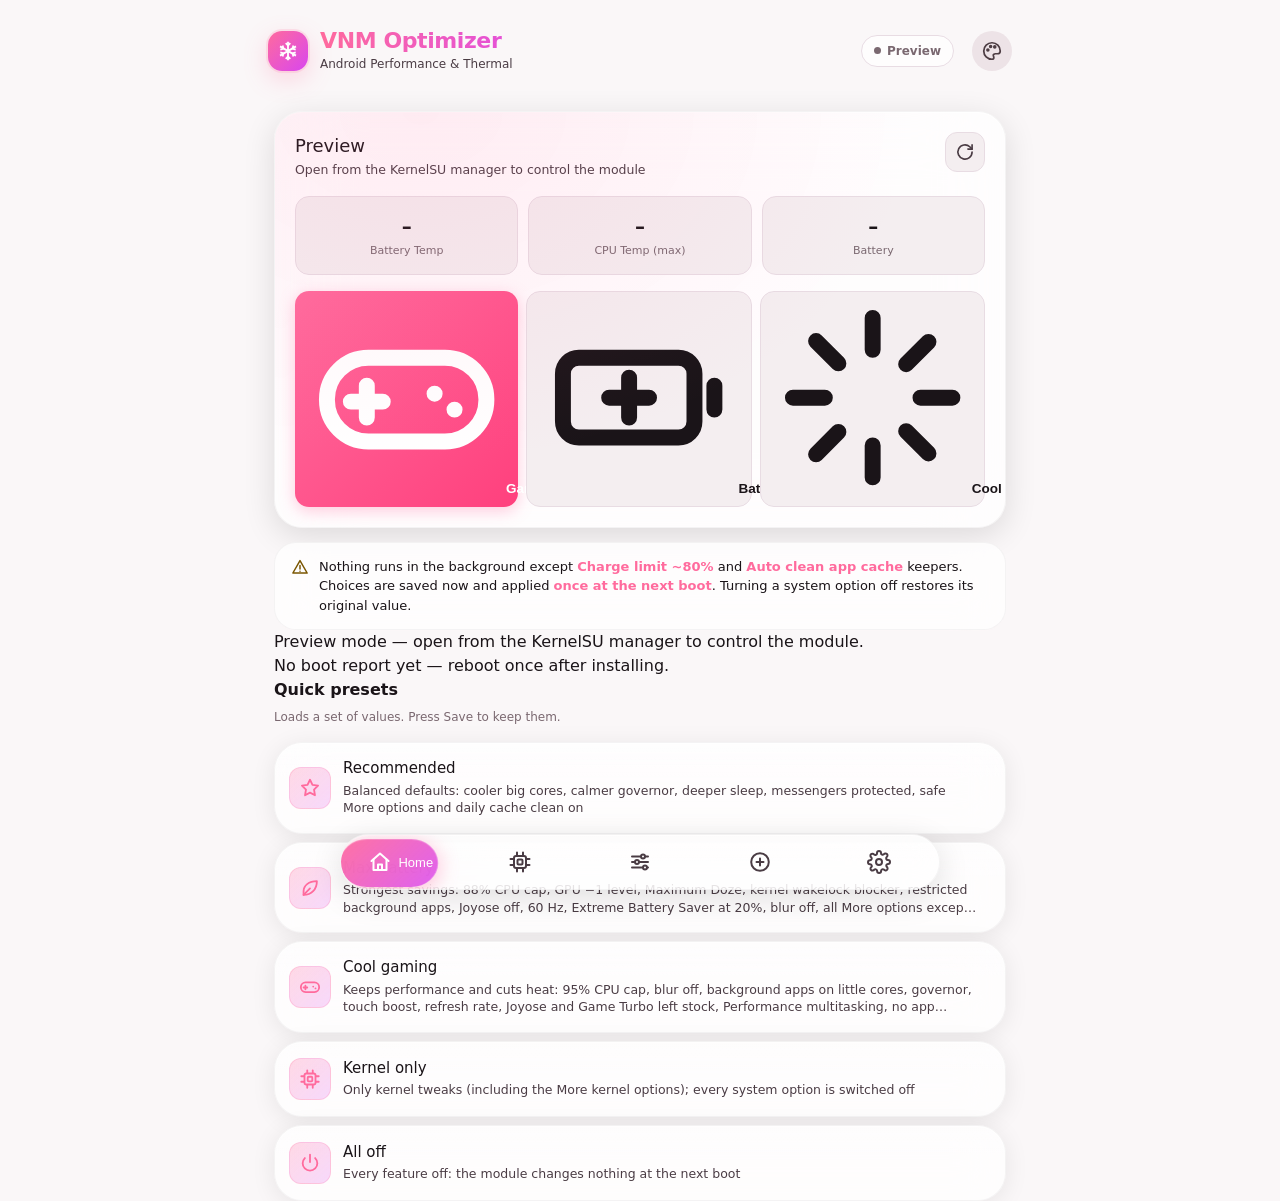
==== commit 98b1352e: "view: full Liquid Glass redesign — sliding pill spring, glass cards, real SVG icons, root status" ====
--- a/app/src/main/assets/web/index.html
+++ b/app/src/main/assets/web/index.html
@@ -1,235 +1,9 @@
 <!DOCTYPE html>
 <html lang="en">
 <head>
-<script src="theme.js"></script>
 <meta charset="utf-8">
 <meta name="viewport" content="width=device-width, initial-scale=1, viewport-fit=cover">
 <title>VNM Optimizer</title>
-<style>
-@font-face{font-family:'Google Sans';src:url([data-uri]) format('woff2');font-weight:400 700;font-style:normal;font-display:swap}
-:root{
-  --bg:#1a1114; --bar:#251a1e; --surf:#2c2125; --surf2:#352a2e; --surf3:#41353a;
-  --on:#f1dee4; --on2:#d6c2c9; --dim:#a08d94; --outline:#9e8b92; --line:#4a3b41;
-  --pri:#ffb0cf; --onpri:#5c1134; --pricont:#6d2b4b; --onpricont:#ffd9e6;
-  --ok:#8fd6a4; --okc:#1e4a2c; --warn:#f3c56b; --warnc:#4f3a10; --bad:#ffb4ab; --badc:#5e1a17;
-  --info:#b7c8ff; --infoc:#2a3a6b; --cool:#9ad8e6; --hot:#ffb68f;
-  --r-xl:28px; --r-sm:6px;
-}
-*{box-sizing:border-box;-webkit-tap-highlight-color:transparent}
-html{-webkit-text-size-adjust:100%;text-size-adjust:100%}
-html,body{margin:0;background:var(--bg);color:var(--on);
-  font:16px/1.45 'Google Sans','Google Sans Text',Roboto,system-ui,sans-serif;-webkit-font-smoothing:antialiased}
-body{padding-bottom:190px}
-button,select,input,textarea{font-family:inherit}
-svg{display:block}
-
-/* ---------- top app bar ---------- */
-.topbar{position:sticky;top:0;z-index:10;background:var(--bar);padding:calc(18px + env(safe-area-inset-top)) 22px 16px;
-  border-bottom-left-radius:22px;border-bottom-right-radius:22px;box-shadow:0 2px 10px rgba(0,0,0,.25)}
-.tb{max-width:760px;margin:0 auto;display:flex;align-items:center;gap:12px}
-.tb h1{margin:0;display:inline-block;font-size:30px;font-weight:700;letter-spacing:-.5px;line-height:1.15;padding-bottom:2px;color:#f6b79a;background:linear-gradient(90deg,#ffb48f 0%,#f6a9c4 32%,#dcb6ff 62%,#a9d3f2 100%);-webkit-background-clip:text;background-clip:text;-webkit-text-fill-color:transparent}
-.tb .by{font-size:15px;font-weight:500;color:#e9d3db;margin-top:2px;letter-spacing:.2px}
-.hchips{display:flex;flex-wrap:wrap;gap:5px;margin-top:7px}
-.hchip{font-size:11px;font-weight:600;line-height:1;padding:5px 10px;border-radius:999px;color:#ffd9e6;background:rgba(109,43,75,.65);border:1px solid rgba(255,176,207,.35);white-space:nowrap}
-.tb .grow{flex:1;min-width:0}
-.tb .logo{width:42px;height:42px;border-radius:50%;flex:none;display:grid;place-items:center;background:radial-gradient(circle at 35% 30%,#8a3a62,#5a2340 70%);box-shadow:0 0 0 3px rgba(255,176,207,.10),0 0 0 7px rgba(255,176,207,.05),0 0 16px rgba(255,140,190,.30)}
-.tb .logo svg{width:25px;height:25px;fill:none;stroke:#ffd9e6;stroke-width:1.8;stroke-linecap:round;stroke-linejoin:round}
-.state{display:flex;align-items:center;gap:6px;font-size:14.5px;font-weight:500;white-space:nowrap}
-.state i{width:9px;height:9px;border-radius:50%;background:currentColor;display:inline-block}
-.state.ok{color:var(--ok)} .state.warn{color:var(--warn)} .state.idle{color:var(--dim)} .state.bad{color:var(--bad)}
-
-main{max-width:760px;margin:0 auto;padding:6px 16px 0}
-.page{display:none} .page.active{display:block;animation:fade .18s ease}
-@keyframes fade{from{opacity:.4;transform:translateY(6px)}to{opacity:1;transform:none}}
-
-/* ---------- section headers ---------- */
-.sh{font-size:18px;font-weight:700;margin:24px 8px 2px;color:var(--on)}
-.ssub{margin:0 8px 10px;font-size:12.5px;color:var(--on2)}
-
-/* ---------- grouped list (Material You) ---------- */
-.group{display:flex;flex-direction:column;gap:3px}
-.group>*{background:var(--surf);border-radius:var(--r-sm)}
-.group>*:first-child{border-top-left-radius:var(--r-xl);border-top-right-radius:var(--r-xl)}
-.group>*:last-child{border-bottom-left-radius:var(--r-xl);border-bottom-right-radius:var(--r-xl)}
-.group>*:only-child{border-radius:var(--r-xl)}
-
-.item .row{display:flex;align-items:center;gap:10px;padding:14px 12px 14px 12px;min-height:64px}
-.ic{width:40px;height:40px;border-radius:50%;background:var(--pricont);color:var(--onpricont);display:grid;place-items:center;flex:none}
-.ic svg{width:20px;height:20px}
-.txt{flex:1;min-width:0;cursor:pointer}
-.ttl{font-size:15.5px;font-weight:500;line-height:1.3}
-.desc{font-size:13px;color:var(--on2);margin-top:2px;line-height:1.4}
-/* collapsed feature: 2-line summary; the full text appears when the item is opened */
-.item[id^="it-"]:not(.open) .desc{display:-webkit-box;-webkit-line-clamp:2;-webkit-box-orient:vertical;overflow:hidden}
-.meta{display:flex;flex-wrap:wrap;gap:4px;margin-top:5px}
-.tag{font-size:9.5px;font-weight:700;letter-spacing:.3px;padding:1px 6px;border-radius:7px;border:1px solid transparent}
-.t-kernel{color:var(--hot);border-color:rgba(255,182,143,.4)}
-.t-rom{color:var(--cool);border-color:rgba(154,216,230,.4)}
-.t-only{color:#ffd27a;border-color:rgba(255,210,122,.4)}
-.t-safe{color:var(--ok);border-color:rgba(143,214,164,.4)}
-.t-moderate{color:var(--warn);border-color:rgba(243,197,107,.45)}
-.t-exp{color:var(--bad);border-color:rgba(255,180,171,.45)}
-.st{font-size:10.5px;font-weight:500;padding:1px 7px;border-radius:7px;background:var(--surf3);color:var(--on2)}
-.st.applied{background:var(--okc);color:var(--ok)}
-.st.partial{background:var(--warnc);color:var(--warn)}
-.st.failed{background:var(--badc);color:var(--bad)}
-.st.pending{background:var(--infoc);color:var(--info)}
-.chev{background:none;border:0;color:var(--on2);padding:4px 0;cursor:pointer;flex:none}
-.chev svg{width:20px;height:20px;transition:transform .18s}
-.item.open .chev svg{transform:rotate(90deg)}
-.txt{position:relative}
-.txt .meta:has(.mini){padding-right:20px}
-.chev.mini{position:absolute;right:-2px;bottom:1px;padding:0;display:inline-flex;opacity:.8}
-.chev.mini svg{width:18px;height:18px}
-.vdiv{width:1px;align-self:stretch;margin:10px 0;background:var(--line);flex:none}
-.ctl{flex:none;display:flex;align-items:center}
-
-/* switch with check / cross like Material 3 */
-.sw{position:relative;display:inline-block;width:52px;height:32px;flex:none;cursor:pointer}
-.sw input{position:absolute;opacity:0;width:0;height:0}
-.sw .track{position:absolute;inset:0;border-radius:16px;border:2px solid var(--outline);background:var(--surf2);transition:.18s}
-.sw .thumb{position:absolute;top:3px;left:3px;width:22px;height:22px;border-radius:50%;background:var(--outline);display:grid;place-items:center;transition:.18s}
-.sw .thumb svg{width:14px;height:14px;fill:none;stroke-width:2.6;stroke-linecap:round;stroke-linejoin:round}
-.sw .thumb .on{display:none;stroke:var(--pri)} .sw .thumb .off{stroke:var(--surf2)}
-.sw input:checked+.track{background:var(--pri);border-color:var(--pri)}
-.sw input:checked+.track .thumb{left:22px;width:24px;height:24px;top:2px;background:var(--onpri)}
-.sw input:checked+.track .thumb .on{display:block} .sw input:checked+.track .thumb .off{display:none}
-.sw input:disabled+.track{opacity:.4}
-
-/* select pill */
-.pill{position:relative}
-.pill select{appearance:none;-webkit-appearance:none;background:var(--surf3);color:var(--on);border:0;border-radius:18px;
-  padding:9px 30px 9px 14px;font-size:14px;font-weight:500;max-width:150px;text-overflow:ellipsis}
-.pill:after{content:"";position:absolute;right:12px;top:50%;width:7px;height:7px;border-right:2px solid var(--on2);
-  border-bottom:2px solid var(--on2);transform:translateY(-70%) rotate(45deg);pointer-events:none}
-
-/* expanded area */
-.more{padding:0 14px 16px 62px}
-.stdet{font-size:12.5px;color:var(--on2);background:var(--surf2);border-radius:12px;padding:8px 12px;margin-bottom:10px;word-break:break-word;white-space:pre-line}
-.stdet:empty{display:none}
-.sub-row{display:flex;gap:12px;align-items:center;justify-content:space-between;margin-top:10px;flex-wrap:wrap}
-.sub-row label{font-size:12.5px;color:var(--on2);flex:1;min-width:150px}
-.sub-row.inl{padding:0 14px 14px 62px;margin-top:-4px}
-.sub-row label.sw{flex:none;min-width:0}
-.num{display:flex;align-items:center;gap:6px}
-.num input{width:104px;background:transparent;color:var(--on);border:1.5px solid var(--outline);border-radius:12px;
-  padding:9px 10px;font-size:15px;text-align:right}
-.num input:focus,textarea:focus,.pill select:focus{outline:2px solid var(--pri);outline-offset:1px}
-.num span{font-size:13px;color:var(--on2);min-width:26px}
-.sub-row .pill select{max-width:220px}
-.selrow{padding:0 14px 14px 62px;margin-top:-4px}
-.pill.wide{display:inline-block;max-width:100%}
-.pill.wide select{max-width:100%;min-width:170px;padding:9px 34px 9px 14px;font-size:14px}
-textarea{width:100%;margin-top:10px;background:transparent;color:var(--on);border:1.5px solid var(--outline);border-radius:14px;
-  padding:10px 12px;font:13px/1.45 ui-monospace,monospace;min-height:80px;resize:vertical}
-textarea:disabled{opacity:.45}
-.hint{font-size:12.5px;color:var(--dim)}
-.linkbtn{background:var(--pricont);color:var(--onpricont);border:0;border-radius:18px;padding:8px 14px;font-size:13.5px;font-weight:500;cursor:pointer}
-.linkbtn:disabled{opacity:.45}
-.xh{font-size:12px;font-weight:700;letter-spacing:.6px;text-transform:uppercase;color:var(--dim);margin:14px 0 6px}
-.xlist{margin:0;padding:10px 12px 10px 28px;background:var(--surf2);border-radius:14px;font:12px/1.55 ui-monospace,monospace;color:var(--on2)}
-.xlist li{margin:2px 0;word-break:break-word}
-
-/* ---------- home ---------- */
-.hero{background:var(--surf);border-radius:var(--r-xl);padding:20px;margin-top:14px}
-.dev{font-size:20px;font-weight:500}
-.devsub{font-size:13.5px;color:var(--on2);margin-top:3px;word-break:break-word}
-.stats{display:grid;grid-template-columns:repeat(3,1fr);gap:8px;margin-top:16px}
-.stat{background:var(--surf2);border-radius:18px;padding:12px}
-.stat b{display:block;font-size:20px;font-weight:500}
-.stat span{font-size:12px;color:var(--on2)}
-.summary{display:flex;flex-wrap:wrap;gap:6px;align-items:center;margin-top:14px}
-.summary .lbl{font-size:13px;color:var(--on2);margin-right:2px}
-.iconbtn{background:var(--surf2);border:0;color:var(--on);width:42px;height:42px;border-radius:50%;display:grid;place-items:center;cursor:pointer;flex:none}
-.iconbtn svg{width:20px;height:20px}
-.notice{display:flex;gap:12px;margin-top:12px;padding:14px 16px;border-radius:22px;background:var(--surf);color:#ffb3c8;font-size:14px}
-.notice svg{width:20px;height:20px;flex:none;margin-top:1px}
-.demo{color:var(--warn);font-size:13px;margin-top:10px}
-.press{cursor:pointer}
-.press:active{filter:brightness(1.15)}
-.pchk{width:28px;height:28px;border-radius:50%;flex:none;display:grid;place-items:center;background:var(--pri);visibility:hidden;transform:scale(.6);opacity:0;transition:transform .18s,opacity .18s}
-.pchk svg{width:18px;height:18px;fill:none;stroke:var(--onpri);stroke-width:2.6;stroke-linecap:round;stroke-linejoin:round}
-.item.sel .pchk{visibility:visible;transform:none;opacity:1}
-.item.sel{outline:1.5px solid var(--pri);outline-offset:-1.5px}
-
-/* ---------- action bar + bottom navigation ---------- */
-.abar{position:fixed;left:12px;right:12px;bottom:calc(98px + env(safe-area-inset-bottom));z-index:20;max-width:736px;margin:0 auto;
-  background:var(--surf3);border-radius:22px;padding:10px 10px 10px 18px;display:flex;align-items:center;gap:8px;
-  box-shadow:0 6px 20px rgba(0,0,0,.4)}
-.abar[hidden]{display:none}
-.dirty{flex:1;font-size:14px;color:var(--warn);min-width:0}
-.btn{border:0;border-radius:20px;padding:11px 16px;font-size:14.5px;font-weight:500;cursor:pointer;white-space:nowrap}
-.btn.tonal{background:var(--surf2);color:var(--on)}
-.btn.fill{background:var(--pri);color:var(--onpri)}
-.btn:disabled{opacity:.45}
-.nav{position:fixed;left:0;right:0;bottom:0;z-index:19;padding:0 16px calc(14px + env(safe-area-inset-bottom));pointer-events:none}
-.navin{pointer-events:auto;max-width:600px;margin:0 auto;background:var(--surf);border-radius:36px;padding:10px;display:flex;
-  justify-content:space-between;gap:6px;box-shadow:0 6px 20px rgba(0,0,0,.35)}
-.navin{position:relative}
-.pill-ind{position:absolute;top:8px;left:0;height:40px;border-radius:24px;
-  background:linear-gradient(135deg,rgba(109,43,75,.85),rgba(92,17,52,.65));
-  backdrop-filter:blur(14px) saturate(1.4);-webkit-backdrop-filter:blur(14px) saturate(1.4);
-  box-shadow:0 4px 18px rgba(109,43,75,.35),inset 0 1px 0 rgba(255,255,255,.08);
-  transition:transform .42s cubic-bezier(.34,1.56,.64,1),width .42s cubic-bezier(.34,1.56,.64,1),opacity .2s;
-  z-index:0;pointer-events:none;opacity:0}
-.pill-ind.show{opacity:1}
-.tab{flex:1;border:0;background:none;color:var(--on2);height:56px;border-radius:28px;display:flex;align-items:center;justify-content:center;gap:10px;cursor:pointer;transition:.18s;position:relative;z-index:1}
-.tab.active{background:transparent;color:var(--onpricont)}
-.tab svg{width:26px;height:26px}
-.tab span{display:none;font-size:16px;font-weight:500}
-.tab.active{flex:2.2;background:var(--pricont);color:var(--onpricont)}
-.tab.active span{display:inline}
-
-
-.navin{padding:8px;gap:3px}
-.tab{min-width:0;height:52px;border-radius:26px;gap:6px}
-.tab svg{width:24px;height:24px;flex:none}
-.tab span{font-size:13.5px}
-.tab.active{flex:2.7}
-
-/* ---------- snackbar + dialogs ---------- */
-.snack{position:fixed;left:50%;bottom:calc(170px + env(safe-area-inset-bottom));transform:translateX(-50%) translateY(16px);opacity:0;
-  background:var(--on);color:#2c1d22;padding:12px 18px;border-radius:14px;font-size:14px;transition:.2s;
-  max-width:calc(100% - 32px);pointer-events:none;z-index:40}
-.snack.show{opacity:1;transform:translateX(-50%) translateY(0)}
-.modal{position:fixed;inset:0;background:rgba(0,0,0,.55);display:none;align-items:center;justify-content:center;padding:16px;z-index:30}
-.modal.show{display:flex}
-.dlg{background:var(--surf2);border-radius:28px;width:100%;max-width:560px;max-height:84vh;display:flex;flex-direction:column}
-.dlg h3{margin:0;padding:22px 24px 8px;font-size:22px;font-weight:400}
-.dlg .body{padding:4px 24px 12px;overflow:auto;color:var(--on2);font-size:14.5px}
-.dlg pre{margin:0;white-space:pre-wrap;word-break:break-word;font:12px/1.5 ui-monospace,monospace;color:var(--on)}
-.dlg .acts{display:flex;justify-content:flex-end;gap:8px;padding:10px 18px 18px}
-.pk-search{width:100%;background:var(--surf3);color:var(--on);border:0;border-radius:24px;padding:12px 16px;font-size:15px;margin-bottom:8px}
-.pk-list{overflow:auto;max-height:52vh;margin:0 -8px}
-.pk{display:flex;align-items:center;gap:12px;padding:9px 8px;border-radius:14px;cursor:pointer}
-.pk:active{background:var(--surf3)}
-.pk img,.pk .ph{width:38px;height:38px;border-radius:12px;flex:none;background:var(--surf3)}
-.pk .nm{flex:1;min-width:0}
-.pk .nm b{display:block;font-weight:500;font-size:15px;color:var(--on);white-space:nowrap;overflow:hidden;text-overflow:ellipsis}
-.pk .nm small{display:block;font-size:12px;color:var(--dim);white-space:nowrap;overflow:hidden;text-overflow:ellipsis}
-.pk input{width:20px;height:20px;accent-color:var(--pri);flex:none}
-.pk-count{font-size:12.5px;color:var(--on2);margin:4px 4px 8px}
-.chev2{flex:none;color:var(--on2);margin-left:4px}
-.bk{display:flex;align-items:center;gap:10px;padding:12px;border-radius:18px;background:var(--surf3);margin-bottom:6px}
-.bk .nm{flex:1;min-width:0}
-.bk .nm b{display:block;font-weight:500;color:var(--on);font-size:15px}
-.bk .nm small{display:block;font-size:12px;color:var(--dim);word-break:break-all}
-.bk .btn{padding:8px 12px;font-size:13px}
-.abanner{display:block;width:calc(100% + 40px);max-width:none;margin:-18px -20px 16px;aspect-ratio:5/2;object-fit:cover}
-.about{overflow:hidden}
-.about{padding:18px 20px}
-.about b{font-size:17px;font-weight:500}
-.about p{margin:4px 0 0;font-size:13.5px;color:var(--on2)}
-.ccard{background:var(--surf);border-radius:var(--r-xl);padding:18px 18px 14px}
-.ccard .cbig{font-size:30px;font-weight:700;line-height:1.1;color:var(--on)}
-.ccard .clbl{font-size:13px;color:var(--on2);margin-top:2px}
-.ccard table{width:100%;border-collapse:collapse;margin-top:12px;font-size:13.5px}
-.ccard td{padding:7px 0;border-top:1px solid var(--line);color:var(--on2)}
-.ccard td+td{text-align:right;color:var(--on);font-weight:500}
-.ccard .btn{margin-top:12px;width:100%}
-</style>
-<link rel="stylesheet" href="polish.css">
-<link rel="stylesheet" href="compact.css">
 <link rel="stylesheet" href="liquid-glass.css">
 </head>
 <body>
@@ -240,55 +14,68 @@
     <h1>VNM Optimizer</h1>
     <div class="subtitle">Android Performance &amp; Thermal</div>
   </div>
-  <div class="status-pill idle" id="rootStatus"><i class="dot"></i><span>Loading…</span></div>
+  <div class="state" id="mstate"><i class="dot"></i><span>Loading…</span></div>
 </div>
 </header>
 
 <main>
-  <!-- ======================= HOME ======================= -->
+
+  <!-- HOME -->
   <section class="page active" id="page-home">
     <div class="hero">
-      <div style="display:flex;gap:10px;align-items:flex-start">
-        <div style="flex:1;min-width:0">
-          <div class="dev" id="dev">Loading device&hellip;</div>
-          <div class="devsub" id="devsub"></div>
+      <div class="hero-card">
+        <div class="hero-header">
+          <div class="hero-device">
+            <div class="hero-device-name" id="dev">Detecting device…</div>
+            <div class="hero-device-sub" id="devsub"></div>
+          </div>
+          <button class="iconbtn" id="refresh" aria-label="Refresh readings">
+            <svg viewBox="0 0 24 24" fill="none" stroke="currentColor" stroke-width="1.9" stroke-linecap="round" stroke-linejoin="round"><path d="M20.5 12a8.5 8.5 0 1 1-2.8-6.3l2.8 2.8"/><path d="M20.5 3.5v5h-5"/></svg>
+          </button>
         </div>
-        <button class="iconbtn" id="refresh" aria-label="Refresh readings"><svg viewBox="0 0 24 24" fill="none" stroke="currentColor" stroke-width="1.9" stroke-linecap="round" stroke-linejoin="round"><path d="M20.5 12a8.5 8.5 0 1 1-2.8-6.3l2.8 2.8"/><path d="M20.5 3.5v5h-5"/></svg></button>
-      </div>
-      <div class="stats">
-        <div class="stat"><b id="btemp">&ndash;</b><span>Battery temp</span></div>
-        <div class="stat"><b id="ctemp">&ndash;</b><span>CPU temp (max)</span></div>
-        <div class="stat"><b id="bcap">&ndash;</b><span id="bstat">Battery</span></div>
-      </div>
-      <div class="summary" id="summary"></div>
-      <div class="demo" id="demo" hidden>Preview mode: KernelSU bridge not found, nothing will be written.</div>
-    </div>
-
-    <div class="notice"><svg viewBox="0 0 24 24" fill="none" stroke="currentColor" stroke-width="1.9" stroke-linecap="round" stroke-linejoin="round"><path d="M12 3.5l9.5 16.5h-19z"/><path d="M12 10v4.5M12 17.5v.3"/></svg>
-      <div>Nothing runs in the background (only exceptions: the small keepers of <b>Charge limit ~80%</b> and <b>Auto clean app cache</b> while those switches are on). Choices are saved now and applied <b>once at the next boot</b>. Turning a system option off restores its original value on that boot.</div>
-    </div>
-    <div class="ccard" style="margin-top:12px">
-      <div class="cbig">Quick actions</div>
-      <div class="clbl">One-tap profiles (applied live, saved for next boot)</div>
-      <div style="display:flex;gap:8px;margin-top:12px;flex-wrap:wrap">
-        <button class="btn fill" id="qaGame">🎮 Game Mode</button>
-        <button class="btn tonal" id="qaBattery">🔋 Battery Saver</button>
-        <button class="btn tonal" id="qaCool">❄ Cool Down</button>
+        <div class="hero-stats">
+          <div class="stat"><div class="stat-value" id="btemp">—</div><div class="stat-label">Battery Temp</div></div>
+          <div class="stat"><div class="stat-value" id="ctemp">—</div><div class="stat-label">CPU Temp (max)</div></div>
+          <div class="stat"><div class="stat-value" id="bcap">—</div><div class="stat-label" id="bstat">Battery</div></div>
+        </div>
+        <div class="hero-actions">
+          <button class="btn fill hero-action" id="qaGame">
+            <svg viewBox="0 0 24 24" fill="none" stroke="currentColor" stroke-width="2" stroke-linecap="round" stroke-linejoin="round"><rect x="2" y="7" width="20" height="10.5" rx="5.2"/><path d="M7 10.5v4M5 12.5h4M15.5 11.5h.01M18 13.5h.01"/></svg>
+            Game Mode
+          </button>
+          <button class="btn tonal hero-action" id="qaBattery">
+            <svg viewBox="0 0 24 24" fill="none" stroke="currentColor" stroke-width="2" stroke-linecap="round" stroke-linejoin="round"><rect x="2.5" y="7" width="16.5" height="10" rx="2"/><path d="M21.5 10.5v3M10.8 9.5v5M8.3 12h5"/></svg>
+            Battery Saver
+          </button>
+          <button class="btn tonal hero-action" id="qaCool">
+            <svg viewBox="0 0 24 24" fill="none" stroke="currentColor" stroke-width="2" stroke-linecap="round" stroke-linejoin="round"><path d="M12 2v4M12 18v4M4.9 4.9l2.8 2.8M16.2 16.2l2.8 2.8M2 12h4M18 12h4M4.9 19.1l2.8-2.8M16.2 7.8l2.8-2.8"/></svg>
+            Cool Down
+          </button>
+        </div>
       </div>
     </div>
+
+    <div class="notice">
+      <svg viewBox="0 0 24 24" fill="none" stroke="currentColor" stroke-width="1.9" stroke-linecap="round" stroke-linejoin="round"><path d="M12 3.5l9.5 16.5h-19z"/><path d="M12 10v4.5M12 17.5v.3"/></svg>
+      <div>Nothing runs in the background except <b>Charge limit ~80%</b> and <b>Auto clean app cache</b> keepers. Choices are saved now and applied <b>once at the next boot</b>. Turning a system option off restores its original value.</div>
+    </div>
+
+    <div id="demo" hidden>Preview mode — open from the KernelSU manager to control the module.</div>
+
+    <div id="summary"></div>
 
     <h2 class="sh">Quick presets</h2>
     <p class="ssub">Loads a set of values. Press Save to keep them.</p>
     <div class="group" id="presets"></div>
   </section>
 
-  <!-- ======================= KERNEL ======================= -->
+  <!-- KERNEL -->
   <section class="page" id="page-kernel"><div id="sec-kernel"></div></section>
 
-  <!-- ======================= SYSTEM ======================= -->
+  <!-- SYSTEM -->
   <section class="page" id="page-system"><div id="sec-system"></div></section>
 
-  <!-- ======================= MORE ======================= -->
+  <!-- MORE -->
   <section class="page" id="page-more">
     <div id="sec-more"></div>
 
@@ -312,11 +99,13 @@
         <div class="ctl"><div class="pill"><select id="rc-mode"><option value="safe">Safe</option><option value="aggressive">Aggressive</option><option value="extreme">Extreme</option></select></div></div></div>
         <div class="selrow"><button class="btn fill" id="rc-run">Clean now</button></div>
       </div>
-      <div class="item press" id="t-junk"><div class="row"><div class="ic"><svg viewBox="0 0 24 24" fill="none" stroke="currentColor" stroke-width="1.9" stroke-linecap="round" stroke-linejoin="round"><path d="M3.5 6.5h17M9 6.5V4h6v2.5M6 6.5l1 14h10l1-14M10 10.5v6M14 10.5v6"/></svg></div><div class="txt"><div class="ttl">Clean junk files now</div><div class="desc">Deletes crash dumps, ANR traces, tombstones, dropbox entries, WLAN and thermal logs, stale package cache and thumbnails, clears the log buffers and runs fstrim on /data and /cache</div></div><span class="chev"><svg viewBox="0 0 24 24" fill="none" stroke="currentColor" stroke-width="1.9" stroke-linecap="round" stroke-linejoin="round"><path d="M9.5 6l6 6-6 6"/></svg></span></div></div>
+      <div class="item press" id="t-junk"><div class="row"><div class="ic"><svg viewBox="0 0 24 24" fill="none" stroke="currentColor" stroke-width="1.9" stroke-linecap="round" stroke-linejoin="round"><path d="M3.5 6.5h17M9 6.5V4h6v2.5M6 6.5l1 14h10l1-14M10 10.5v6M14 10.5v6"/></svg></div>
+        <div class="txt"><div class="ttl">Clean junk files now</div><div class="desc">Deletes crash dumps, ANR traces, tombstones, dropbox entries, WLAN and thermal logs, stale package cache and thumbnails, clears the log buffers and runs fstrim on /data and /cache</div></div>
+        <span class="chev"><svg viewBox="0 0 24 24" fill="none" stroke="currentColor" stroke-width="1.9" stroke-linecap="round" stroke-linejoin="round"><path d="M9.5 6l6 6-6 6"/></svg></span></div></div>
     </div>
   </section>
 
-  <!-- ======================= TOOLS ======================= -->
+  <!-- TOOLS -->
   <section class="page" id="page-tools">
     <h2 class="sh">Configuration</h2>
     <p class="ssub">Backups are saved to Download/VNM and include your charger calibration.</p>
@@ -336,13 +125,14 @@
 
     <h2 class="sh">About</h2>
     <div class="group">
-      <div class="about"><img class="abanner" src="banner.jpg" alt="VNM Optimizer banner" onerror="this.remove()"><b>VNM Optimizer <span data-ver>v1.6</span></b>
+      <div class="about">
+        <b>VNM Optimizer <span data-ver>v2.0.1</span></b>
         <p>Heat &amp; battery tuning, device tools, ADB &amp; Fastboot in one app.</p>
         <p>Heat &amp; battery fix for Android. Kernel features support Qualcomm and MediaTek kernels; features a phone does not support are skipped and shown as Unsupported. Tuned and tested on HyperOS. One-shot at boot, no background service (except the opt-in charge-limit and app-cache keepers). Every feature has its own switch and shows exactly what it changes.</p>
-        <p style="color:var(--dim)">Font: Google Sans (SIL Open Font License)</p>
+        <p style="color:var(--ink-subtle)">Font: Google Sans (SIL Open Font License)</p>
       </div>
     </div>
-    </section>
+  </section>
 </main>
 
 <div class="abar" id="abar" hidden>
@@ -350,16 +140,6 @@
   <button class="btn tonal" id="save">Save</button>
   <button class="btn fill" id="savereboot">Save &amp; reboot</button>
 </div>
-
-<nav class="nav"><div class="nav-inner"><div class="pill-indicator" id="pillIndicator"></div>
-  <button class="nav-tab active" data-page="home"><svg viewBox="0 0 24 24" fill="none" stroke="currentColor" stroke-width="1.9" stroke-linecap="round" stroke-linejoin="round"><path d="M3.5 11L12 3.5l8.5 7.5"/><path d="M5.5 9.5V20h13V9.5"/><path d="M10 20v-5.5h4V20"/></svg><span>Home</span></button>
-  <button class="nav-tab" data-page="kernel"><svg viewBox="0 0 24 24" fill="none" stroke="currentColor" stroke-width="1.9" stroke-linecap="round" stroke-linejoin="round"><rect x="6" y="6" width="12" height="12" rx="2"/><rect x="9.5" y="9.5" width="5" height="5" rx="1"/><path d="M9 2.5v3M15 2.5v3M9 18.5v3M15 18.5v3M2.5 9h3M2.5 15h3M18.5 9h3M18.5 15h3"/></svg><span>Kernel</span></button>
-  <button class="nav-tab" data-page="system"><svg viewBox="0 0 24 24" fill="none" stroke="currentColor" stroke-width="1.9" stroke-linecap="round" stroke-linejoin="round"><path d="M4 6.5h9M17 6.5h3M4 12h3M11 12h9M4 17.5h11M19 17.5h1"/><circle cx="15" cy="6.5" r="2"/><circle cx="9" cy="12" r="2"/><circle cx="17" cy="17.5" r="2"/></svg><span>System</span></button>
-  <button class="nav-tab" data-page="more"><svg viewBox="0 0 24 24" fill="none" stroke="currentColor" stroke-width="1.9" stroke-linecap="round" stroke-linejoin="round"><circle cx="12" cy="12" r="8.8"/><path d="M12 8.5v7M8.5 12h7"/></svg><span>More</span></button>
-  <button class="nav-tab" data-page="tools"><svg viewBox="0 0 24 24" fill="none" stroke="currentColor" stroke-width="1.9" stroke-linecap="round" stroke-linejoin="round"><circle cx="12" cy="12" r="3"/><path d="M19.4 15a1.7 1.7 0 0 0 .3 1.8l.1.1a2 2 0 1 1-2.8 2.8l-.1-.1a1.7 1.7 0 0 0-1.8-.3 1.7 1.7 0 0 0-1 1.5V21a2 2 0 0 1-4 0v-.1a1.7 1.7 0 0 0-1.1-1.5 1.7 1.7 0 0 0-1.8.3l-.1.1a2 2 0 1 1-2.8-2.8l.1-.1a1.7 1.7 0 0 0 .3-1.8 1.7 1.7 0 0 0-1.5-1H3a2 2 0 0 1 0-4h.1a1.7 1.7 0 0 0 1.5-1.1 1.7 1.7 0 0 0-.3-1.8l-.1-.1a2 2 0 1 1 2.8-2.8l.1.1a1.7 1.7 0 0 0 1.8.3H9a1.7 1.7 0 0 0 1-1.5V3a2 2 0 0 1 4 0v.1a1.7 1.7 0 0 0 1 1.5 1.7 1.7 0 0 0 1.8-.3l.1-.1a2 2 0 1 1 2.8 2.8l-.1.1a1.7 1.7 0 0 0-.3 1.8V9a1.7 1.7 0 0 0 1.5 1H21a2 2 0 0 1 0 4h-.1a1.7 1.7 0 0 0-1.5 1z"/></svg><span>Config</span></button>
-  <button class="nav-tab" data-href="tools.html"><svg viewBox="0 0 24 24" fill="none" stroke="currentColor" stroke-width="1.9" stroke-linecap="round" stroke-linejoin="round"><path d="M14.7 6.3a4 4 0 0 0-5.4 5.2L3.5 17.3a1.8 1.8 0 0 0 2.5 2.5l5.8-5.8a4 4 0 0 0 5.2-5.4l-2.4 2.4-2.1-.5-.5-2.1z"/></svg><span>Device</span></button>
-  <button class="nav-tab" data-href="adb.html"><svg viewBox="0 0 24 24" fill="none" stroke="currentColor" stroke-width="1.9" stroke-linecap="round" stroke-linejoin="round"><rect x="3.5" y="5" width="17" height="14" rx="2.5"/><path d="M7.5 10l3 2.5-3 2.5M12.5 15h4"/></svg><span>ADB</span></button>
-</div></nav>
 
 <div class="snack" id="snack"></div>
 
@@ -382,6 +162,18 @@
   </div>
 </div></div>
 
+<nav class="nav">
+  <div class="nav-inner">
+    <div class="pill-indicator" id="pillIndicator"></div>
+    <button class="nav-tab active" data-page="home"><svg viewBox="0 0 24 24" fill="none" stroke="currentColor" stroke-width="1.9" stroke-linecap="round" stroke-linejoin="round"><path d="M3.5 11L12 3.5l8.5 7.5"/><path d="M5.5 9.5V20h13V9.5"/><path d="M10 20v-5.5h4V20"/></svg><span>Home</span></button>
+    <button class="nav-tab" data-page="kernel"><svg viewBox="0 0 24 24" fill="none" stroke="currentColor" stroke-width="1.9" stroke-linecap="round" stroke-linejoin="round"><rect x="6" y="6" width="12" height="12" rx="2"/><rect x="9.5" y="9.5" width="5" height="5" rx="1"/><path d="M9 2.5v3M15 2.5v3M9 18.5v3M15 18.5v3M2.5 9h3M2.5 15h3M18.5 9h3M18.5 15h3"/></svg><span>Kernel</span></button>
+    <button class="nav-tab" data-page="system"><svg viewBox="0 0 24 24" fill="none" stroke="currentColor" stroke-width="1.9" stroke-linecap="round" stroke-linejoin="round"><path d="M4 6.5h9M17 6.5h3M4 12h3M11 12h9M4 17.5h11M19 17.5h1"/><circle cx="15" cy="6.5" r="2"/><circle cx="9" cy="12" r="2"/><circle cx="17" cy="17.5" r="2"/></svg><span>System</span></button>
+    <button class="nav-tab" data-page="more"><svg viewBox="0 0 24 24" fill="none" stroke="currentColor" stroke-width="1.9" stroke-linecap="round" stroke-linejoin="round"><circle cx="12" cy="12" r="8.8"/><path d="M12 8.5v7M8.5 12h7"/></svg><span>More</span></button>
+    <button class="nav-tab" data-page="tools"><svg viewBox="0 0 24 24" fill="none" stroke="currentColor" stroke-width="1.9" stroke-linecap="round" stroke-linejoin="round"><circle cx="12" cy="12" r="3"/><path d="M19.4 15a1.7 1.7 0 0 0 .3 1.8l.1.1a2 2 0 1 1-2.8 2.8l-.1-.1a1.7 1.7 0 0 0-1.8-.3 1.7 1.7 0 0 0-1 1.5V21a2 2 0 0 1-4 0v-.1a1.7 1.7 0 0 0-1.1-1.5 1.7 1.7 0 0 0-1.8.3l-.1.1a2 2 0 1 1-2.8-2.8l.1.1a1.7 1.7 0 0 0 .3-1.8 1.7 1.7 0 0 0-1.5-1H3a2 2 0 0 1 0-4h.1a1.7 1.7 0 0 0 1.5-1.1 1.7 1.7 0 0 0-.3-1.8l-.1-.1a2 2 0 1 1 2.8-2.8l.1.1a1.7 1.7 0 0 0 1.8.3H9a1.7 1.7 0 0 0 1-1.5V3a2 2 0 0 1 4 0v.1a1.7 1.7 0 0 0 1 1.5 1.7 1.7 0 0 0 1.8-.3l.1-.1a2 2 0 1 1 2.8 2.8l-.1.1a1.7 1.7 0 0 0-.3 1.8V9a1.7 1.7 0 0 0 1.5 1H21a2 2 0 0 1 0 4h-.1a1.7 1.7 0 0 0-1.5 1z"/></svg><span>Config</span></button>
+  </div>
+</nav>
+
+<script src="theme.js"></script>
 <script>
 
 (function () {
@@ -1786,7 +1578,7 @@
   /* ------------------------------------------------------------ navigation */
   function showPage(p) {
     document.querySelectorAll('.page').forEach(function (s) { s.classList.toggle('active', s.id === 'page-' + p); });
-    document.querySelectorAll('.tab').forEach(function (t) { t.classList.toggle('active', t.getAttribute('data-page') === p); });
+    document.querySelectorAll('.nav-tab').forEach(function (t) { t.classList.toggle('active', t.getAttribute('data-page') === p); });
     movePill();
     window.scrollTo(0, 0);
   }
@@ -1816,7 +1608,7 @@
 
   /* root status pill */
   (function rootPoll() {
-    var el = document.getElementById('rootStatus');
+    var el = document.getElementById('mstate');
     if (!el) return;
     var hasKsu = typeof window.ksu !== 'undefined' && window.ksu && typeof window.ksu.exec === 'function';
     if (!hasKsu) {
@@ -2045,5 +1837,6 @@
 
 
 </script>
+
 </body>
 </html>
--- a/app/src/main/assets/web/liquid-glass.css
+++ b/app/src/main/assets/web/liquid-glass.css
@@ -682,3 +682,98 @@
 textarea { width:100%; margin-top:10px; border-radius:14px; padding:10px 12px;
   font:13px/1.4 ui-monospace,monospace; min-height:80px; resize:vertical; }
 input:focus, textarea:focus { outline:2px solid var(--accent); outline-offset:1px; }
+
+/* ============================================================
+   ORIGINAL-CLASS COMPAT (kept so backend-generated HTML works)
+   Restyled as liquid glass
+   ============================================================ */
+.press { cursor:pointer; transition:transform var(--dur-fast) var(--spring-main); }
+.press:active { transform:scale(0.97); }
+.item { position:relative; background:var(--glass-tint-dark);
+  backdrop-filter:blur(var(--glass-blur-regular)) saturate(var(--glass-sat-regular));
+  -webkit-backdrop-filter:blur(var(--glass-blur-regular)) saturate(var(--glass-sat-regular));
+  border:1px solid var(--glass-rim-dark); border-radius:var(--radius-xl);
+  box-shadow:var(--glass-shadow-regular); overflow:hidden; }
+.item::before { content:""; position:absolute; top:0;left:0;right:0;height:38%;
+  background:linear-gradient(180deg,var(--glass-rim-light) 0%,transparent 100%);
+  opacity:.5; pointer-events:none; border-radius:var(--radius-xl) var(--radius-xl) 0 0; }
+.item .row { display:flex; align-items:center; gap:12px; padding:16px 14px; min-height:64px; position:relative; cursor:pointer; }
+.item .ic { width:42px; height:42px; border-radius:12px; flex-shrink:0; display:grid; place-items:center;
+  background:linear-gradient(135deg,rgba(255,107,157,.25),rgba(217,70,239,.2));
+  border:1px solid rgba(255,107,157,.2); }
+.item .ic svg { width:22px; height:22px; stroke:var(--accent); fill:none; stroke-width:2; stroke-linecap:round; stroke-linejoin:round; }
+.item .txt { flex:1; min-width:0; }
+.item .ttl { font-size:15px; font-weight:500; color:var(--ink); line-height:1.3; }
+.item .desc { font-size:12.5px; color:var(--ink-dim); margin-top:3px; line-height:1.4; }
+.item .meta { display:flex; flex-wrap:wrap; gap:5px; margin-top:6px; }
+.tag { font-size:9px; font-weight:700; letter-spacing:.3px; padding:2px 7px; border-radius:6px; border:1px solid transparent; }
+.tag.kernel{color:#ffb68f;border-color:rgba(255,182,143,.4)}
+.tag.rom{color:#9ad8e6;border-color:rgba(154,216,230,.4)}
+.tag.only{color:#ffd27a;border-color:rgba(255,210,122,.4)}
+.tag.safe{color:var(--ok);border-color:rgba(52,211,153,.4)}
+.tag.moderate{color:var(--warn);border-color:rgba(251,191,36,.45)}
+.tag.exp{color:var(--bad);border-color:rgba(248,113,113,.45)}
+.chev { background:none; border:0; color:var(--ink-dim); padding:6px; cursor:pointer; flex:none; opacity:.8; }
+.chev svg { width:20px; height:20px; stroke:currentColor; fill:none; stroke-width:2; stroke-linecap:round; stroke-linejoin:round; }
+.more { padding:0 16px 14px 56px; display:none; animation:expandIn var(--dur-normal) var(--spring-main); }
+.item.open .more { display:block; }
+@keyframes expandIn { from{opacity:0;transform:translateY(-6px)} to{opacity:1;transform:none} }
+.more .stdet { font-size:12.5px; color:var(--ink-dim); background:var(--surface); border-radius:10px; padding:10px 12px; margin-bottom:10px; white-space:pre-line; word-break:break-word; }
+.more .sub-row { display:flex; align-items:center; justify-content:space-between; gap:12px; margin-top:10px; flex-wrap:wrap; }
+.more .sub-row label { font-size:12.5px; color:var(--ink-dim); flex:1; min-width:140px; }
+
+.group { display:flex; flex-direction:column; gap:8px; margin-top:16px; }
+.sh { font-size:16px; font-weight:700; color:var(--ink); margin:0 0 6px; }
+.ssub { font-size:12px; color:var(--ink-muted); margin:0 0 10px; }
+
+.ccard { background:var(--glass-tint-dark); backdrop-filter:blur(var(--glass-blur-regular)) saturate(var(--glass-sat-regular));
+  -webkit-backdrop-filter:blur(var(--glass-blur-regular)) saturate(var(--glass-sat-regular));
+  border:1px solid var(--glass-rim-dark); border-radius:var(--radius-xl); box-shadow:var(--glass-shadow-regular); overflow:hidden; }
+.ccard .cbig { font-size:17px; font-weight:600; color:var(--ink); margin:0 0 4px; }
+.ccard .clbl { font-size:12px; color:var(--ink-dim); margin:0 0 12px; }
+.ccard table { width:100%; border-collapse:collapse; margin-top:8px; font-size:13px; }
+.ccard td { padding:8px 10px; border-top:1px solid var(--border); color:var(--ink-dim); }
+.ccard td+td { color:var(--ink); font-weight:500; text-align:right; }
+
+.about { padding:16px 20px; background:var(--glass-tint-dark); backdrop-filter:blur(var(--glass-blur-regular)) saturate(var(--glass-sat-regular));
+  -webkit-backdrop-filter:blur(var(--glass-blur-regular)) saturate(var(--glass-sat-regular));
+  border:1px solid var(--glass-rim-dark); border-radius:var(--radius-xl); box-shadow:var(--glass-shadow-regular); }
+.about b { font-size:17px; font-weight:600; color:var(--ink); display:block; margin-bottom:6px; }
+.about p { margin:6px 0 0; font-size:13px; color:var(--ink-dim); line-height:1.55; }
+.about p:first-child { margin-top:0; }
+
+.iconbtn { width:40px; height:40px; border-radius:12px; flex-shrink:0; display:grid; place-items:center;
+  background:var(--surface); border:1px solid var(--border); cursor:pointer;
+  transition:all var(--dur-fast) var(--spring-main); }
+.iconbtn:active { transform:rotate(180deg) scale(0.95); background:var(--surface-hover); }
+.iconbtn svg { width:20px; height:20px; stroke:var(--ink-dim); fill:none; stroke-width:2; }
+
+.hero { margin-top:12px; }
+.hero-card { border-radius:var(--radius-xl); padding:20px;
+  background:var(--glass-tint-dark); backdrop-filter:blur(var(--glass-blur-thick)) saturate(var(--glass-sat-thick));
+  -webkit-backdrop-filter:blur(var(--glass-blur-thick)) saturate(var(--glass-sat-thick));
+  border:1px solid var(--glass-rim-dark); box-shadow:var(--glass-shadow-thick); position:relative; overflow:hidden; }
+.hero-card::before { content:""; position:absolute; inset:0;
+  background:radial-gradient(ellipse at 20% 0%,rgba(255,107,157,.12) 0%,transparent 60%); pointer-events:none; }
+.hero-header { display:flex; align-items:flex-start; gap:12px; margin-bottom:16px; }
+.hero-device { flex:1; min-width:0; }
+.hero-device-name { font-size:18px; font-weight:500; color:var(--ink); }
+.hero-device-sub { font-size:12.5px; color:var(--ink-dim); margin-top:2px; }
+.hero-refresh { width:40px; height:40px; border-radius:12px; flex-shrink:0; display:grid; place-items:center;
+  background:var(--surface); border:1px solid var(--border); cursor:pointer; transition:all var(--dur-fast); }
+.hero-refresh:active { transform:rotate(180deg) scale(0.95); background:var(--surface-hover); }
+.hero-refresh svg { width:20px; height:20px; stroke:var(--ink-dim); fill:none; stroke-width:2; }
+.hero-stats { display:grid; grid-template-columns:repeat(3,1fr); gap:10px; }
+.stat { background:var(--surface); border-radius:14px; padding:14px 10px; text-align:center;
+  border:1px solid var(--border); transition:all var(--dur-fast); }
+.stat:active { transform:scale(0.98); background:var(--surface-hover); }
+.stat-value { display:block; font-size:20px; font-weight:600; color:var(--ink); }
+.stat-label { font-size:11px; color:var(--ink-muted); margin-top:2px; }
+.hero-actions { display:flex; gap:8px; margin-top:16px; flex-wrap:wrap; }
+.hero-action { flex:1; min-width:110px; }
+
+.demo { margin-top:10px; padding:12px; border-radius:14px; background:var(--surface);
+  border:1px solid var(--border); color:var(--ink-dim); font-size:13px; }
+
+.selrow { padding:0 14px 14px 62px; margin-top:-4px; }
+.selrow .pill select { max-width:220px; }
